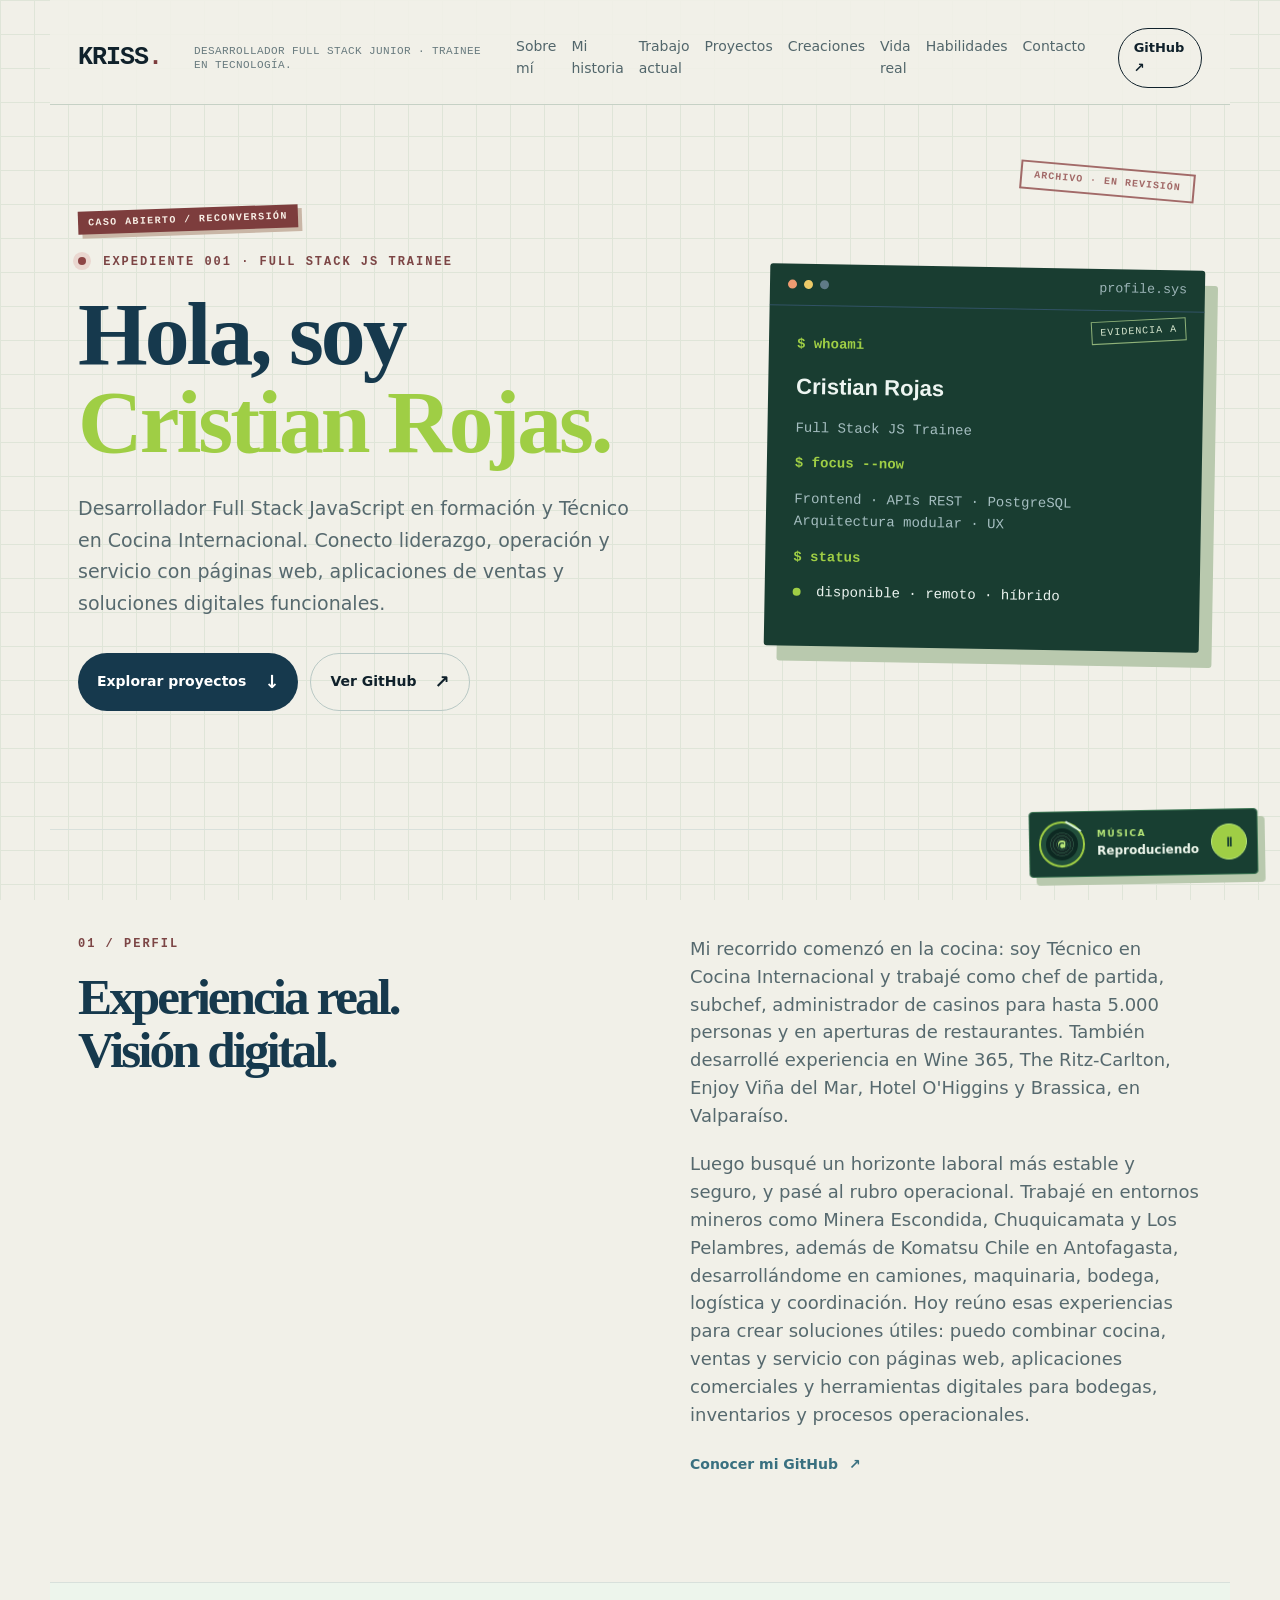
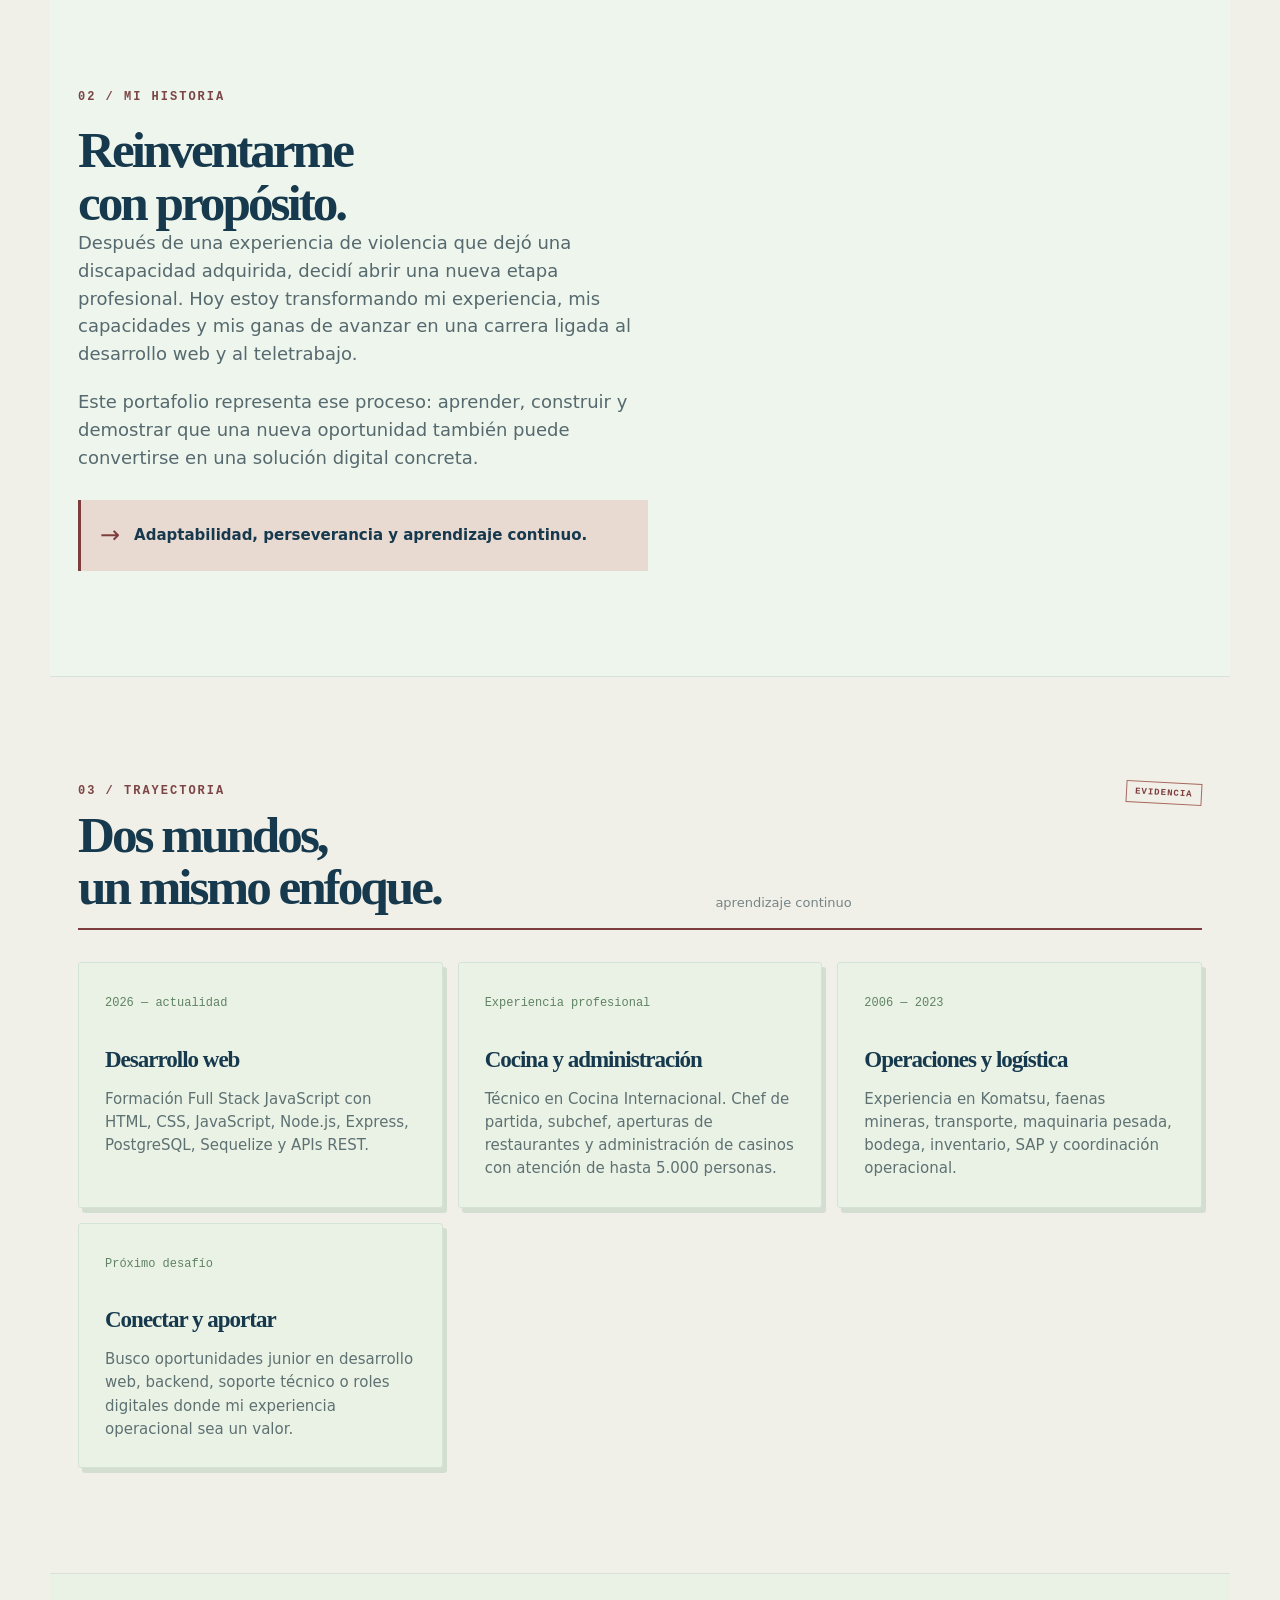
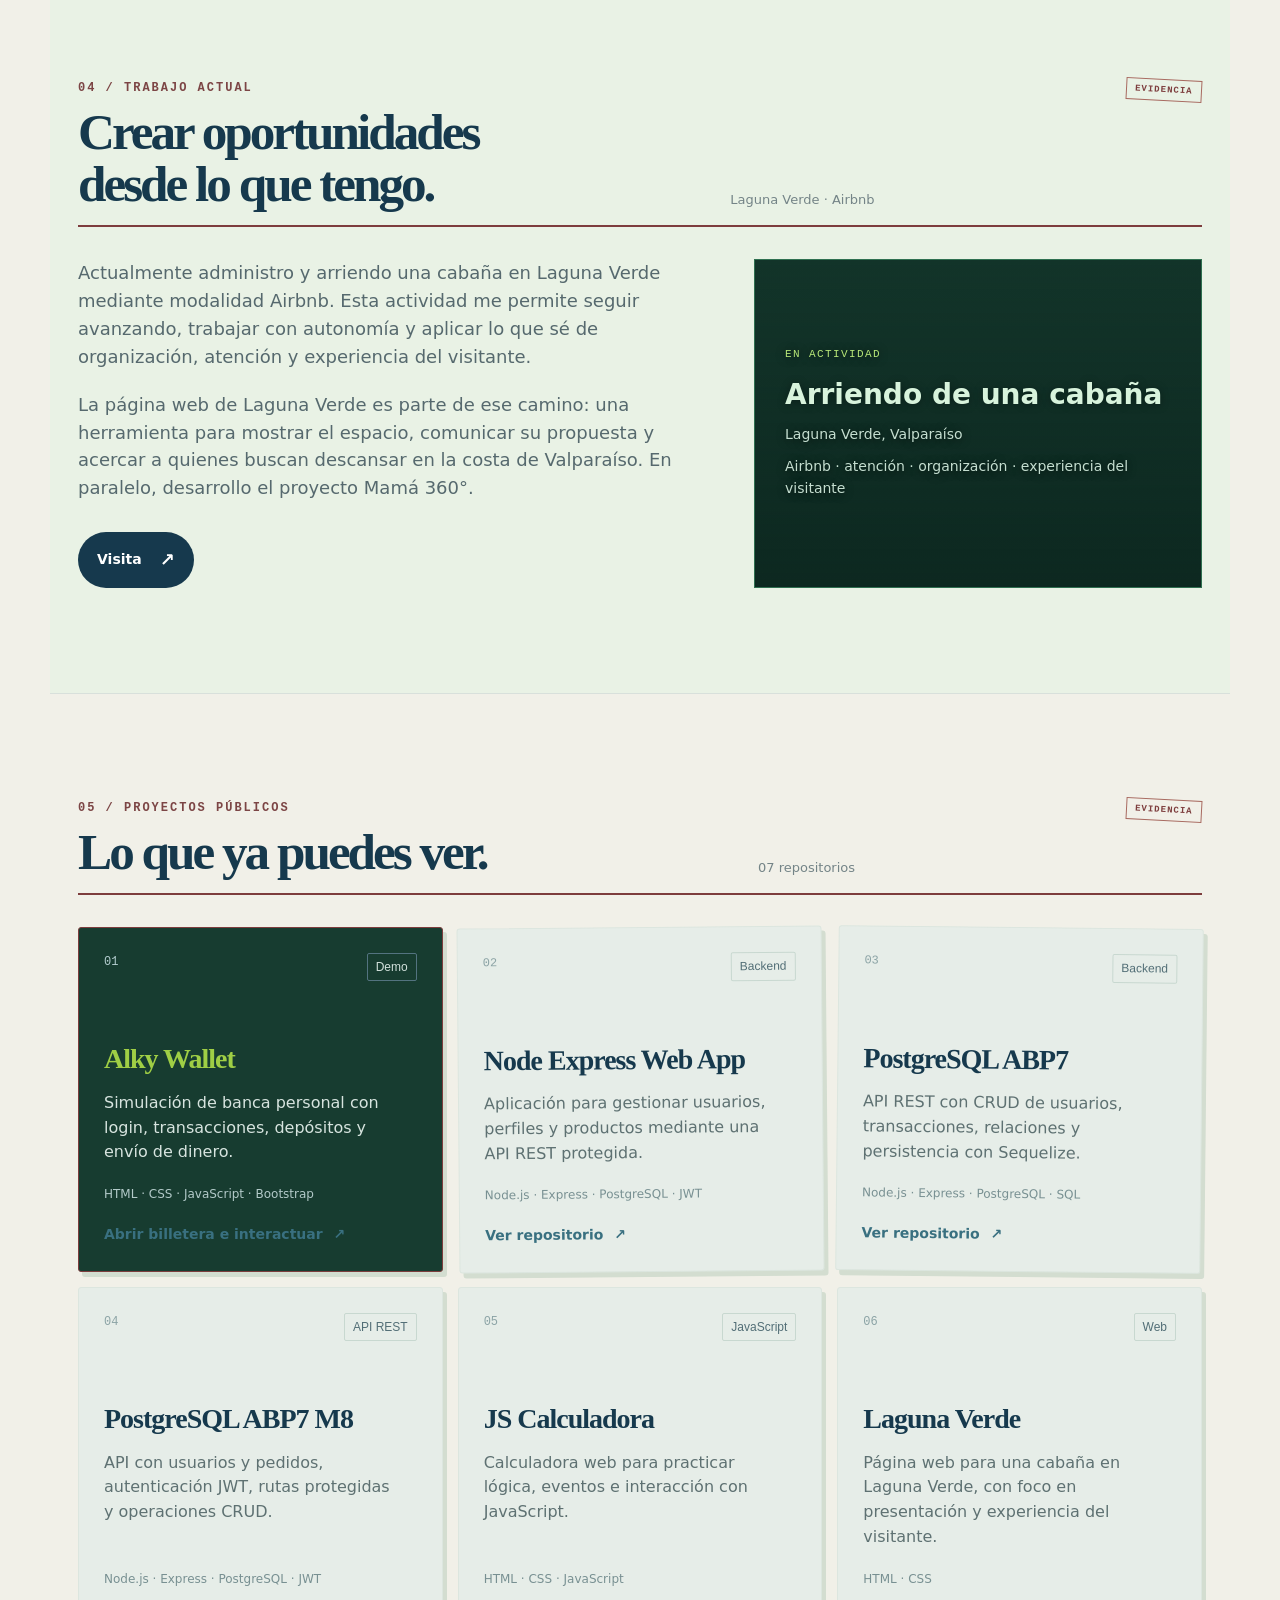
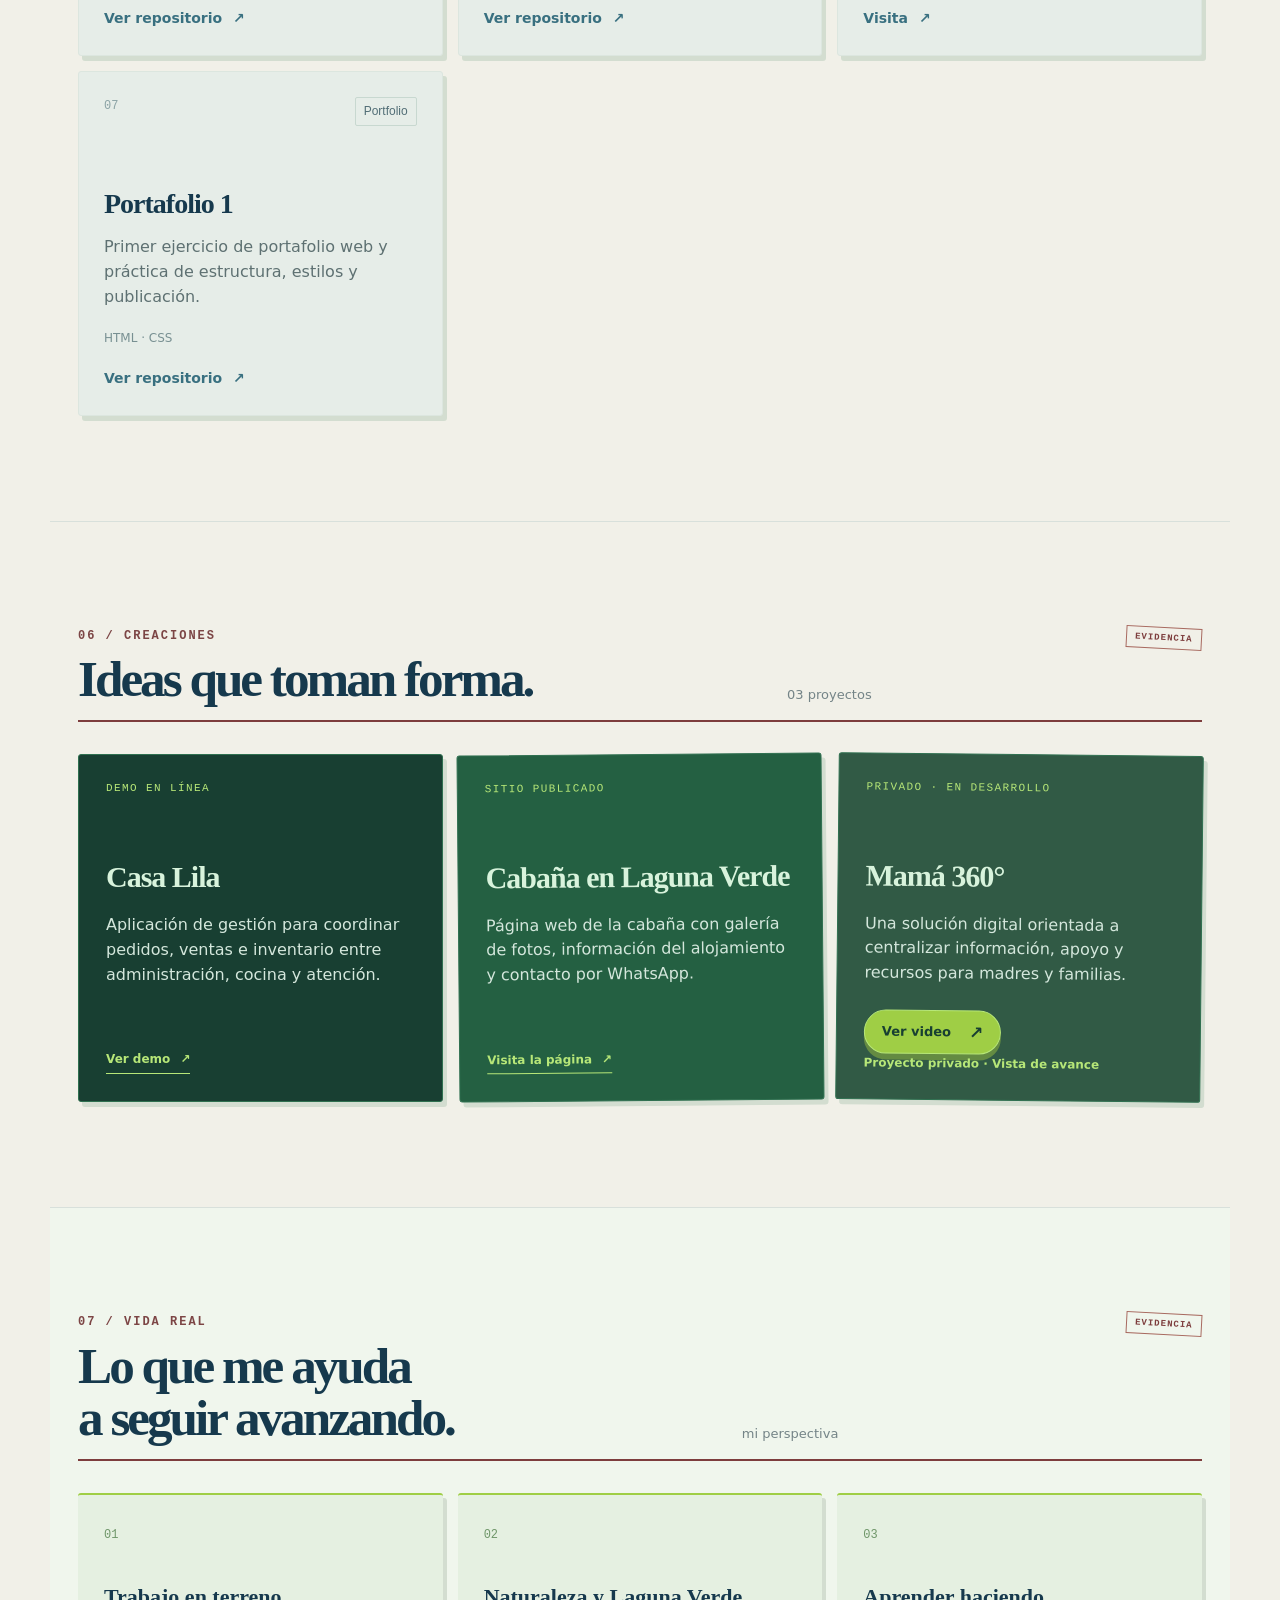
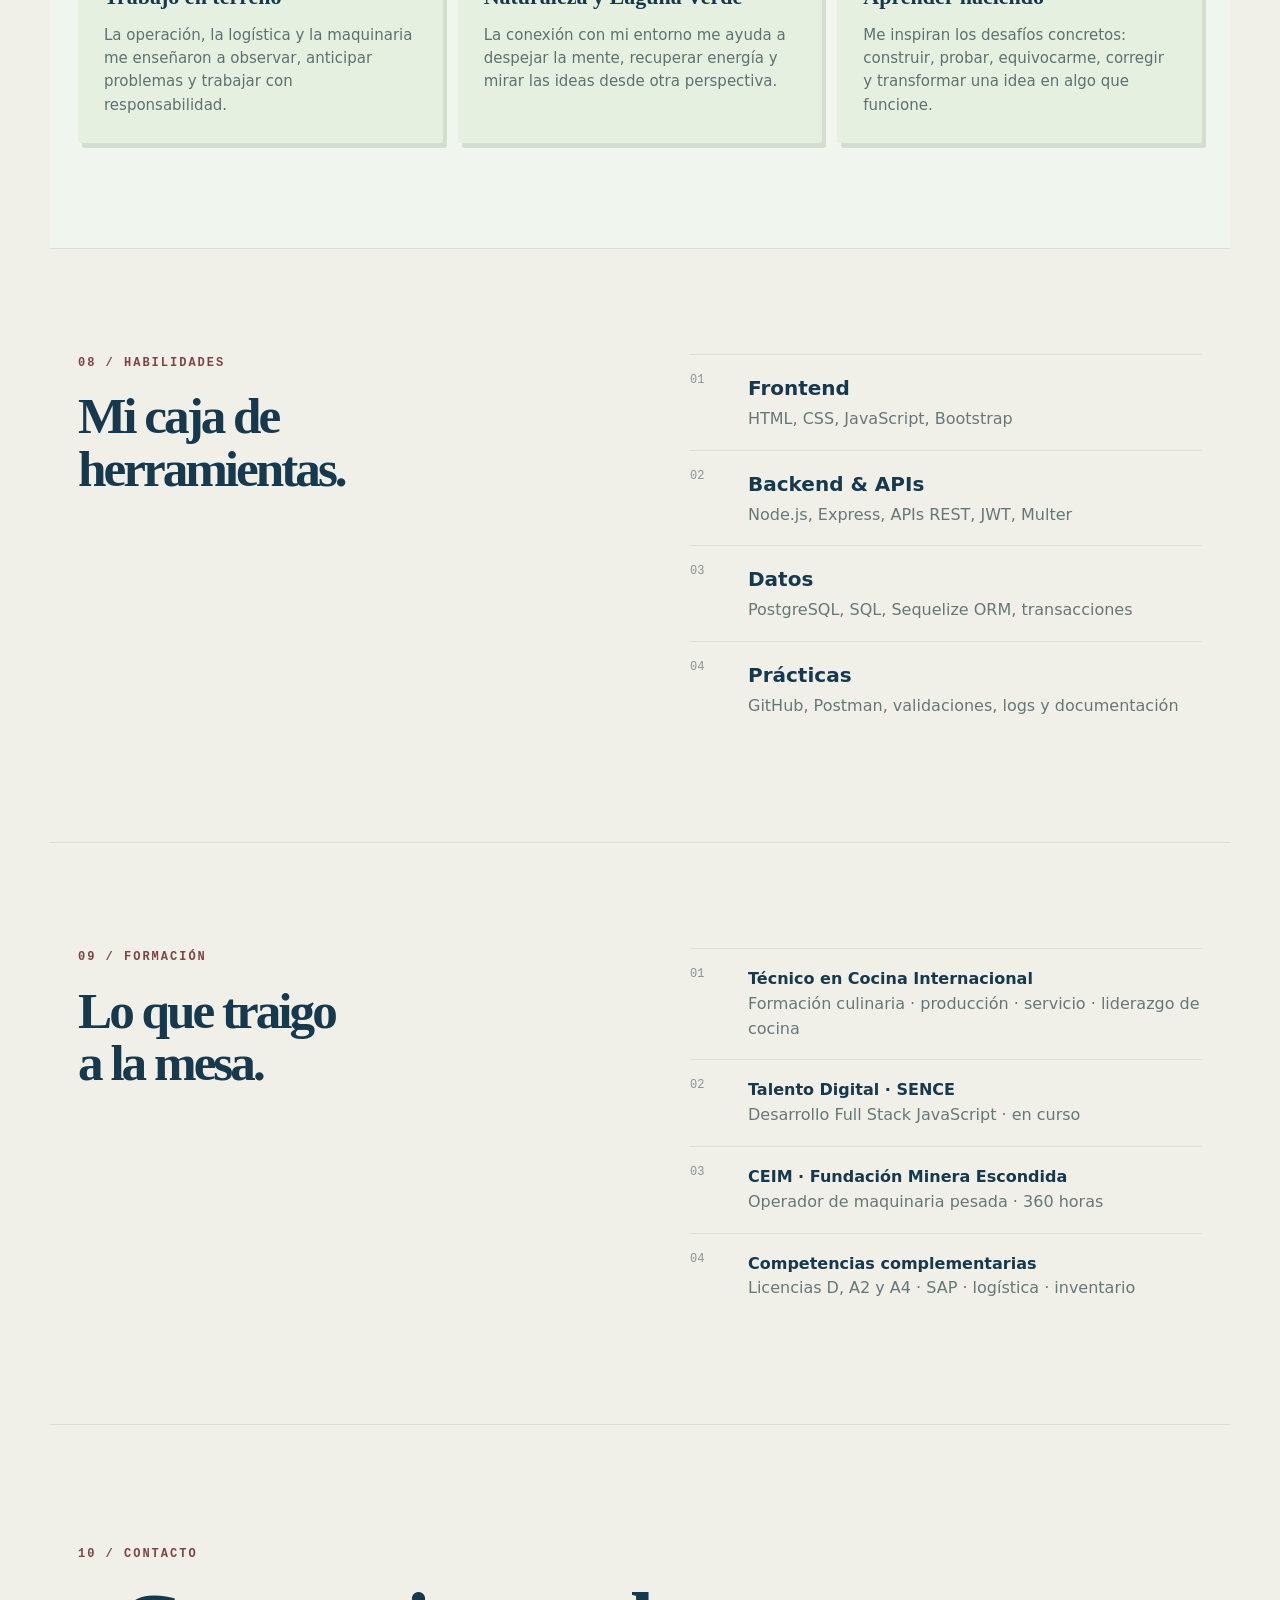
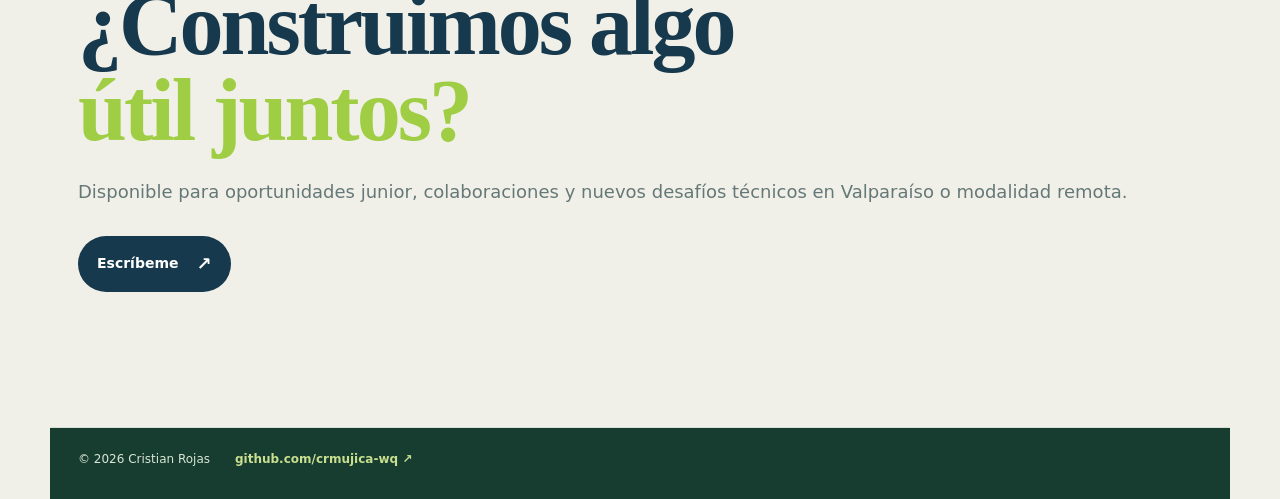
==== index.html @ 07146a05 "Reemplaza Alky Wallet por Casa Lila en creaciones" ====
<!doctype html>
<html lang="es">
<head>
  <meta charset="utf-8">
  <meta name="viewport" content="width=device-width, initial-scale=1">
  <meta name="description" content="Portafolio digital de Cristian Rojas, desarrollador web y backend en formación.">
  <title>Cristian Rojas | Portafolio digital</title>
  <link rel="stylesheet" href="styles.css?v=experience7">
</head>
<body class="investigation-theme">
  <div class="music-player" id="music-player" data-audio-ready="true">
    <div class="turntable" aria-hidden="true"><span class="turntable-record"></span><span class="turntable-label">CR</span><span class="turntable-arm"></span></div>
    <div class="music-player-copy"><span class="music-player-label">MÚSICA</span><strong id="music-status">Tubular Bells · 2 min</strong></div>
    <button class="music-toggle" id="music-toggle" type="button" aria-pressed="false" aria-label="Reproducir música"><span id="music-icon">▶</span></button>
    <audio id="portfolio-audio" preload="auto" autoplay><source src="assets/portfolio-music.mp3" type="audio/mpeg"></audio>
  </div>
  <header class="topbar">
    <a class="brand" href="#inicio">KRISS<span>.</span></a>
    <p class="topbar-intro">Desarrollador Full Stack Junior · Trainee en tecnología.</p>
    <nav aria-label="Navegación principal">
      <a href="#sobre-mi">Sobre mí</a>
      <a href="#historia">Mi historia</a>
      <a href="#trabajo-actual">Trabajo actual</a>
      <a href="#proyectos">Proyectos</a>
      <a href="#productos">Creaciones</a>
      <a href="#beyond-code">Vida real</a>
      <a href="#habilidades">Habilidades</a>
      <a href="#contacto">Contacto</a>
    </nav>
    <a class="nav-cta" href="https://github.com/crmujica-wq" target="_blank" rel="noreferrer">GitHub ↗</a>
  </header>

  <main>
    <section class="hero" id="inicio">
      <div class="hero-copy">
        <p class="eyebrow"><span class="pulse"></span> EXPEDIENTE 001 · FULL STACK JS TRAINEE</p>
        <h1>Hola, soy<br><em>Cristian Rojas.</em></h1>
        <p class="lead">Desarrollador Full Stack JavaScript en formación y Técnico en Cocina Internacional. Conecto liderazgo, operación y servicio con páginas web, aplicaciones de ventas y soluciones digitales funcionales.</p>
        <div class="hero-actions">
          <a class="button primary" href="#proyectos">Explorar proyectos <span>↓</span></a>
          <a class="button ghost" href="https://github.com/crmujica-wq" target="_blank" rel="noreferrer">Ver GitHub <span>↗</span></a>
        </div>
      </div>
      <div class="terminal-card" aria-label="Resumen profesional">
        <div class="terminal-top"><span></span><span></span><span></span><small>profile.sys</small></div>
        <div class="terminal-body">
          <p><b class="green">$ whoami</b></p>
          <p class="terminal-name">Cristian Rojas</p>
          <p class="muted">Full Stack JS Trainee</p>
          <p><b class="green">$ focus --now</b></p>
          <p class="muted">Frontend · APIs REST · PostgreSQL<br>Arquitectura modular · UX</p>
          <p><b class="green">$ status</b></p>
          <p><span class="status-dot"></span> disponible · remoto · híbrido</p>
        </div>
      </div>
    </section>

    <section class="section split" id="sobre-mi">
      <div><p class="section-kicker">01 / PERFIL</p><h2>Experiencia real.<br>Visión digital.</h2></div>
      <div class="section-text"><p>Mi recorrido comenzó en la cocina: soy Técnico en Cocina Internacional y trabajé como chef de partida, subchef, administrador de casinos para hasta 5.000 personas y en aperturas de restaurantes. También desarrollé experiencia en Wine 365, The Ritz-Carlton, Enjoy Viña del Mar, Hotel O'Higgins y Brassica, en Valparaíso.</p><p>Luego busqué un horizonte laboral más estable y seguro, y pasé al rubro operacional. Trabajé en entornos mineros como Minera Escondida, Chuquicamata y Los Pelambres, además de Komatsu Chile en Antofagasta, desarrollándome en camiones, maquinaria, bodega, logística y coordinación. Hoy reúno esas experiencias para crear soluciones útiles: puedo combinar cocina, ventas y servicio con páginas web, aplicaciones comerciales y herramientas digitales para bodegas, inventarios y procesos operacionales.</p><a class="text-link" href="https://github.com/crmujica-wq" target="_blank" rel="noreferrer">Conocer mi GitHub <span>↗</span></a></div>
    </section>

    <section class="section story-section" id="historia">
      <div><p class="section-kicker">02 / MI HISTORIA</p><h2>Reinventarme<br>con propósito.</h2></div>
      <div class="section-text story-copy"><p>Después de una experiencia de violencia que dejó una discapacidad adquirida, decidí abrir una nueva etapa profesional. Hoy estoy transformando mi experiencia, mis capacidades y mis ganas de avanzar en una carrera ligada al desarrollo web y al teletrabajo.</p><p>Este portafolio representa ese proceso: aprender, construir y demostrar que una nueva oportunidad también puede convertirse en una solución digital concreta.</p><div class="story-note"><span>→</span><strong>Adaptabilidad, perseverancia y aprendizaje continuo.</strong></div></div>
    </section>

    <section class="section journey-section" id="trayectoria">
      <div class="section-heading"><div><p class="section-kicker">03 / TRAYECTORIA</p><h2>Dos mundos,<br>un mismo enfoque.</h2></div><span class="count">aprendizaje continuo</span></div>
      <div class="journey-grid">
        <article class="journey-card"><span class="journey-year">2026 — actualidad</span><h3>Desarrollo web</h3><p>Formación Full Stack JavaScript con HTML, CSS, JavaScript, Node.js, Express, PostgreSQL, Sequelize y APIs REST.</p></article>
        <article class="journey-card"><span class="journey-year">Experiencia profesional</span><h3>Cocina y administración</h3><p>Técnico en Cocina Internacional. Chef de partida, subchef, aperturas de restaurantes y administración de casinos con atención de hasta 5.000 personas.</p></article>
        <article class="journey-card"><span class="journey-year">2006 — 2023</span><h3>Operaciones y logística</h3><p>Experiencia en Komatsu, faenas mineras, transporte, maquinaria pesada, bodega, inventario, SAP y coordinación operacional.</p></article>
        <article class="journey-card"><span class="journey-year">Próximo desafío</span><h3>Conectar y aportar</h3><p>Busco oportunidades junior en desarrollo web, backend, soporte técnico o roles digitales donde mi experiencia operacional sea un valor.</p></article>
      </div>
    </section>

    <section class="section current-work-section" id="trabajo-actual">
      <div class="section-heading"><div><p class="section-kicker">04 / TRABAJO ACTUAL</p><h2>Crear oportunidades<br>desde lo que tengo.</h2></div><span class="count">Laguna Verde · Airbnb</span></div>
      <div class="current-work-grid">
        <div class="current-work-copy"><p>Actualmente administro y arriendo una cabaña en Laguna Verde mediante modalidad Airbnb. Esta actividad me permite seguir avanzando, trabajar con autonomía y aplicar lo que sé de organización, atención y experiencia del visitante.</p><p>La página web de Laguna Verde es parte de ese camino: una herramienta para mostrar el espacio, comunicar su propuesta y acercar a quienes buscan descansar en la costa de Valparaíso. En paralelo, desarrollo el proyecto Mamá 360°.</p><a class="button primary" href="https://crmujica-wq.github.io/Laguna_Verde/" target="_blank" rel="noreferrer">Visita <span>↗</span></a></div>
        <div class="current-work-facts"><span class="current-label">EN ACTIVIDAD</span><strong>Arriendo de una cabaña</strong><span>Laguna Verde, Valparaíso</span><span>Airbnb · atención · organización · experiencia del visitante</span></div>
      </div>
    </section>

    <section class="section" id="proyectos">
      <div class="section-heading"><div><p class="section-kicker">05 / PROYECTOS PÚBLICOS</p><h2>Lo que ya puedes ver.</h2></div><span class="count">07 repositorios</span></div>
      <div class="projects-grid public-grid">
        <article class="project-card featured"><div class="project-meta"><span>01</span><span class="tag">Demo</span></div><h3>Alky Wallet</h3><p>Simulación de banca personal con login, transacciones, depósitos y envío de dinero.</p><div class="tech">HTML · CSS · JavaScript · Bootstrap</div><a href="https://crmujica-wq.github.io/alky_wallet-git/" target="_blank" rel="noreferrer">Abrir billetera e interactuar <span>↗</span></a></article>
        <article class="project-card"><div class="project-meta"><span>02</span><span class="tag">Backend</span></div><h3>Node Express Web App</h3><p>Aplicación para gestionar usuarios, perfiles y productos mediante una API REST protegida.</p><div class="tech">Node.js · Express · PostgreSQL · JWT</div><a href="https://github.com/crmujica-wq/node-express-web-app" target="_blank" rel="noreferrer">Ver repositorio <span>↗</span></a></article>
        <article class="project-card"><div class="project-meta"><span>03</span><span class="tag">Backend</span></div><h3>PostgreSQL ABP7</h3><p>API REST con CRUD de usuarios, transacciones, relaciones y persistencia con Sequelize.</p><div class="tech">Node.js · Express · PostgreSQL · SQL</div><a href="https://github.com/crmujica-wq/postgresql-ABP7" target="_blank" rel="noreferrer">Ver repositorio <span>↗</span></a></article>
        <article class="project-card"><div class="project-meta"><span>04</span><span class="tag">API REST</span></div><h3>PostgreSQL ABP7 M8</h3><p>API con usuarios y pedidos, autenticación JWT, rutas protegidas y operaciones CRUD.</p><div class="tech">Node.js · Express · PostgreSQL · JWT</div><a href="https://github.com/crmujica-wq/postgresql-ABP7-modulo8" target="_blank" rel="noreferrer">Ver repositorio <span>↗</span></a></article>
        <article class="project-card"><div class="project-meta"><span>05</span><span class="tag">JavaScript</span></div><h3>JS Calculadora</h3><p>Calculadora web para practicar lógica, eventos e interacción con JavaScript.</p><div class="tech">HTML · CSS · JavaScript</div><a href="https://github.com/crmujica-wq/JS-CALCULADORA" target="_blank" rel="noreferrer">Ver repositorio <span>↗</span></a></article>
        <article class="project-card"><div class="project-meta"><span>06</span><span class="tag">Web</span></div><h3>Laguna Verde</h3><p>Página web para una cabaña en Laguna Verde, con foco en presentación y experiencia del visitante.</p><div class="tech">HTML · CSS</div><a href="https://crmujica-wq.github.io/Laguna_Verde/" target="_blank" rel="noreferrer">Visita <span>↗</span></a></article>
        <article class="project-card"><div class="project-meta"><span>07</span><span class="tag">Portfolio</span></div><h3>Portafolio 1</h3><p>Primer ejercicio de portafolio web y práctica de estructura, estilos y publicación.</p><div class="tech">HTML · CSS</div><a href="https://github.com/crmujica-wq/portafolio_1" target="_blank" rel="noreferrer">Ver repositorio <span>↗</span></a></article>
      </div>
    </section>

    <section class="section products-section" id="productos">
      <div class="section-heading"><div><p class="section-kicker">06 / CREACIONES</p><h2>Ideas que toman forma.</h2></div><span class="count">03 proyectos</span></div>
      <div class="products-grid">
        <article class="product-card"><span class="product-status">DEMO EN LÍNEA</span><h3>Casa Lila</h3><p>Aplicación de gestión para coordinar pedidos, ventas e inventario entre administración, cocina y atención.</p><a class="product-label product-visit" href="https://casa-lila-gestion-restaurante.pages.dev/" target="_blank" rel="noreferrer">Ver demo <span>↗</span></a></article>
        <article class="product-card"><span class="product-status">SITIO PUBLICADO</span><h3>Cabaña en Laguna Verde</h3><p>Página web de la cabaña con galería de fotos, información del alojamiento y contacto por WhatsApp.</p><a class="product-label product-visit" href="https://crmujica-wq.github.io/Laguna_Verde/" target="_blank" rel="noreferrer">Visita la página <span>↗</span></a></article>
        <article class="product-card private"><span class="product-status">PRIVADO · EN DESARROLLO</span><h3>Mamá 360°</h3><p>Una solución digital orientada a centralizar información, apoyo y recursos para madres y familias.</p><button class="video-trigger" type="button" data-video="mama360-demo.mp4" aria-haspopup="dialog">Ver video <span>↗</span></button><span class="product-label">Proyecto privado · Vista de avance</span></article>
      </div>
    </section>

    <div class="video-modal" id="video-modal" role="dialog" aria-modal="true" aria-hidden="true" aria-labelledby="video-modal-title">
      <div class="video-modal-top"><div><p class="section-kicker">MAMÁ 360°</p><h2 id="video-modal-title">Vista de avance</h2></div><button class="video-close" type="button" aria-label="Cerrar video">×</button></div>
      <video id="modal-video" controls preload="metadata"><source src="assets/mama360-demo.mp4" type="video/mp4">Tu navegador no puede reproducir este video.</video>
    </div>

    <section class="section beyond-section" id="beyond-code">
      <div class="section-heading"><div><p class="section-kicker">07 / VIDA REAL</p><h2>Lo que me ayuda<br>a seguir avanzando.</h2></div><span class="count">mi perspectiva</span></div>
      <div class="beyond-grid"><article><span class="beyond-index">01</span><h3>Trabajo en terreno</h3><p>La operación, la logística y la maquinaria me enseñaron a observar, anticipar problemas y trabajar con responsabilidad.</p></article><article><span class="beyond-index">02</span><h3>Naturaleza y Laguna Verde</h3><p>La conexión con mi entorno me ayuda a despejar la mente, recuperar energía y mirar las ideas desde otra perspectiva.</p></article><article><span class="beyond-index">03</span><h3>Aprender haciendo</h3><p>Me inspiran los desafíos concretos: construir, probar, equivocarme, corregir y transformar una idea en algo que funcione.</p></article></div>
    </section>

    <section class="section skills-section" id="habilidades">
      <div><p class="section-kicker">08 / HABILIDADES</p><h2>Mi caja de<br>herramientas.</h2></div>
      <div class="skills-list"><div><span>01</span><h3>Frontend</h3><p>HTML, CSS, JavaScript, Bootstrap</p></div><div><span>02</span><h3>Backend &amp; APIs</h3><p>Node.js, Express, APIs REST, JWT, Multer</p></div><div><span>03</span><h3>Datos</h3><p>PostgreSQL, SQL, Sequelize ORM, transacciones</p></div><div><span>04</span><h3>Prácticas</h3><p>GitHub, Postman, validaciones, logs y documentación</p></div></div>
    </section>

    <section class="section credentials-section">
      <div><p class="section-kicker">09 / FORMACIÓN</p><h2>Lo que traigo<br>a la mesa.</h2></div>
      <div class="credentials-list"><div><span>01</span><p><strong>Técnico en Cocina Internacional</strong><br>Formación culinaria · producción · servicio · liderazgo de cocina</p></div><div><span>02</span><p><strong>Talento Digital · SENCE</strong><br>Desarrollo Full Stack JavaScript · en curso</p></div><div><span>03</span><p><strong>CEIM · Fundación Minera Escondida</strong><br>Operador de maquinaria pesada · 360 horas</p></div><div><span>04</span><p><strong>Competencias complementarias</strong><br>Licencias D, A2 y A4 · SAP · logística · inventario</p></div></div>
    </section>

    <section class="closing" id="contacto"><p class="section-kicker">10 / CONTACTO</p><h2>¿Construimos algo<br><em>útil juntos?</em></h2><p>Disponible para oportunidades junior, colaboraciones y nuevos desafíos técnicos en Valparaíso o modalidad remota.</p><a class="button primary" href="mailto:crmujica@gmail.com">Escríbeme <span>↗</span></a></section>
  </main>
  <footer><span>© <span id="year"></span> Cristian Rojas</span><a href="https://github.com/crmujica-wq" target="_blank" rel="noreferrer">github.com/crmujica-wq ↗</a></footer>
  <script src="script.js?v=experience7"></script>
</body>
</html>
---- styles.css ----
:root{--ink:#10212b;--paper:#f4f6f2;--blue:#16394d;--green:#9fce45;--muted:#687a7e;--line:#d8e0db;--white:#fff}*{box-sizing:border-box}html{scroll-behavior:smooth}body{margin:0;background:var(--paper);color:var(--ink);font-family:Inter,ui-sans-serif,system-ui,-apple-system,BlinkMacSystemFont,"Segoe UI",sans-serif;font-size:16px;line-height:1.55}a{color:inherit;text-decoration:none}.topbar{max-width:1180px;margin:auto;padding:28px 28px 16px;display:flex;align-items:center;gap:32px}.brand{font-weight:900;font-size:25px;letter-spacing:-2px;margin-right:auto}.brand span,em{color:var(--green);font-style:normal}.topbar nav{display:flex;gap:24px;color:#52666b;font-size:14px}.topbar nav a:hover,.text-link:hover{color:var(--blue)}.nav-cta{border:1px solid var(--ink);border-radius:99px;padding:9px 15px;font-size:13px;font-weight:700}.hero{max-width:1180px;margin:0 auto;padding:100px 28px 118px;display:grid;grid-template-columns:1.15fr .85fr;align-items:center;gap:100px}.eyebrow,.section-kicker{font-size:12px;letter-spacing:2px;font-weight:800;color:#6b7d80;margin:0 0 18px}.pulse{display:inline-block;width:8px;height:8px;border-radius:50%;background:var(--green);margin-right:8px;box-shadow:0 0 0 5px #e3edce}.hero h1{font-size:clamp(55px,7vw,94px);line-height:.98;letter-spacing:-5px;margin:0 0 28px;color:var(--blue)}.lead{max-width:570px;color:#56696e;font-size:19px;line-height:1.65}.hero-actions{display:flex;gap:12px;margin-top:34px}.button{display:inline-flex;align-items:center;gap:18px;border-radius:99px;padding:14px 19px;font-weight:800;font-size:14px}.button span{font-size:18px}.primary{background:var(--blue);color:#fff}.primary:hover{background:#27566d}.ghost{border:1px solid #b9c9c5}.ghost:hover{border-color:var(--blue)}.terminal-card{background:var(--blue);color:#edf5f1;border-radius:12px;box-shadow:20px 25px 0 #dfe9df;transform:rotate(1.3deg);overflow:hidden}.terminal-top{height:42px;border-bottom:1px solid #315265;display:flex;align-items:center;padding:0 18px;gap:7px}.terminal-top span{width:9px;height:9px;background:#5f7b87;border-radius:50%}.terminal-top span:first-child{background:#ef9b71}.terminal-top span:nth-child(2){background:#edca68}.terminal-top small{margin-left:auto;color:#9db5b8;font-family:monospace}.terminal-body{padding:28px;font-family:ui-monospace,SFMono-Regular,Menlo,monospace;font-size:14px;min-height:320px}.terminal-body p{margin:0 0 14px}.green{color:var(--green)}.terminal-name{font-size:22px;font-family:Inter,sans-serif;font-weight:800}.muted{color:#a5bec0}.status-dot{display:inline-block;width:8px;height:8px;border-radius:50%;background:var(--green);margin-right:7px}.section{max-width:1180px;margin:auto;padding:105px 28px;border-top:1px solid var(--line)}.split{display:grid;grid-template-columns:1fr 1fr;gap:100px}.section h2{font-size:clamp(36px,4vw,57px);line-height:1.02;letter-spacing:-3px;color:var(--blue);margin:0}.section-text{max-width:510px;color:#56696e;font-size:18px}.section-text p{margin-top:0;margin-bottom:20px}.text-link,.project-card a{color:#397080;font-weight:800;font-size:14px}.text-link span,.project-card a span{margin-left:6px}.section-heading{display:flex;align-items:end;justify-content:space-between;margin-bottom:32px}.count{color:#748487;font-size:13px}.projects-grid{display:grid;grid-template-columns:repeat(3,1fr);gap:15px}.project-card{min-height:340px;padding:25px;background:#e6ede8;border:1px solid #dce6df;display:flex;flex-direction:column}.project-card.featured{background:var(--blue);color:white}.project-card.private{background:#eef0ea}.project-meta{display:flex;justify-content:space-between;color:#8ba3a5;font-size:12px;font-family:monospace}.featured .project-meta{color:#b5ced0}.tag{color:#526e76;border:1px solid #c8d8d0;border-radius:99px;padding:4px 8px;font-family:Inter,sans-serif}.featured .tag{color:#d2e1dc;border-color:#537380}.private-tag{color:#a16d52;border-color:#e4cdbf}.project-card h3{font-size:28px;letter-spacing:-1px;margin:56px 0 10px;color:var(--blue)}.featured h3{color:var(--green)}.project-card p{color:#5e7172;max-width:290px;margin:0 0 20px}.featured p{color:#d7e4df}.tech{font-size:12px;color:#789092;margin-top:auto;margin-bottom:20px}.featured .tech{color:#b3cac9}.private-link{font-size:14px;font-weight:800;color:#a16d52;margin-top:auto}.skills-section{display:grid;grid-template-columns:1fr 1fr;gap:100px}.skills-list>div{display:grid;grid-template-columns:40px 1fr;column-gap:18px;border-top:1px solid var(--line);padding:18px 0}.skills-list span{font:12px monospace;color:#869494}.skills-list h3{margin:0;color:var(--blue);font-size:20px}.skills-list p{grid-column:2;margin:3px 0 0;color:#657878}.closing{max-width:1180px;margin:0 auto;padding:120px 28px 135px;border-top:1px solid var(--line)}.closing h2{font-size:clamp(48px,7vw,88px);line-height:.98;letter-spacing:-5px;color:var(--blue);margin:0 0 24px}.closing p:not(.section-kicker){color:#657878;font-size:18px;margin-bottom:30px}footer{max-width:1180px;margin:auto;border-top:1px solid var(--line);padding:22px 28px 30px;display:flex;gap:25px;align-items:center;color:#748487;font-size:12px}footer span:nth-child(2){margin:auto}footer a{font-weight:800;color:#496e78}@media(max-width:800px){.topbar{padding:20px}.topbar nav{display:none}.hero,.split,.skills-section{grid-template-columns:1fr;gap:55px}.hero{padding:70px 20px 90px}.hero h1{letter-spacing:-3px}.section{padding:75px 20px}.projects-grid{grid-template-columns:1fr}.project-card{min-height:285px}.project-card h3{margin-top:38px}.closing{padding:85px 20px 100px}.closing h2{letter-spacing:-3px}footer{padding:22px 20px;display:block}footer span{display:block;margin:6px 0!important}footer a{display:block;margin-top:14px}}
.story-section{background:#edf5ec}.story-copy{max-width:570px}.story-note{display:flex;align-items:center;gap:14px;margin-top:28px;padding:17px 19px;border-left:3px solid var(--green);background:#e1eedf;color:var(--blue);font-size:15px}.story-note span{font-size:24px;color:#5f9b54}.journey-grid{display:grid;grid-template-columns:repeat(3,1fr);gap:15px}.journey-card{padding:26px;background:#eaf2e6;border:1px solid #d5e3d6;min-height:215px}.journey-year{font:12px ui-monospace,SFMono-Regular,Menlo,monospace;color:#5f8363}.journey-card h3{font-size:23px;color:var(--blue);margin:28px 0 10px;letter-spacing:-1px}.journey-card p{color:#5e7172;margin:0;font-size:15px}.credentials-section{display:grid;grid-template-columns:1fr 1fr;gap:100px}.credentials-list>div{display:grid;grid-template-columns:40px 1fr;gap:18px;border-top:1px solid var(--line);padding:18px 0}.credentials-list span{font:12px monospace;color:#869494}.credentials-list p{margin:0;color:#657878}.credentials-list strong{color:var(--blue)}@media(max-width:800px){.journey-grid,.credentials-section{grid-template-columns:1fr}.journey-card{min-height:0}}
.products-grid{display:grid;grid-template-columns:repeat(3,1fr);gap:15px}.product-card{min-height:280px;padding:27px;background:#183f32;color:#edf5f1;display:flex;flex-direction:column;border:1px solid #2f7050}.product-card:nth-child(2){background:#246042}.product-card.private{background:#315a45}.product-status{font:11px ui-monospace,SFMono-Regular,Menlo,monospace;letter-spacing:1.4px;color:#b7e778}.product-card h3{font-size:30px;letter-spacing:-1px;margin:60px 0 12px;color:#d8f3dc}.product-card p{color:#d4e7dc;max-width:300px;margin:0}.product-label{margin-top:auto;color:#b7e778;font-size:12px;font-weight:800}.product-visit{display:inline-flex;align-items:center;gap:10px;width:max-content;border-bottom:1px solid #b7e778;padding-bottom:4px}.product-visit:hover{color:#fff}.beyond-section{background:#f0f6ed}.beyond-grid{display:grid;grid-template-columns:repeat(3,1fr);gap:15px}.beyond-grid article{padding:26px;border-top:2px solid var(--green);background:#e5f0e1;min-height:220px}.beyond-index{font:12px monospace;color:#6f9669}.beyond-grid h3{font-size:22px;color:var(--blue);margin:34px 0 10px}.beyond-grid p{color:#5e7172;margin:0;font-size:15px}@media(max-width:800px){.products-grid,.beyond-grid{grid-template-columns:1fr}.product-card,.beyond-grid article{min-height:0}}
.topbar nav{gap:15px}
.topbar-intro{margin:0 auto 0 0;color:#687a7e;font-size:13px;line-height:1.3;max-width:290px}
.video-modal{flex-direction:column}
.product-card.private .product-label{margin-top:auto}.video-trigger{display:inline-flex;align-items:center;justify-content:space-between;gap:18px;margin-top:24px;width:max-content;border:1px solid #b7e778;border-radius:999px;padding:11px 17px;background:#9fce45;color:#183f32;font:800 13px Inter,ui-sans-serif,system-ui,sans-serif;cursor:pointer;box-shadow:0 6px 0 #648b42}.video-trigger span{font-size:17px}.video-trigger:hover{background:#b7e778;transform:translateY(-1px);box-shadow:0 7px 0 #648b42}.video-trigger:active{transform:translateY(3px);box-shadow:0 3px 0 #648b42}.video-modal{display:none;position:fixed;z-index:20;inset:0;align-items:center;justify-content:center;width:100%;height:100%;padding:24px;background:#07140fcc;color:#edf5f1}.video-modal.is-open{display:flex}.video-modal-top{display:flex;justify-content:space-between;align-items:start;gap:25px;margin-bottom:22px}.video-modal>div:first-child,.video-modal>video{width:min(760px,100%)}.video-modal>div:first-child{padding:28px 28px 0;background:#183f32;border-radius:16px 16px 0 0}.video-modal video{display:block;max-height:70vh;object-fit:contain;background:#0c1713;border-radius:0 0 16px 16px;padding:0 28px 28px;background-color:#183f32}.video-modal .section-kicker{color:#b7e778;margin-bottom:8px}.video-modal h2{margin:0;color:#d8f3dc;font-size:32px;letter-spacing:-1px}.video-close{border:1px solid #6d9472;border-radius:50%;width:36px;height:36px;background:transparent;color:#edf5f1;font-size:25px;line-height:1;cursor:pointer}.video-close:hover{background:#2f7050}.modal-open{overflow:hidden}
.current-work-section{background:#e9f2e5}.current-work-grid{display:grid;grid-template-columns:1.15fr .85fr;gap:70px;align-items:stretch}.current-work-copy{max-width:600px;color:#56696e;font-size:18px}.current-work-copy p{margin:0 0 20px}.current-work-copy .button{margin-top:10px}.current-work-facts{background-color:#183f32;background-image:linear-gradient(0deg,rgba(10,35,28,.82),rgba(10,35,28,.4)),url('https://a0.muscache.com/im/pictures/hosting/Hosting-1601846464596667026/original/34c7441e-fa30-402b-ae71-21b15dd30edb.jpeg?im_w=1200');background-position:center 48%;background-size:cover;color:#edf5f1;padding:30px;display:flex;flex-direction:column;justify-content:center;gap:10px;min-height:250px;border:1px solid #2f7050}.current-work-facts strong{font-size:28px;line-height:1.1;color:#d8f3dc;margin:10px 0 4px;text-shadow:0 1px 8px rgba(0,0,0,.35)}.current-work-facts>span:not(.current-label){color:#c5ded0;font-size:14px;text-shadow:0 1px 8px rgba(0,0,0,.65)}.current-label{font:11px ui-monospace,SFMono-Regular,Menlo,monospace;letter-spacing:1.4px;color:#b7e778;text-shadow:0 1px 8px rgba(0,0,0,.7)}@media(max-width:800px){.current-work-grid{grid-template-columns:1fr;gap:35px}.current-work-facts{min-height:0}}
.music-player{position:fixed;z-index:15;right:22px;bottom:24px;display:flex;align-items:center;gap:12px;padding:9px 10px 9px 9px;background:#183f32;color:#eef7ec;border:1px solid #3d7554;border-radius:999px;box-shadow:0 12px 28px #10212b2b;transition:transform .2s ease,box-shadow .2s ease}.music-player:hover{transform:translateY(-2px);box-shadow:0 16px 32px #10212b38}.turntable{position:relative;width:46px;height:46px;flex:0 0 46px;border-radius:50%;background:#0d2922;border:2px solid #9fce45;box-shadow:inset 0 0 0 5px #214f3b}.turntable-record{position:absolute;inset:9px;border-radius:50%;background:repeating-radial-gradient(circle,#152b26 0 2px,#284d3d 2px 3px);animation:spin 2.8s linear infinite paused}.turntable-label{position:absolute;inset:17px;border-radius:50%;display:grid;place-items:center;background:#b7e778;color:#183f32;font-size:9px;font-weight:900}.turntable-arm{position:absolute;right:2px;top:7px;width:18px;height:2px;background:#d8f3dc;transform:rotate(32deg);transform-origin:right center}.music-player.is-playing .turntable-record{animation-play-state:running}.music-player-copy{display:flex;flex-direction:column;line-height:1.05;min-width:102px}.music-player-label{font-size:9px;letter-spacing:1.6px;color:#b7e778;font-weight:800}.music-player-copy strong{font-size:12px;margin-top:5px}.music-toggle{display:grid;place-items:center;width:36px;height:36px;border:1px solid #b7e778;border-radius:50%;background:#9fce45;color:#183f32;font-size:13px;font-weight:900;cursor:pointer}.music-toggle:hover{background:#d8f3dc}.music-toggle:focus-visible{outline:3px solid #d8f3dc;outline-offset:3px}@keyframes spin{to{transform:rotate(360deg)}}
@media(max-width:560px){.music-player{right:12px;bottom:14px}.music-player-copy{min-width:82px}.music-player-copy strong{font-size:11px}}
.investigation-theme{background-color:#f1f0e8;background-image:linear-gradient(#dfe5d8 1px,transparent 1px),linear-gradient(90deg,#dfe5d8 1px,transparent 1px);background-size:34px 34px;background-attachment:fixed}.investigation-theme .topbar{position:relative;border-bottom:1px solid #c6d1c5;background:#f1f0e8e8}.investigation-theme .brand{font-family:ui-monospace,SFMono-Regular,Menlo,monospace;letter-spacing:-1px}.investigation-theme .brand span{color:#7d3d3d}.investigation-theme .topbar-intro{font-family:ui-monospace,SFMono-Regular,Menlo,monospace;font-size:11px;text-transform:uppercase;letter-spacing:.4px}.investigation-theme .eyebrow,.investigation-theme .section-kicker{color:#7c4545;font-family:ui-monospace,SFMono-Regular,Menlo,monospace}.investigation-theme .pulse{background:#8d4545;box-shadow:0 0 0 5px #ead7d0}.investigation-theme .hero h1,.investigation-theme .section h2,.investigation-theme .closing h2{font-family:Georgia,serif;font-weight:800;letter-spacing:-3px}.investigation-theme .hero{position:relative}.investigation-theme .hero::after{content:'ARCHIVO · EN REVISIÓN';position:absolute;right:35px;top:62px;color:#8d4545;border:2px solid #8d4545;padding:7px 12px;font:800 10px ui-monospace,SFMono-Regular,Menlo,monospace;letter-spacing:1px;transform:rotate(5deg);opacity:.78}.investigation-theme .terminal-card{position:relative;border-radius:3px;background:#193d31;box-shadow:13px 15px 0 #b9c9ae;transform:rotate(1deg)}.investigation-theme .terminal-card::before{content:'EVIDENCIA A';position:absolute;right:18px;top:50px;color:#d7e7cf;border:1px solid #8fb279;padding:5px 8px;font:10px ui-monospace,SFMono-Regular,Menlo,monospace;letter-spacing:1px;transform:rotate(-4deg)}.investigation-theme .project-card,.investigation-theme .product-card,.investigation-theme .journey-card,.investigation-theme .beyond-grid article{border-radius:3px;box-shadow:4px 5px 0 #d3ddd0}.investigation-theme .project-card:nth-child(2),.investigation-theme .product-card:nth-child(2){transform:rotate(-.5deg)}.investigation-theme .project-card:nth-child(3),.investigation-theme .product-card:nth-child(3){transform:rotate(.6deg)}.investigation-theme .project-card h3,.investigation-theme .product-card h3,.investigation-theme .journey-card h3,.investigation-theme .beyond-grid h3{font-family:Georgia,serif}.investigation-theme .tag,.investigation-theme .private-tag{border-radius:2px}.investigation-theme .video-modal{background:#10251fe8}.investigation-theme .music-player{border-radius:4px;box-shadow:7px 8px 0 #b9c9ae;transform:rotate(-1deg)}.investigation-theme .music-player:hover{transform:rotate(-1deg) translateY(-2px)}
@media(max-width:800px){.investigation-theme .hero::after{right:22px;top:25px;font-size:9px}.investigation-theme .hero{padding-top:105px}}
.investigation-theme .hero-copy::before{content:'CASO ABIERTO  /  RECONVERSIÓN';display:inline-block;margin:0 0 22px;padding:6px 10px;background:#7d3d3d;color:#f8eee5;font:800 10px ui-monospace,SFMono-Regular,Menlo,monospace;letter-spacing:1.4px;transform:rotate(-2deg);box-shadow:4px 4px 0 #c9b6a6}.investigation-theme .section-heading{border-bottom:2px solid #7d3d3d;padding-bottom:15px}.investigation-theme .section-heading .section-kicker{margin-bottom:8px}.investigation-theme .section-heading::after{content:'EVIDENCIA';align-self:start;color:#7d3d3d;border:1px solid #a86a60;padding:5px 8px;font:800 9px ui-monospace,SFMono-Regular,Menlo,monospace;letter-spacing:1px;transform:rotate(3deg)}.investigation-theme .story-note{border-left-color:#7d3d3d;background:#e8d9d1}.investigation-theme .story-note span{color:#7d3d3d}.investigation-theme .project-card.featured{background:#173c30;border-color:#7d3d3d}.investigation-theme .private-tag,.investigation-theme .private-link{color:#7d3d3d}.investigation-theme footer{background:#173c30;color:#d9e7d5}.investigation-theme footer a{color:#c7df8f}
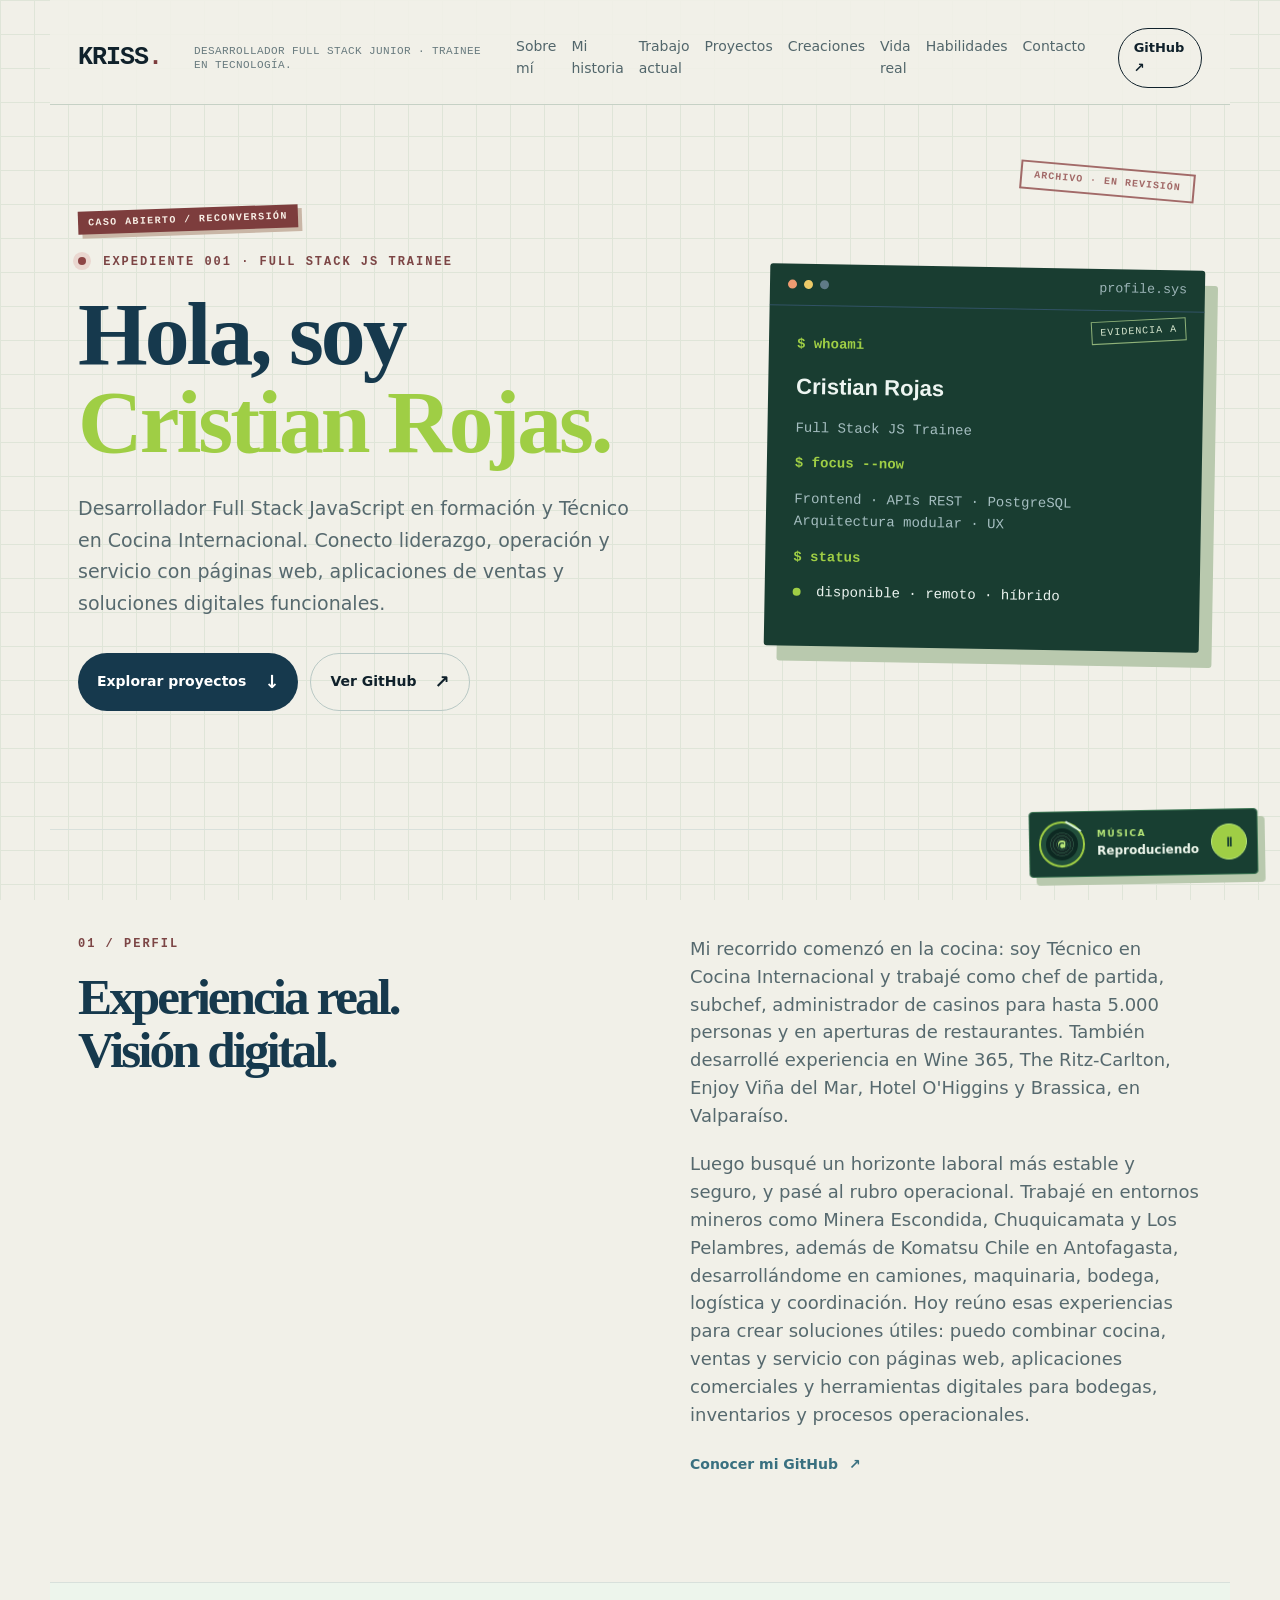
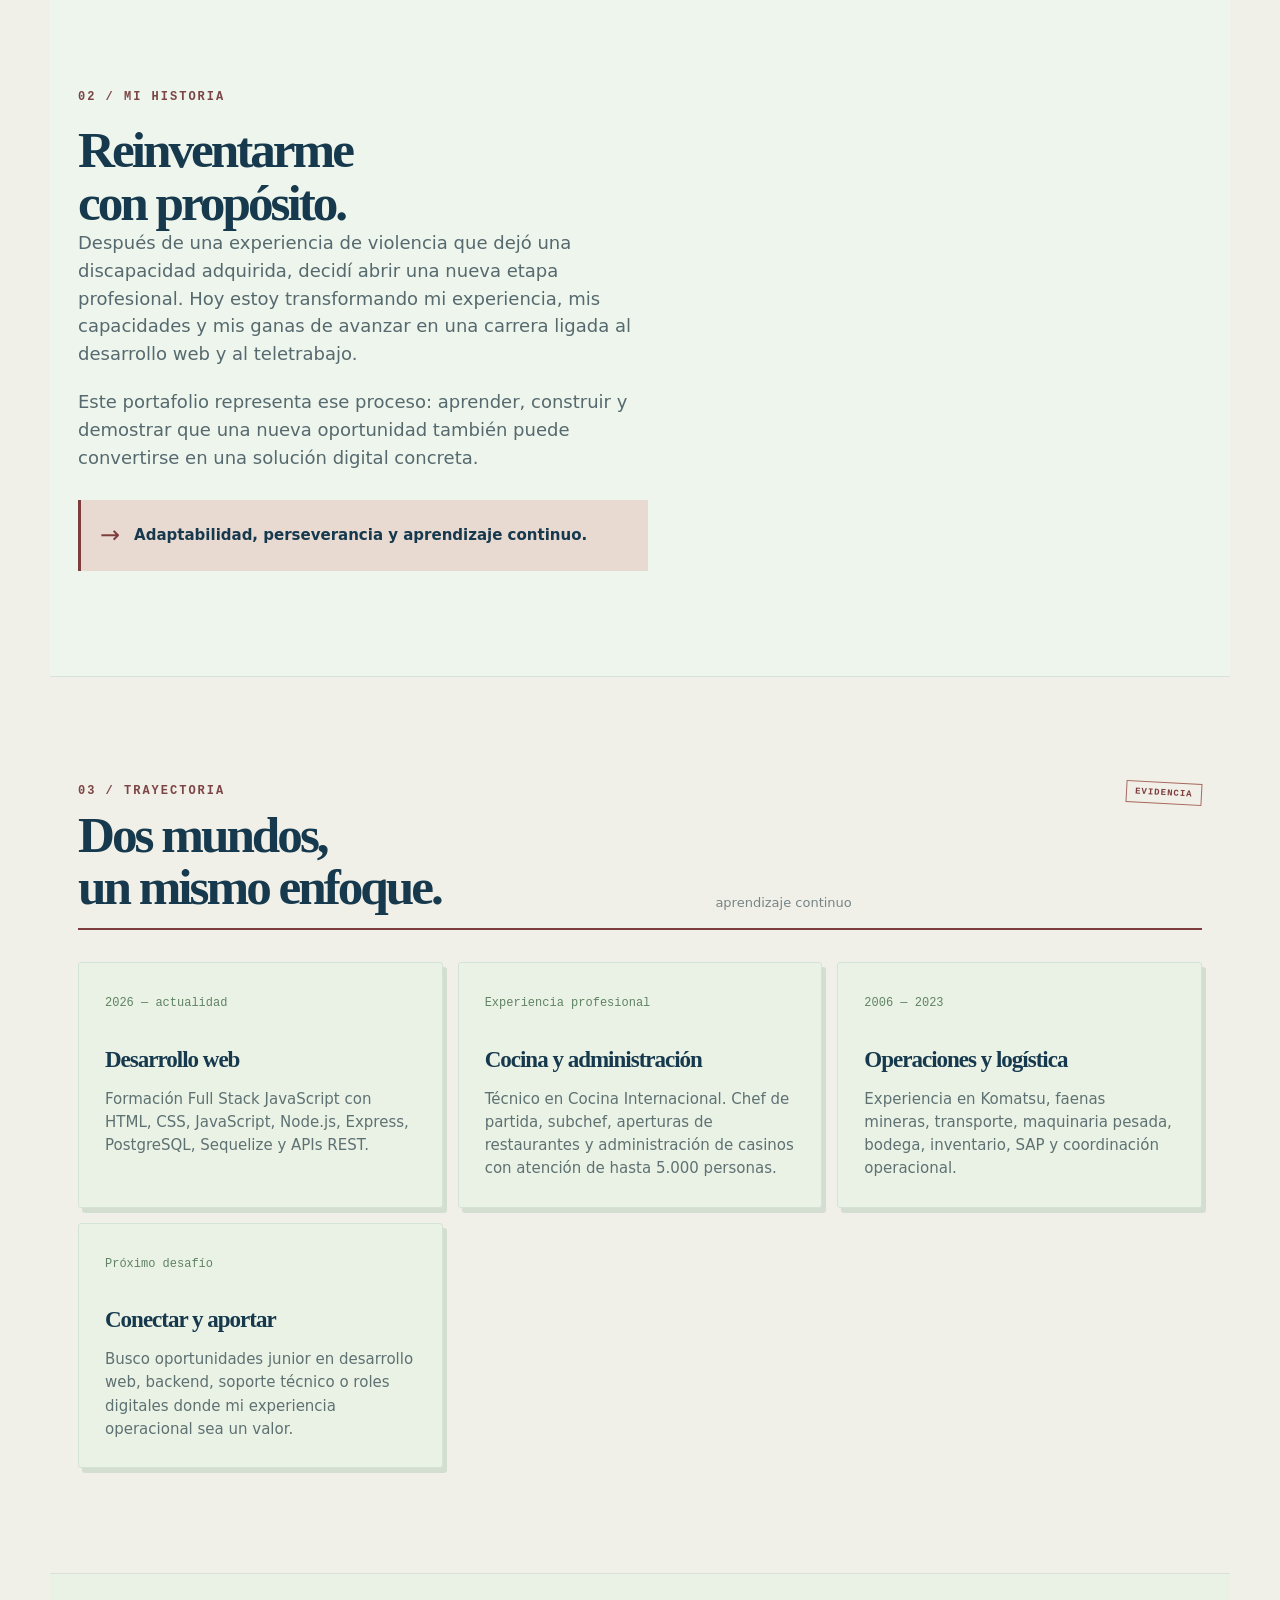
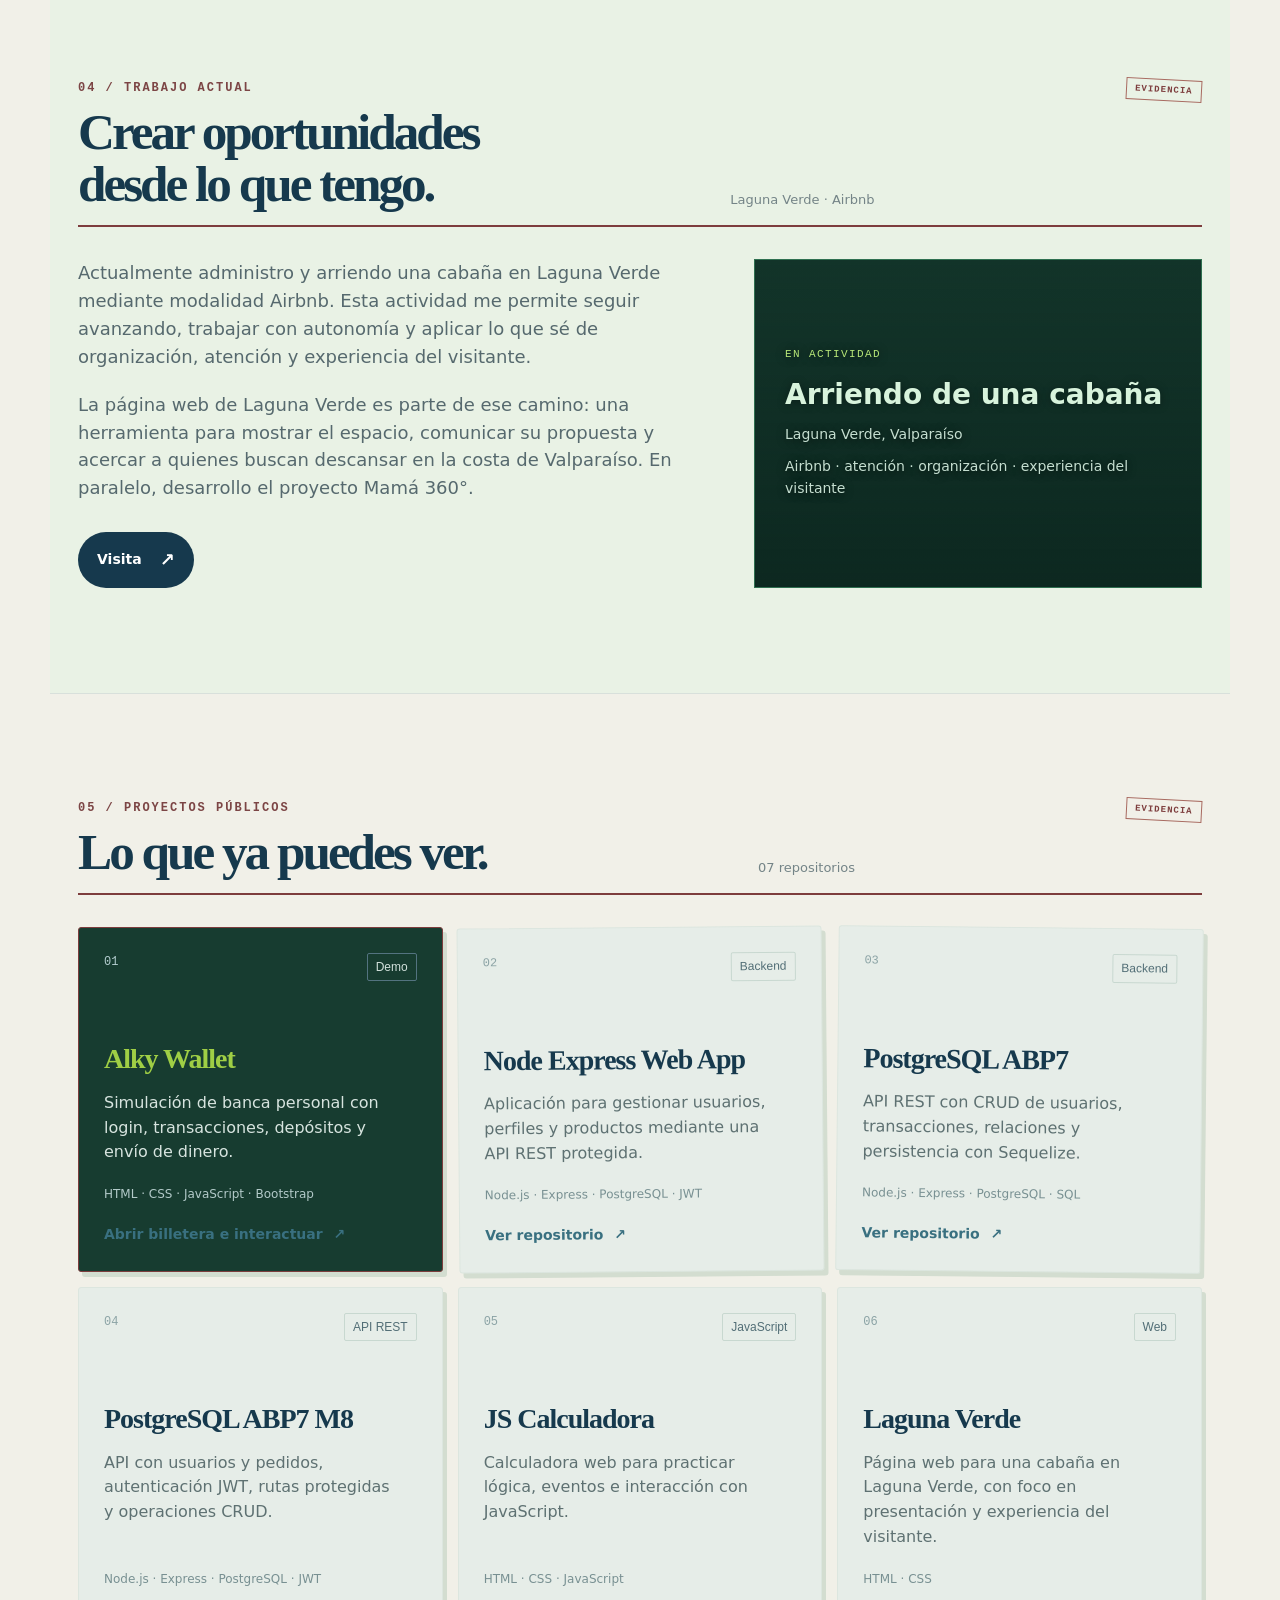
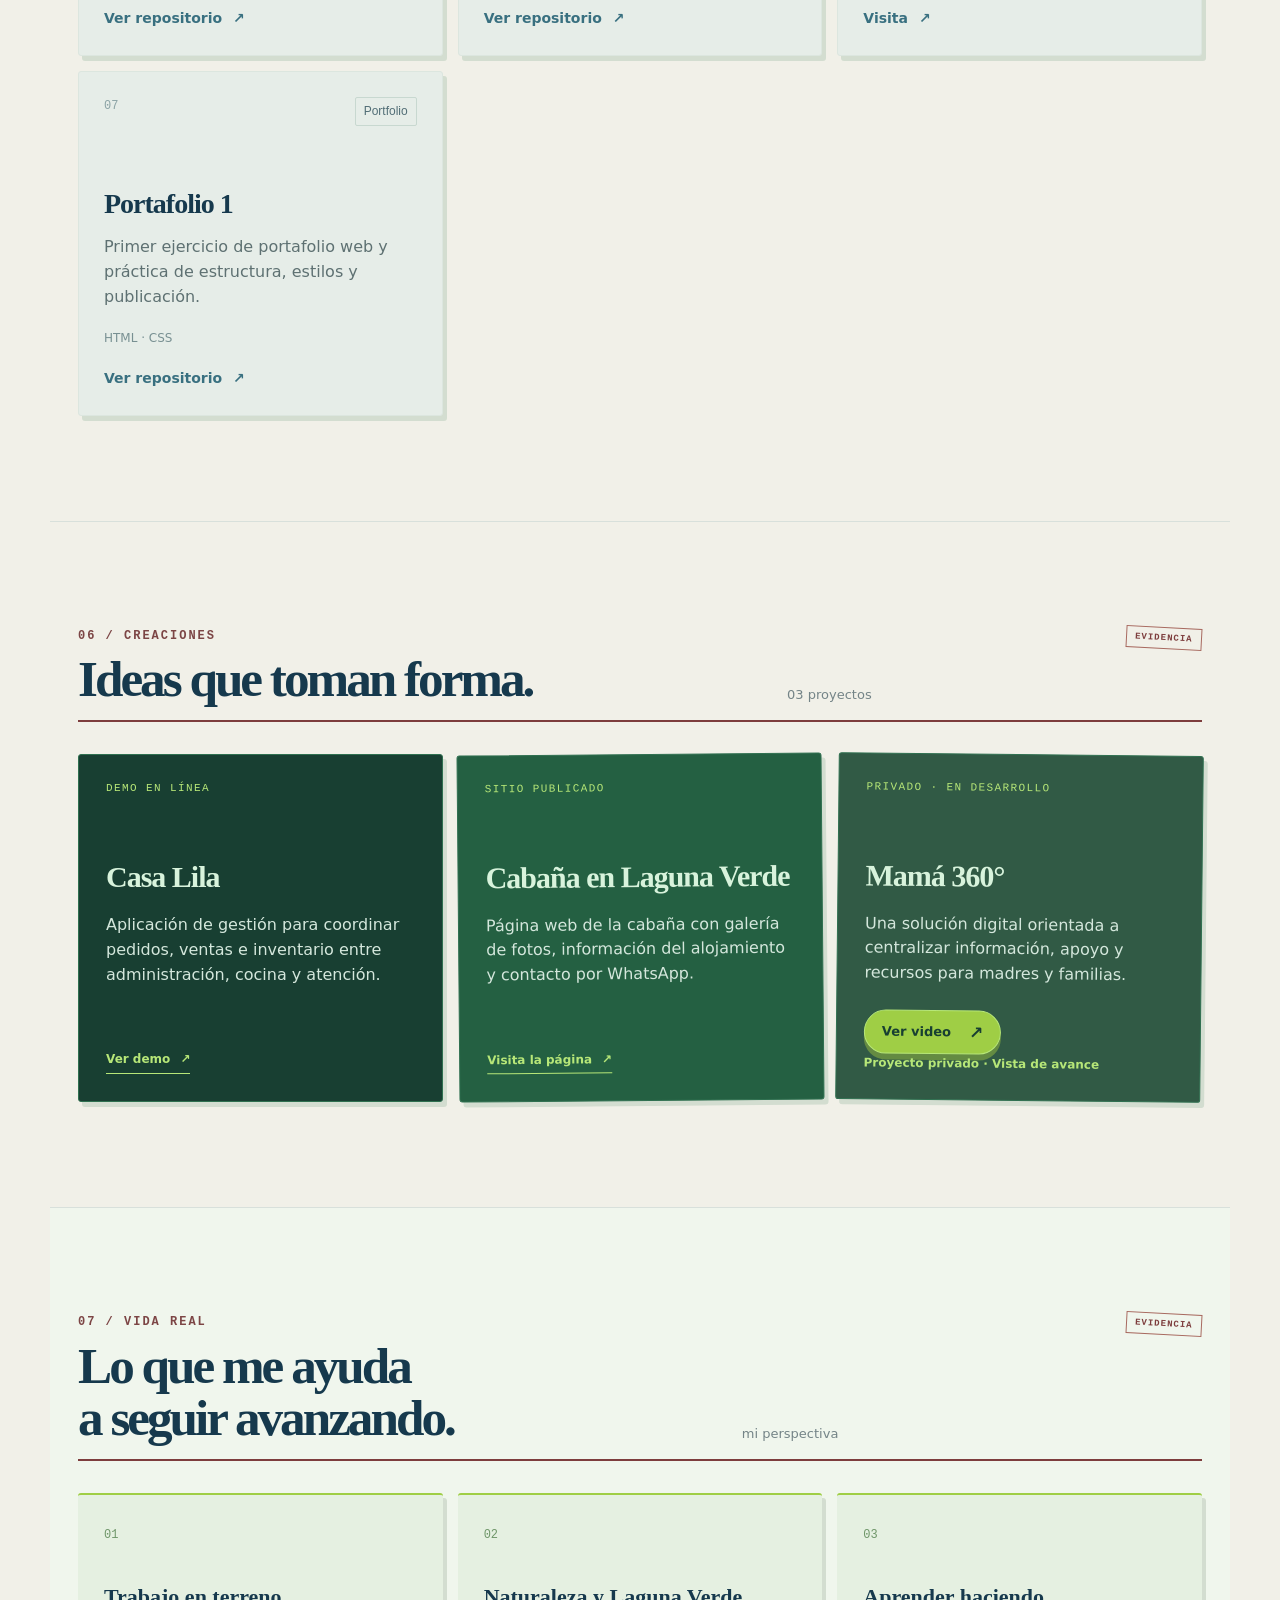
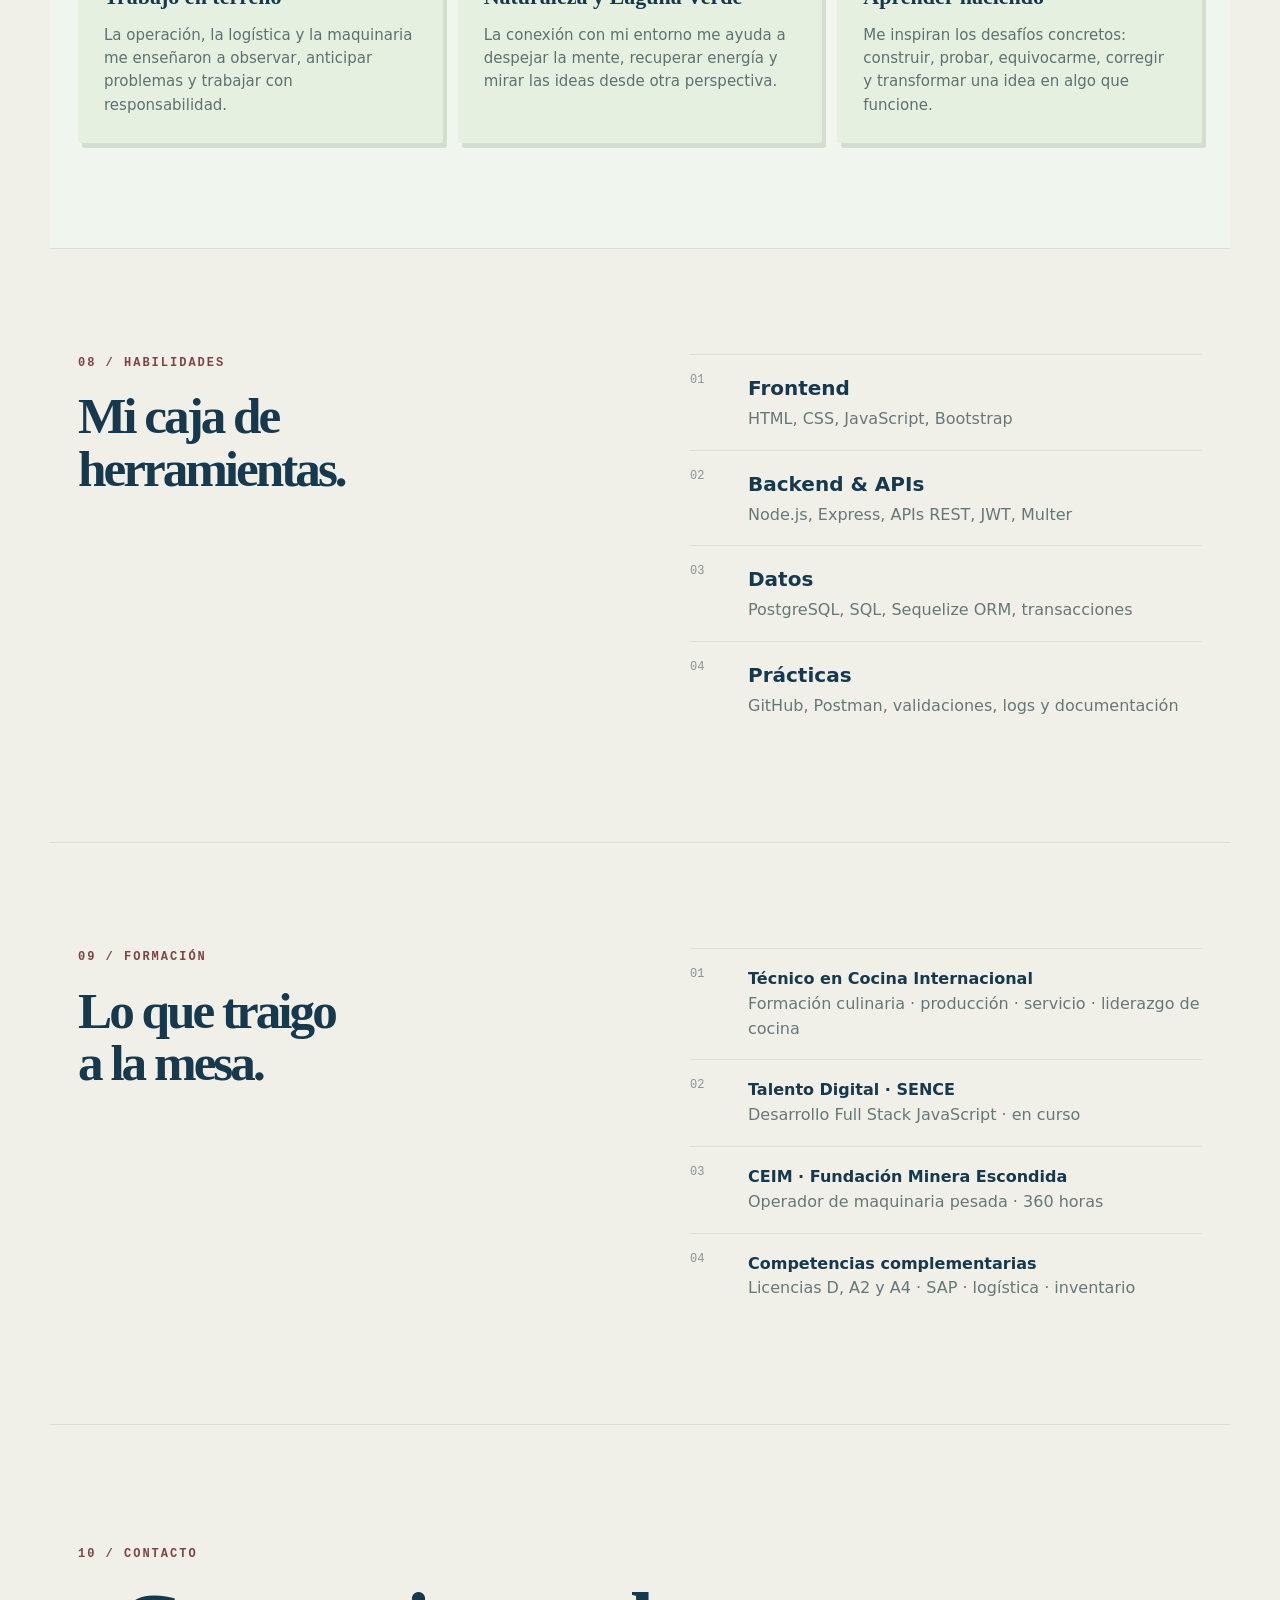
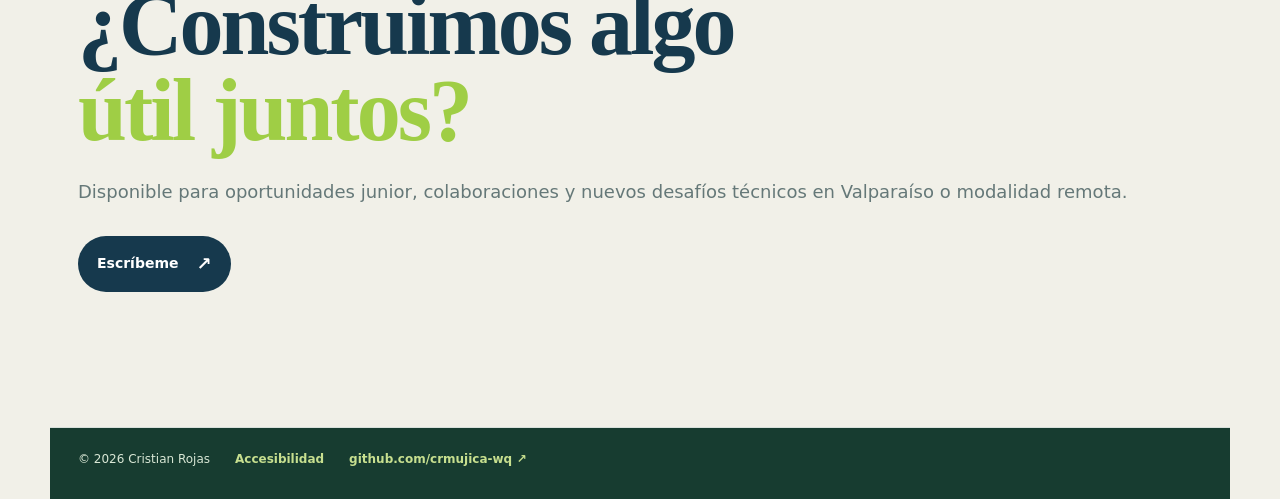
==== commit d5f3932e: "Enlaza la declaración de accesibilidad desde el portafolio" ====
--- a/index.html
+++ b/index.html
@@ -78,7 +78,7 @@
     <section class="section current-work-section" id="trabajo-actual">
       <div class="section-heading"><div><p class="section-kicker">04 / TRABAJO ACTUAL</p><h2>Crear oportunidades<br>desde lo que tengo.</h2></div><span class="count">Laguna Verde · Airbnb</span></div>
       <div class="current-work-grid">
-        <div class="current-work-copy"><p>Actualmente administro y arriendo una cabaña en Laguna Verde mediante modalidad Airbnb. Esta actividad me permite seguir avanzando, trabajar con autonomía y aplicar lo que sé de organización, atención y experiencia del visitante.</p><p>La página web de Laguna Verde es parte de ese camino: una herramienta para mostrar el espacio, comunicar su propuesta y acercar a quienes buscan descansar en la costa de Valparaíso. En paralelo, desarrollo el proyecto Mamá 360°.</p><a class="button primary" href="https://crmujica-wq.github.io/Laguna_Verde/" target="_blank" rel="noreferrer">Visita <span>↗</span></a></div>
+        <div class="current-work-copy"><p>Actualmente administro y arriendo una cabaña en Laguna Verde mediante modalidad Airbnb. Esta actividad me permite seguir avanzando, trabajar con autonomía y aplicar lo que sé de organización, atención y experiencia del visitante.</p><p>La página web de Laguna Verde es parte de ese camino: una herramienta para mostrar el espacio, comunicar su propuesta y acercar a quienes buscan descansar en la costa de Valparaíso. En paralelo, desarrollo el proyecto Mamá 360°.</p><a class="button primary" href="https://cabana-laguna-verde.pages.dev/" target="_blank" rel="noreferrer">Visita <span>↗</span></a></div>
         <div class="current-work-facts"><span class="current-label">EN ACTIVIDAD</span><strong>Arriendo de una cabaña</strong><span>Laguna Verde, Valparaíso</span><span>Airbnb · atención · organización · experiencia del visitante</span></div>
       </div>
     </section>
@@ -91,7 +91,7 @@
         <article class="project-card"><div class="project-meta"><span>03</span><span class="tag">Backend</span></div><h3>PostgreSQL ABP7</h3><p>API REST con CRUD de usuarios, transacciones, relaciones y persistencia con Sequelize.</p><div class="tech">Node.js · Express · PostgreSQL · SQL</div><a href="https://github.com/crmujica-wq/postgresql-ABP7" target="_blank" rel="noreferrer">Ver repositorio <span>↗</span></a></article>
         <article class="project-card"><div class="project-meta"><span>04</span><span class="tag">API REST</span></div><h3>PostgreSQL ABP7 M8</h3><p>API con usuarios y pedidos, autenticación JWT, rutas protegidas y operaciones CRUD.</p><div class="tech">Node.js · Express · PostgreSQL · JWT</div><a href="https://github.com/crmujica-wq/postgresql-ABP7-modulo8" target="_blank" rel="noreferrer">Ver repositorio <span>↗</span></a></article>
         <article class="project-card"><div class="project-meta"><span>05</span><span class="tag">JavaScript</span></div><h3>JS Calculadora</h3><p>Calculadora web para practicar lógica, eventos e interacción con JavaScript.</p><div class="tech">HTML · CSS · JavaScript</div><a href="https://github.com/crmujica-wq/JS-CALCULADORA" target="_blank" rel="noreferrer">Ver repositorio <span>↗</span></a></article>
-        <article class="project-card"><div class="project-meta"><span>06</span><span class="tag">Web</span></div><h3>Laguna Verde</h3><p>Página web para una cabaña en Laguna Verde, con foco en presentación y experiencia del visitante.</p><div class="tech">HTML · CSS</div><a href="https://crmujica-wq.github.io/Laguna_Verde/" target="_blank" rel="noreferrer">Visita <span>↗</span></a></article>
+        <article class="project-card"><div class="project-meta"><span>06</span><span class="tag">Web</span></div><h3>Laguna Verde</h3><p>Página web para una cabaña en Laguna Verde, con foco en presentación y experiencia del visitante.</p><div class="tech">HTML · CSS</div><a href="https://cabana-laguna-verde.pages.dev/" target="_blank" rel="noreferrer">Visita <span>↗</span></a></article>
         <article class="project-card"><div class="project-meta"><span>07</span><span class="tag">Portfolio</span></div><h3>Portafolio 1</h3><p>Primer ejercicio de portafolio web y práctica de estructura, estilos y publicación.</p><div class="tech">HTML · CSS</div><a href="https://github.com/crmujica-wq/portafolio_1" target="_blank" rel="noreferrer">Ver repositorio <span>↗</span></a></article>
       </div>
     </section>
@@ -100,7 +100,7 @@
       <div class="section-heading"><div><p class="section-kicker">06 / CREACIONES</p><h2>Ideas que toman forma.</h2></div><span class="count">03 proyectos</span></div>
       <div class="products-grid">
         <article class="product-card"><span class="product-status">DEMO EN LÍNEA</span><h3>Casa Lila</h3><p>Aplicación de gestión para coordinar pedidos, ventas e inventario entre administración, cocina y atención.</p><a class="product-label product-visit" href="https://casa-lila-gestion-restaurante.pages.dev/" target="_blank" rel="noreferrer">Ver demo <span>↗</span></a></article>
-        <article class="product-card"><span class="product-status">SITIO PUBLICADO</span><h3>Cabaña en Laguna Verde</h3><p>Página web de la cabaña con galería de fotos, información del alojamiento y contacto por WhatsApp.</p><a class="product-label product-visit" href="https://crmujica-wq.github.io/Laguna_Verde/" target="_blank" rel="noreferrer">Visita la página <span>↗</span></a></article>
+        <article class="product-card"><span class="product-status">SITIO PUBLICADO</span><h3>Cabaña en Laguna Verde</h3><p>Página web de la cabaña con galería de fotos, información del alojamiento y contacto por WhatsApp.</p><a class="product-label product-visit" href="https://cabana-laguna-verde.pages.dev/" target="_blank" rel="noreferrer">Visita la página <span>↗</span></a></article>
         <article class="product-card private"><span class="product-status">PRIVADO · EN DESARROLLO</span><h3>Mamá 360°</h3><p>Una solución digital orientada a centralizar información, apoyo y recursos para madres y familias.</p><button class="video-trigger" type="button" data-video="mama360-demo.mp4" aria-haspopup="dialog">Ver video <span>↗</span></button><span class="product-label">Proyecto privado · Vista de avance</span></article>
       </div>
     </section>
@@ -127,7 +127,7 @@
 
     <section class="closing" id="contacto"><p class="section-kicker">10 / CONTACTO</p><h2>¿Construimos algo<br><em>útil juntos?</em></h2><p>Disponible para oportunidades junior, colaboraciones y nuevos desafíos técnicos en Valparaíso o modalidad remota.</p><a class="button primary" href="mailto:crmujica@gmail.com">Escríbeme <span>↗</span></a></section>
   </main>
-  <footer><span>© <span id="year"></span> Cristian Rojas</span><a href="https://github.com/crmujica-wq" target="_blank" rel="noreferrer">github.com/crmujica-wq ↗</a></footer>
+  <footer><span>© <span id="year"></span> Cristian Rojas</span><a href="accesibilidad.html">Accesibilidad</a><a href="https://github.com/crmujica-wq" target="_blank" rel="noreferrer">github.com/crmujica-wq ↗</a></footer>
   <script src="script.js?v=experience7"></script>
 </body>
 </html>
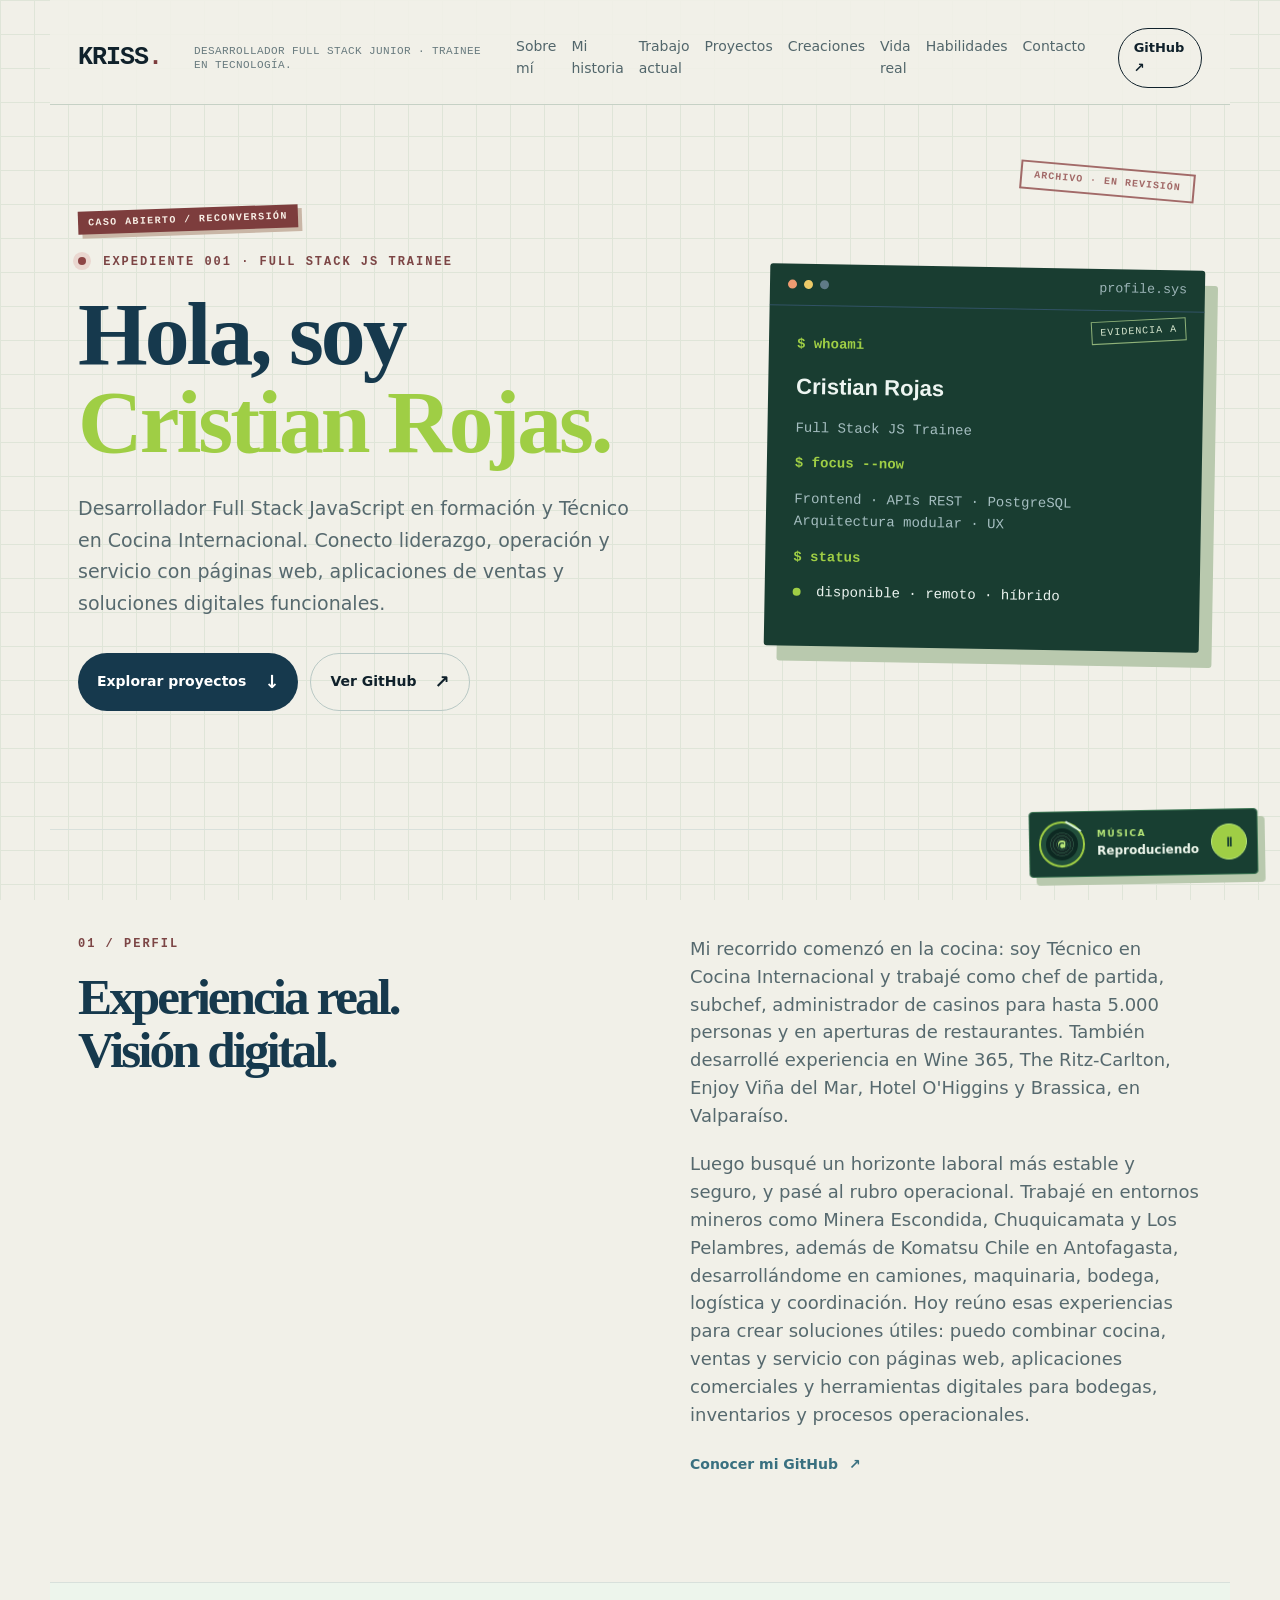
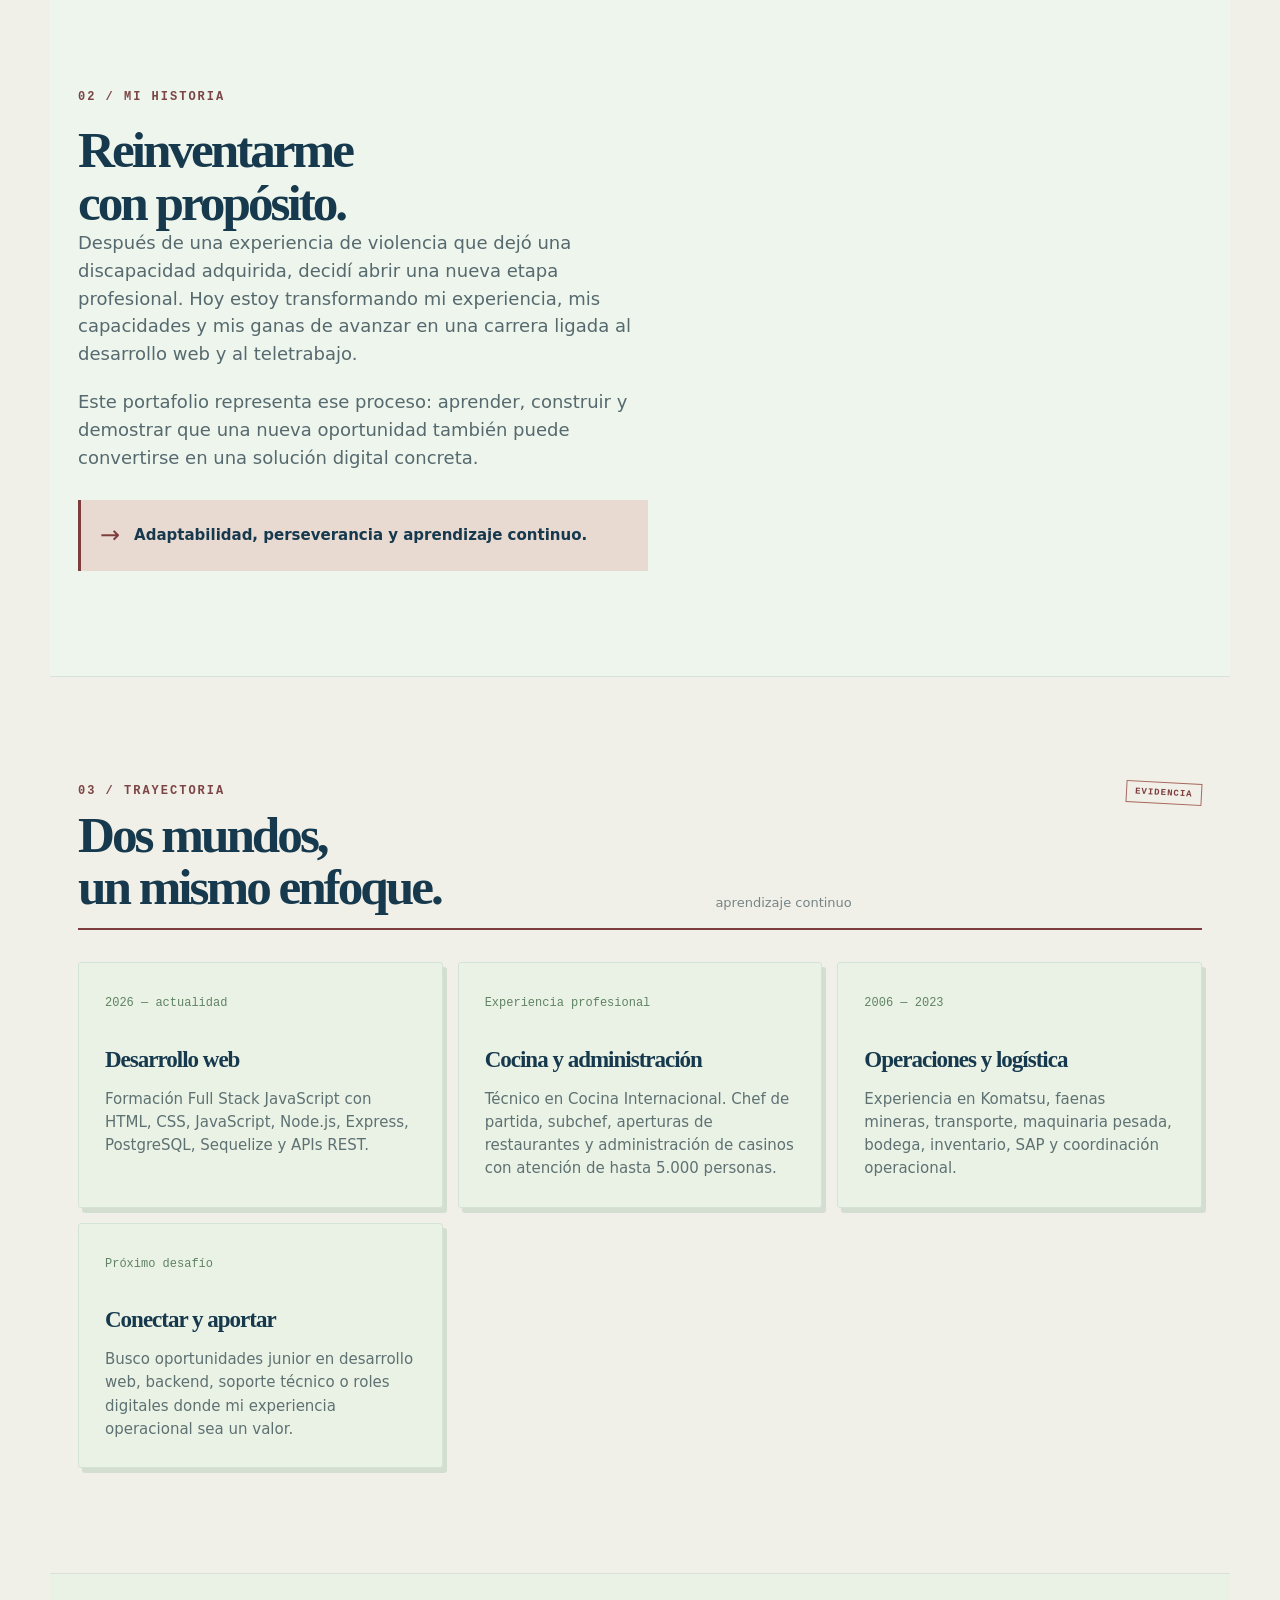
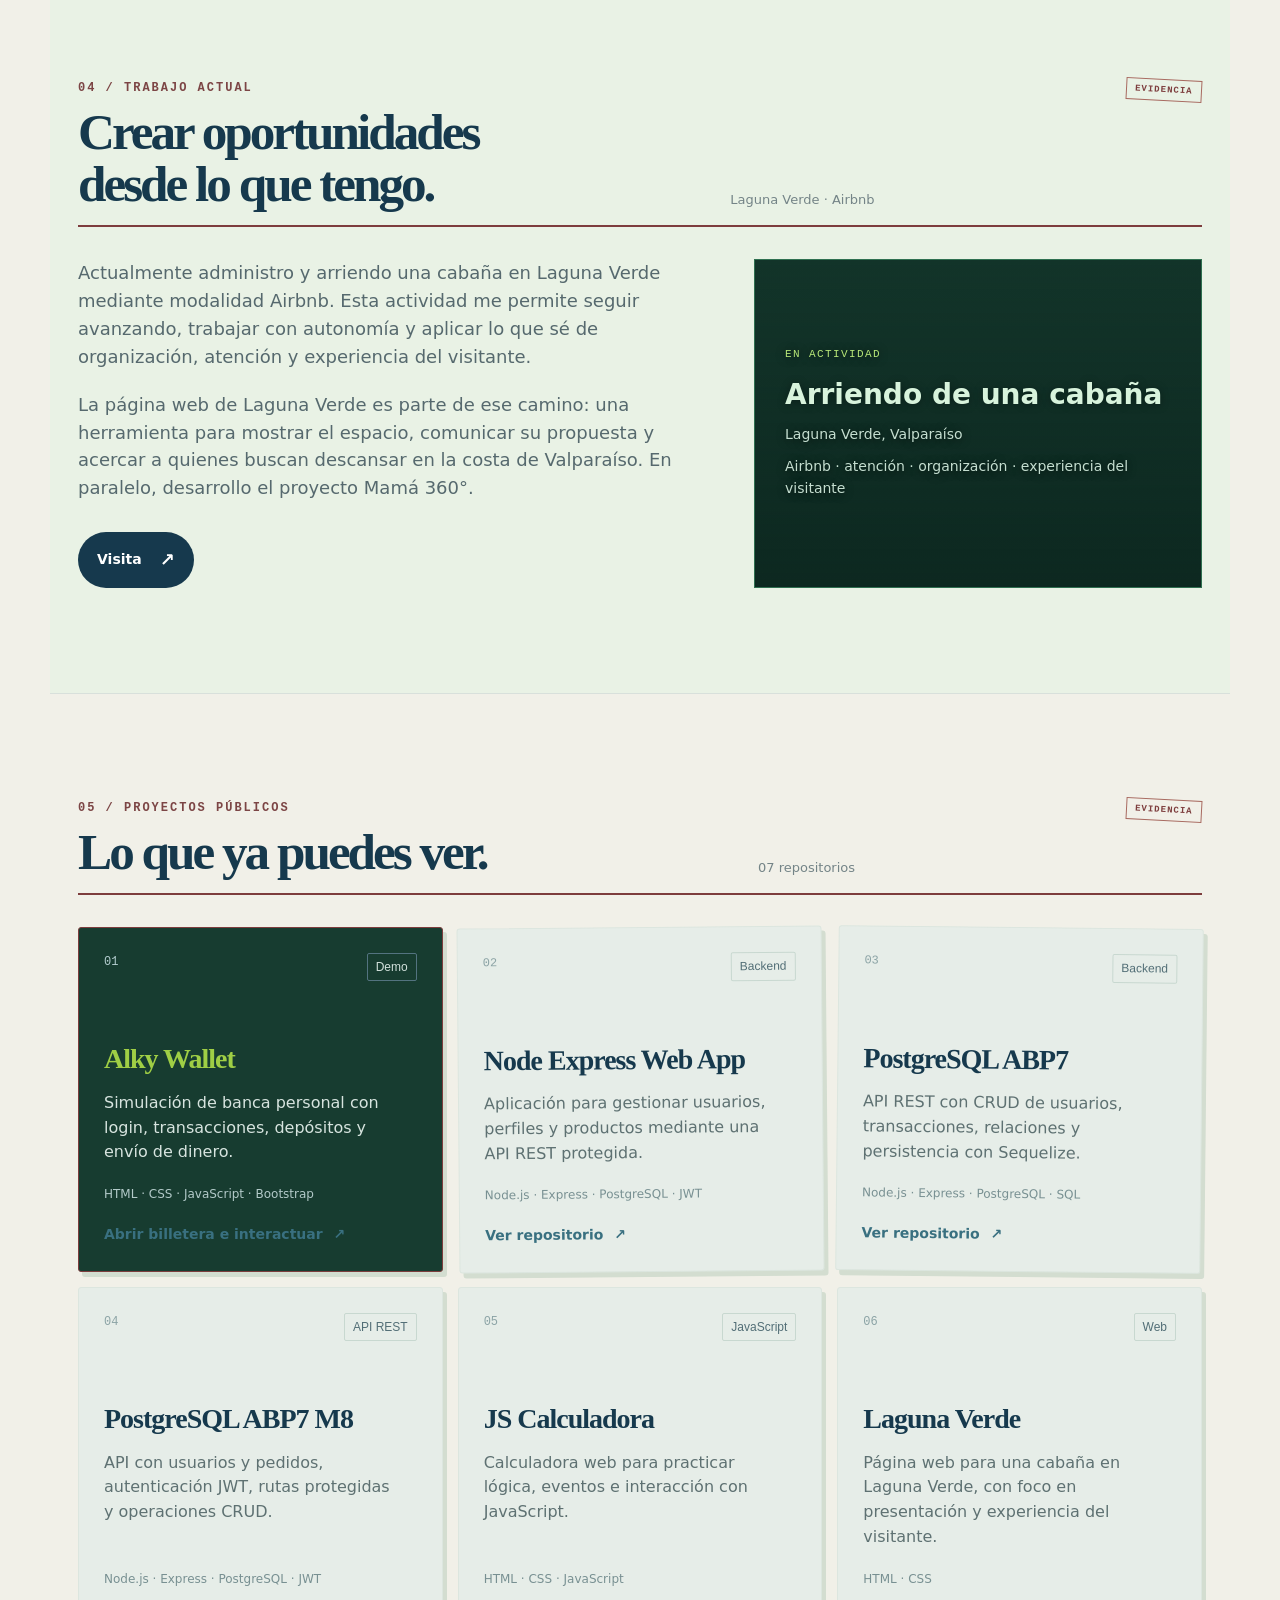
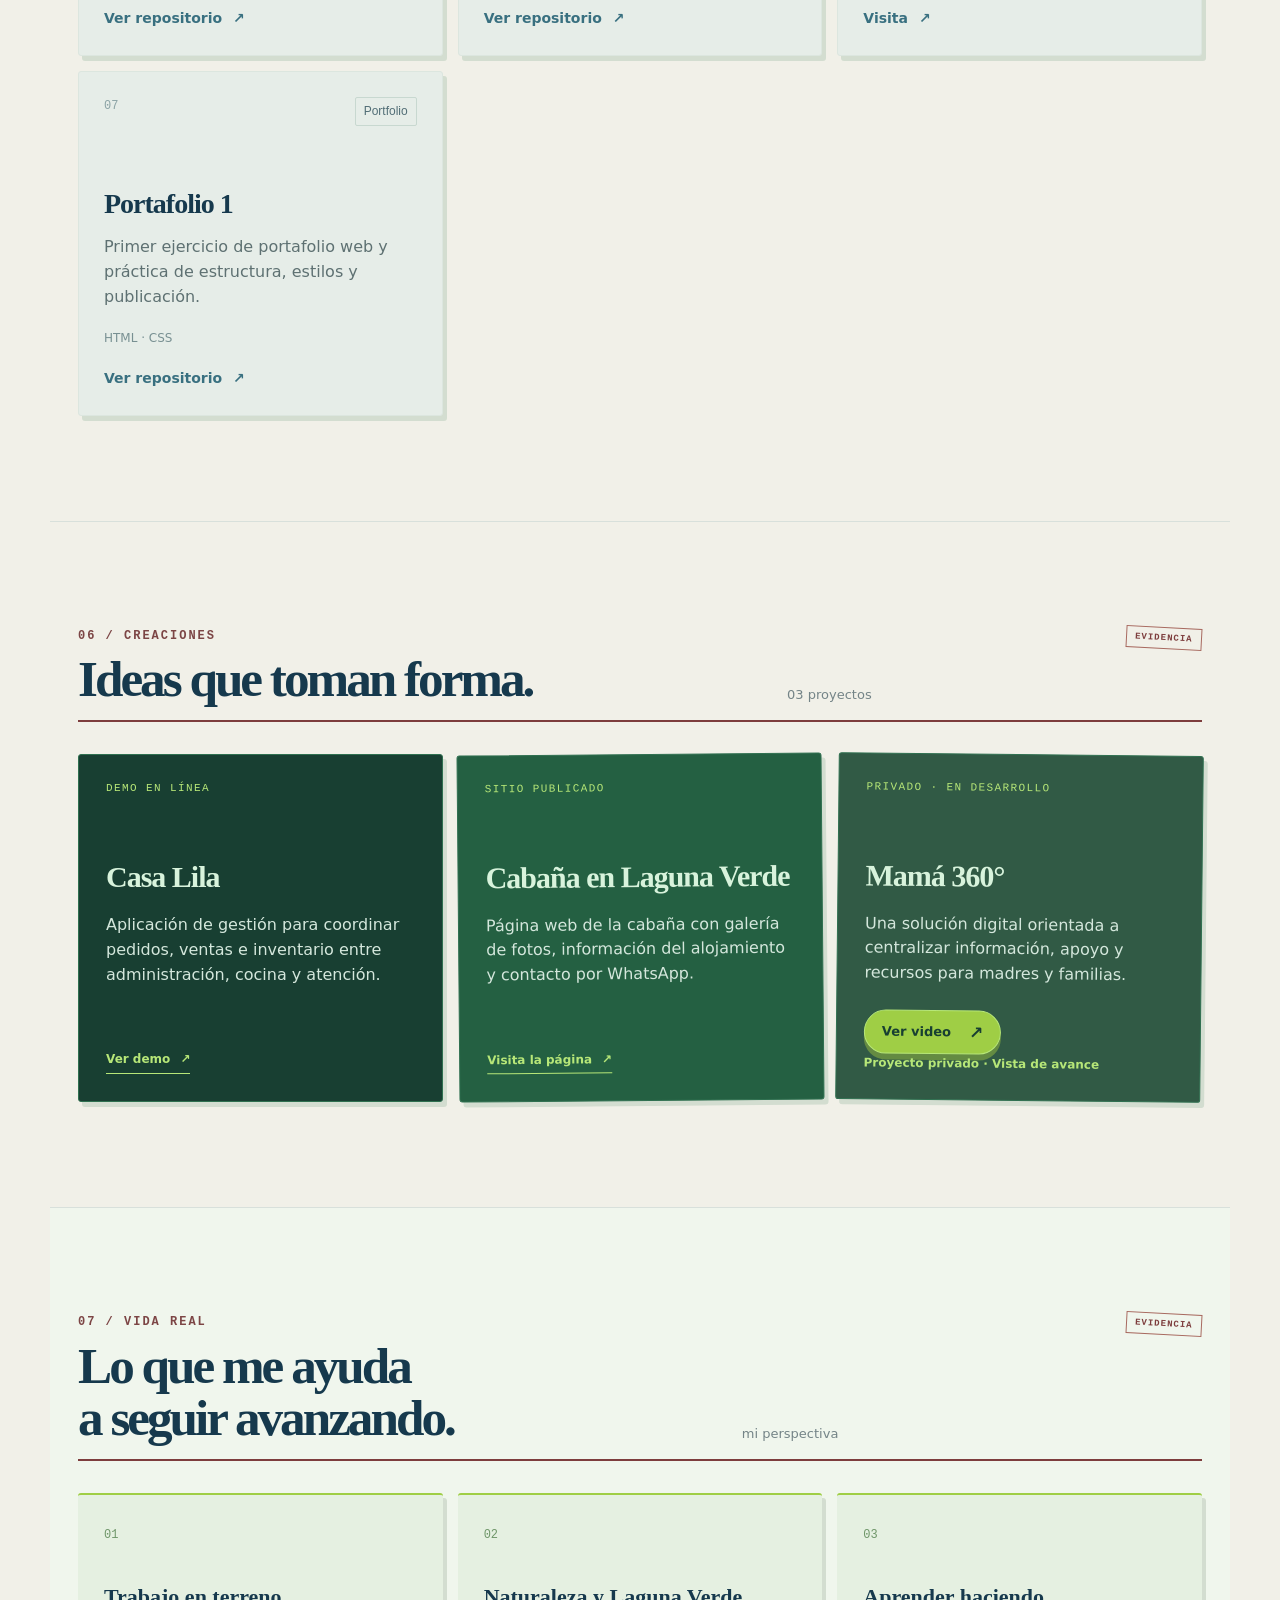
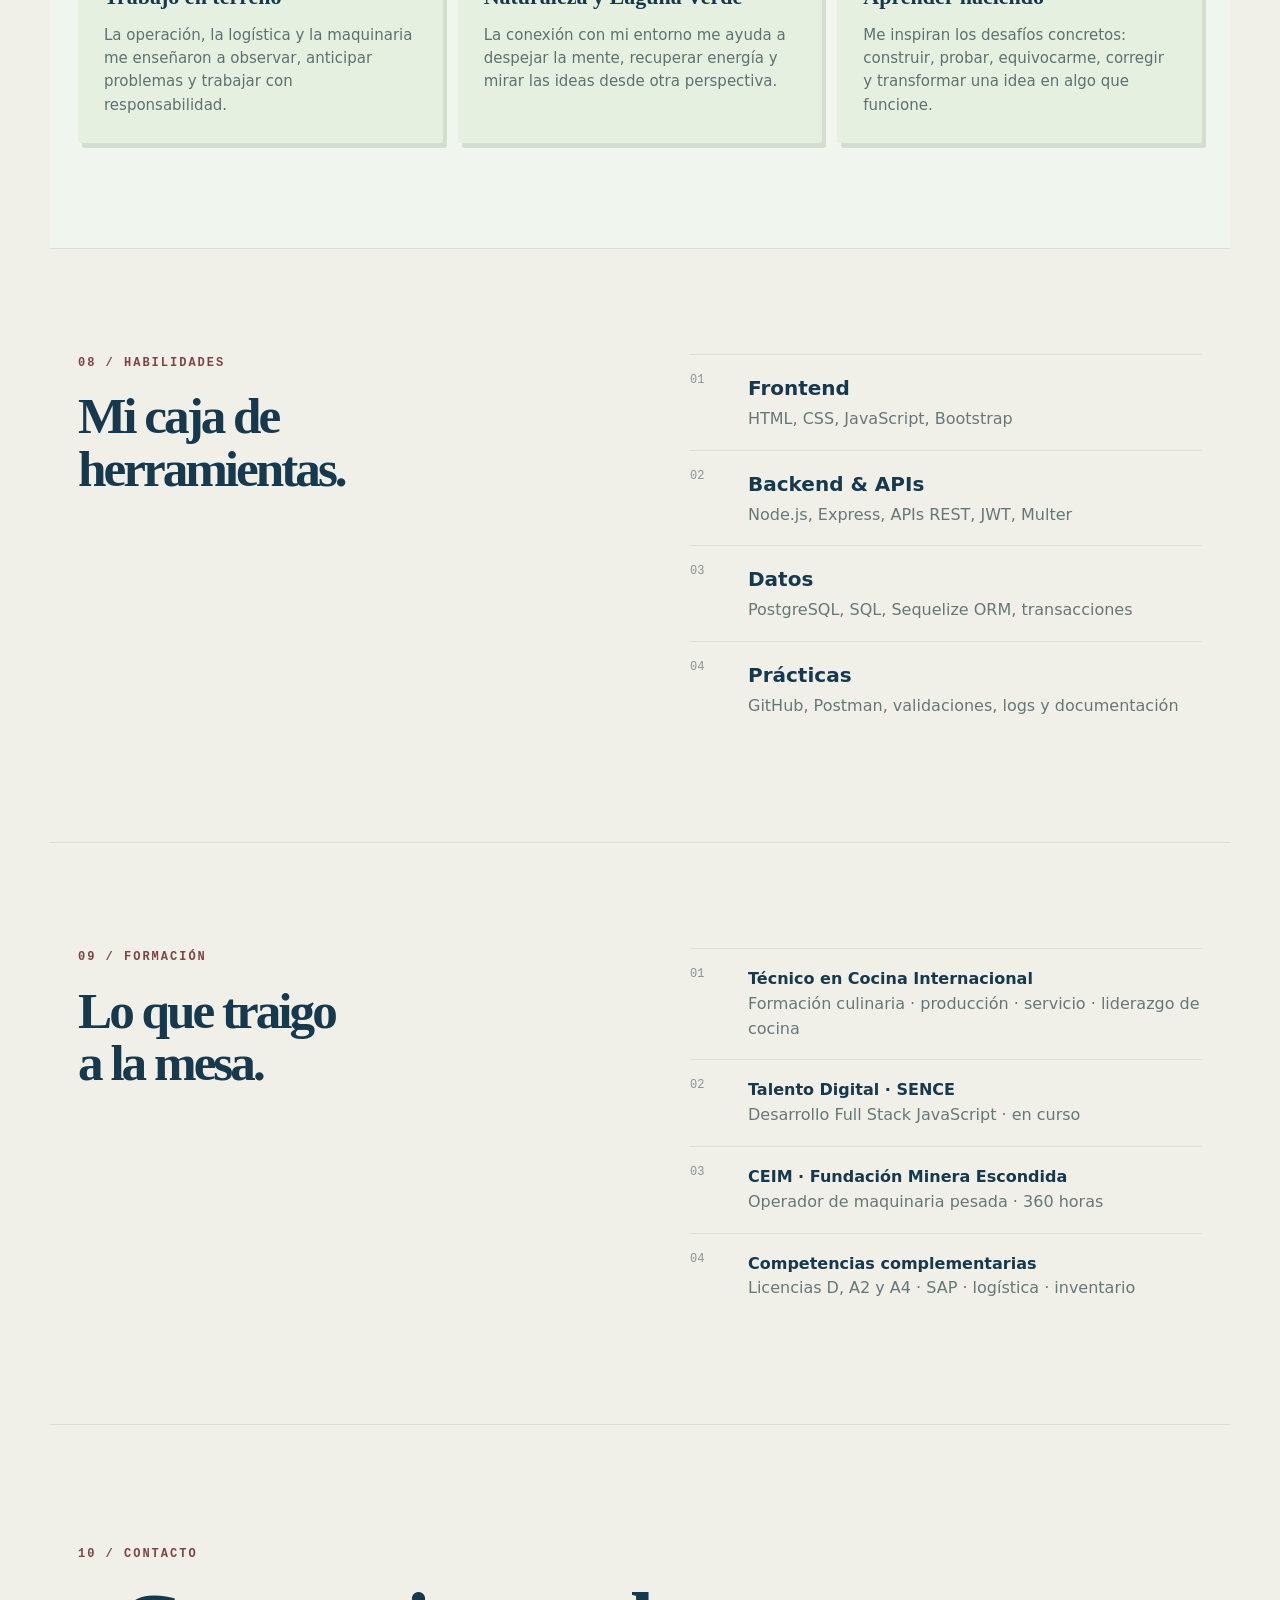
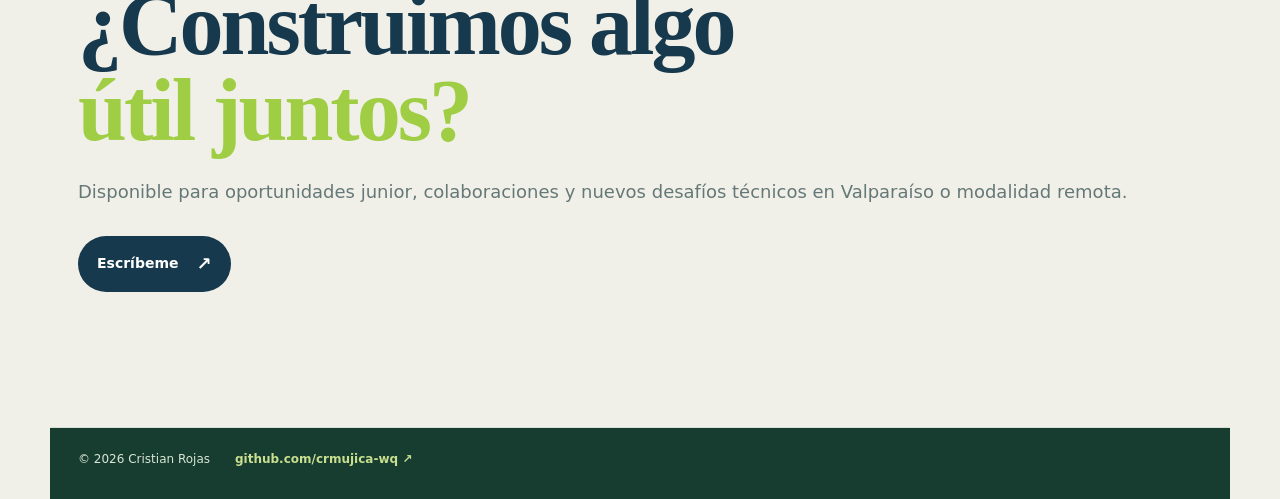
==== commit 3a7b2c70: "Revierte enlace de declaración de accesibilidad" ====
--- a/index.html
+++ b/index.html
@@ -127,7 +127,7 @@
 
     <section class="closing" id="contacto"><p class="section-kicker">10 / CONTACTO</p><h2>¿Construimos algo<br><em>útil juntos?</em></h2><p>Disponible para oportunidades junior, colaboraciones y nuevos desafíos técnicos en Valparaíso o modalidad remota.</p><a class="button primary" href="mailto:crmujica@gmail.com">Escríbeme <span>↗</span></a></section>
   </main>
-  <footer><span>© <span id="year"></span> Cristian Rojas</span><a href="accesibilidad.html">Accesibilidad</a><a href="https://github.com/crmujica-wq" target="_blank" rel="noreferrer">github.com/crmujica-wq ↗</a></footer>
+  <footer><span>© <span id="year"></span> Cristian Rojas</span><a href="https://github.com/crmujica-wq" target="_blank" rel="noreferrer">github.com/crmujica-wq ↗</a></footer>
   <script src="script.js?v=experience7"></script>
 </body>
 </html>
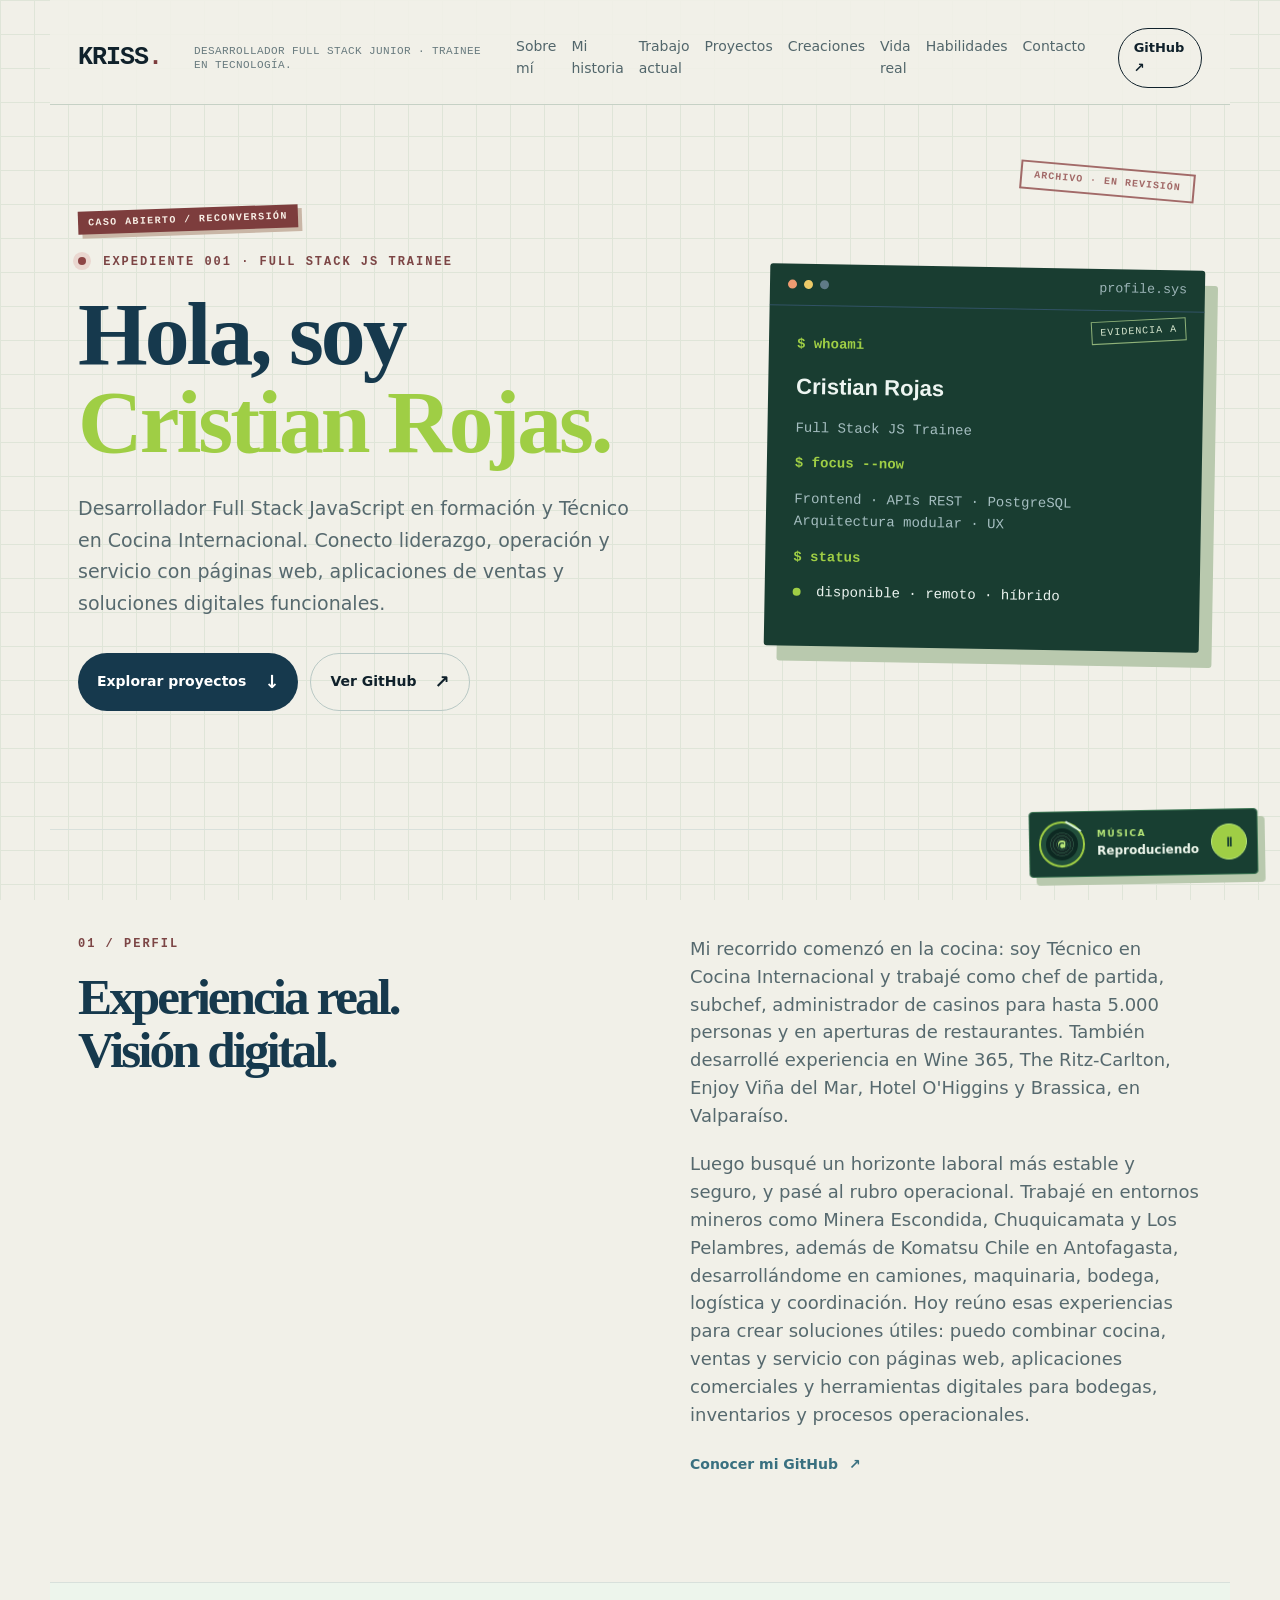
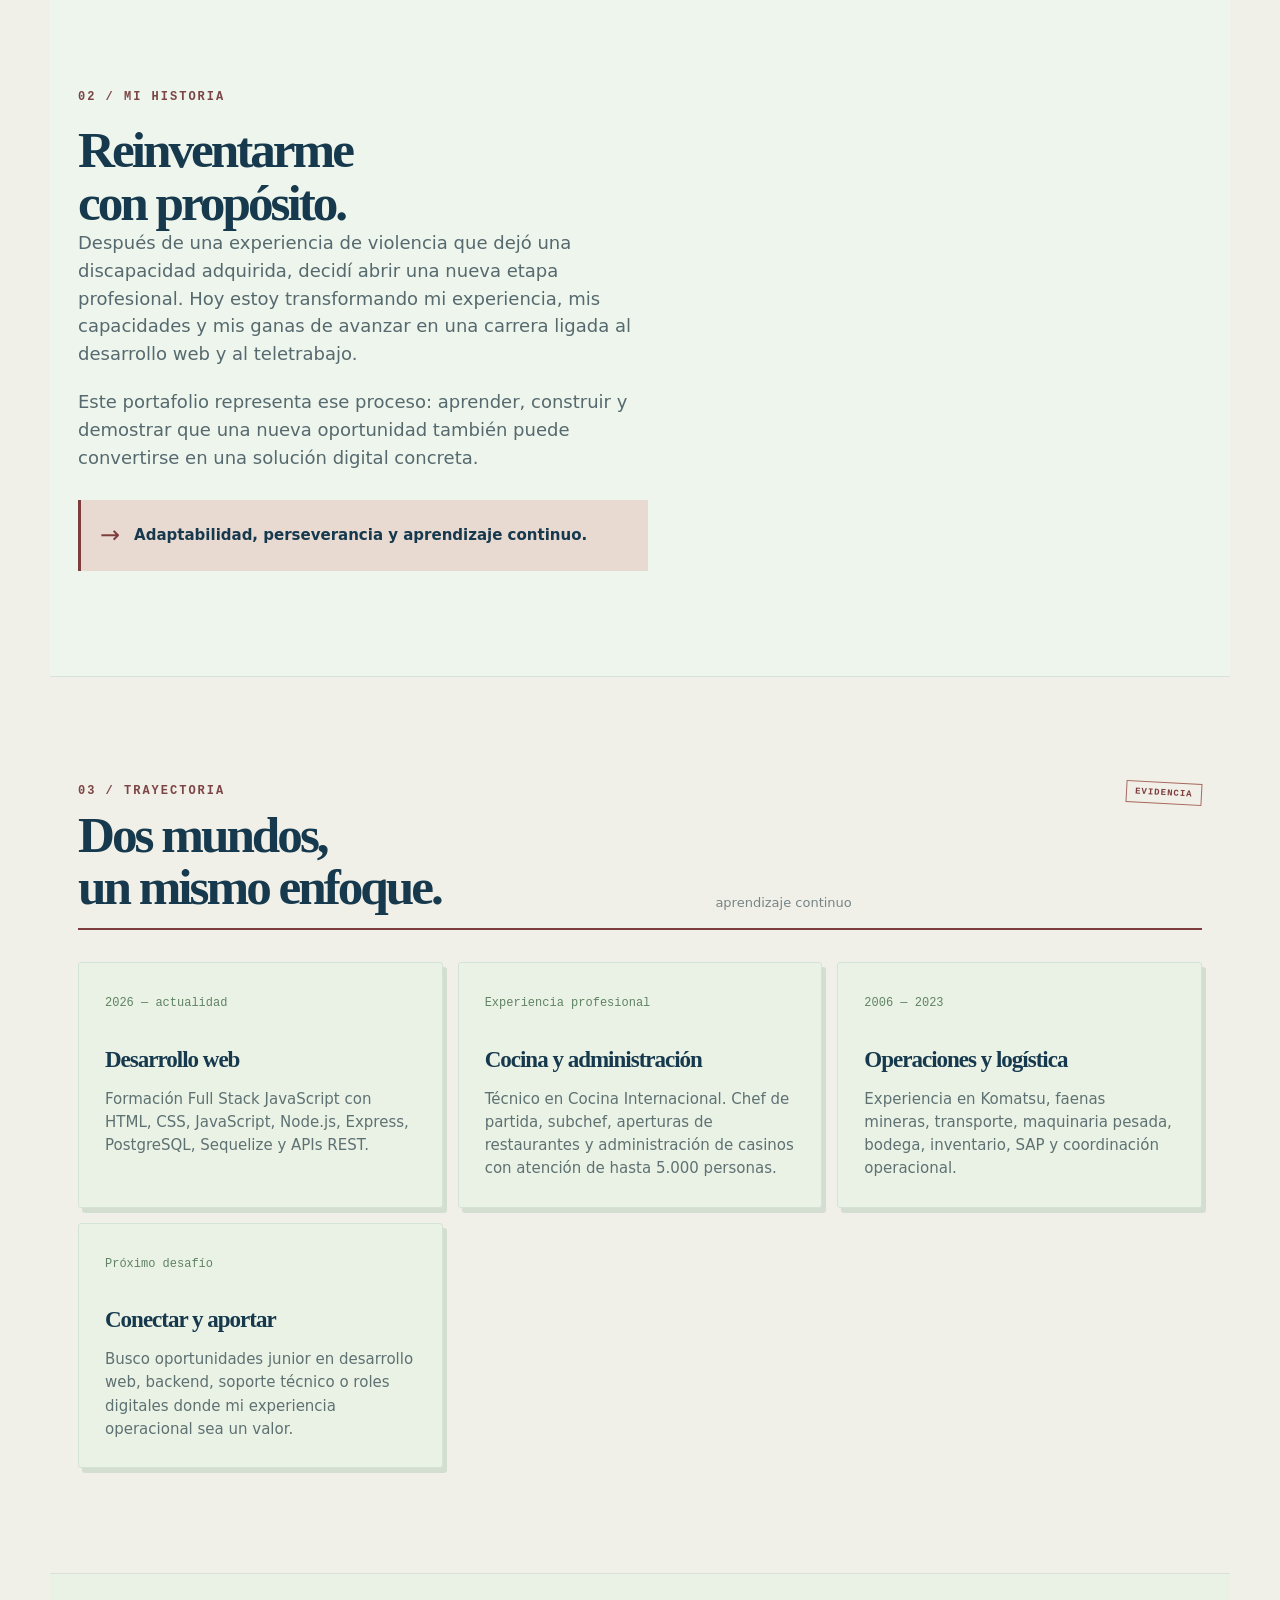
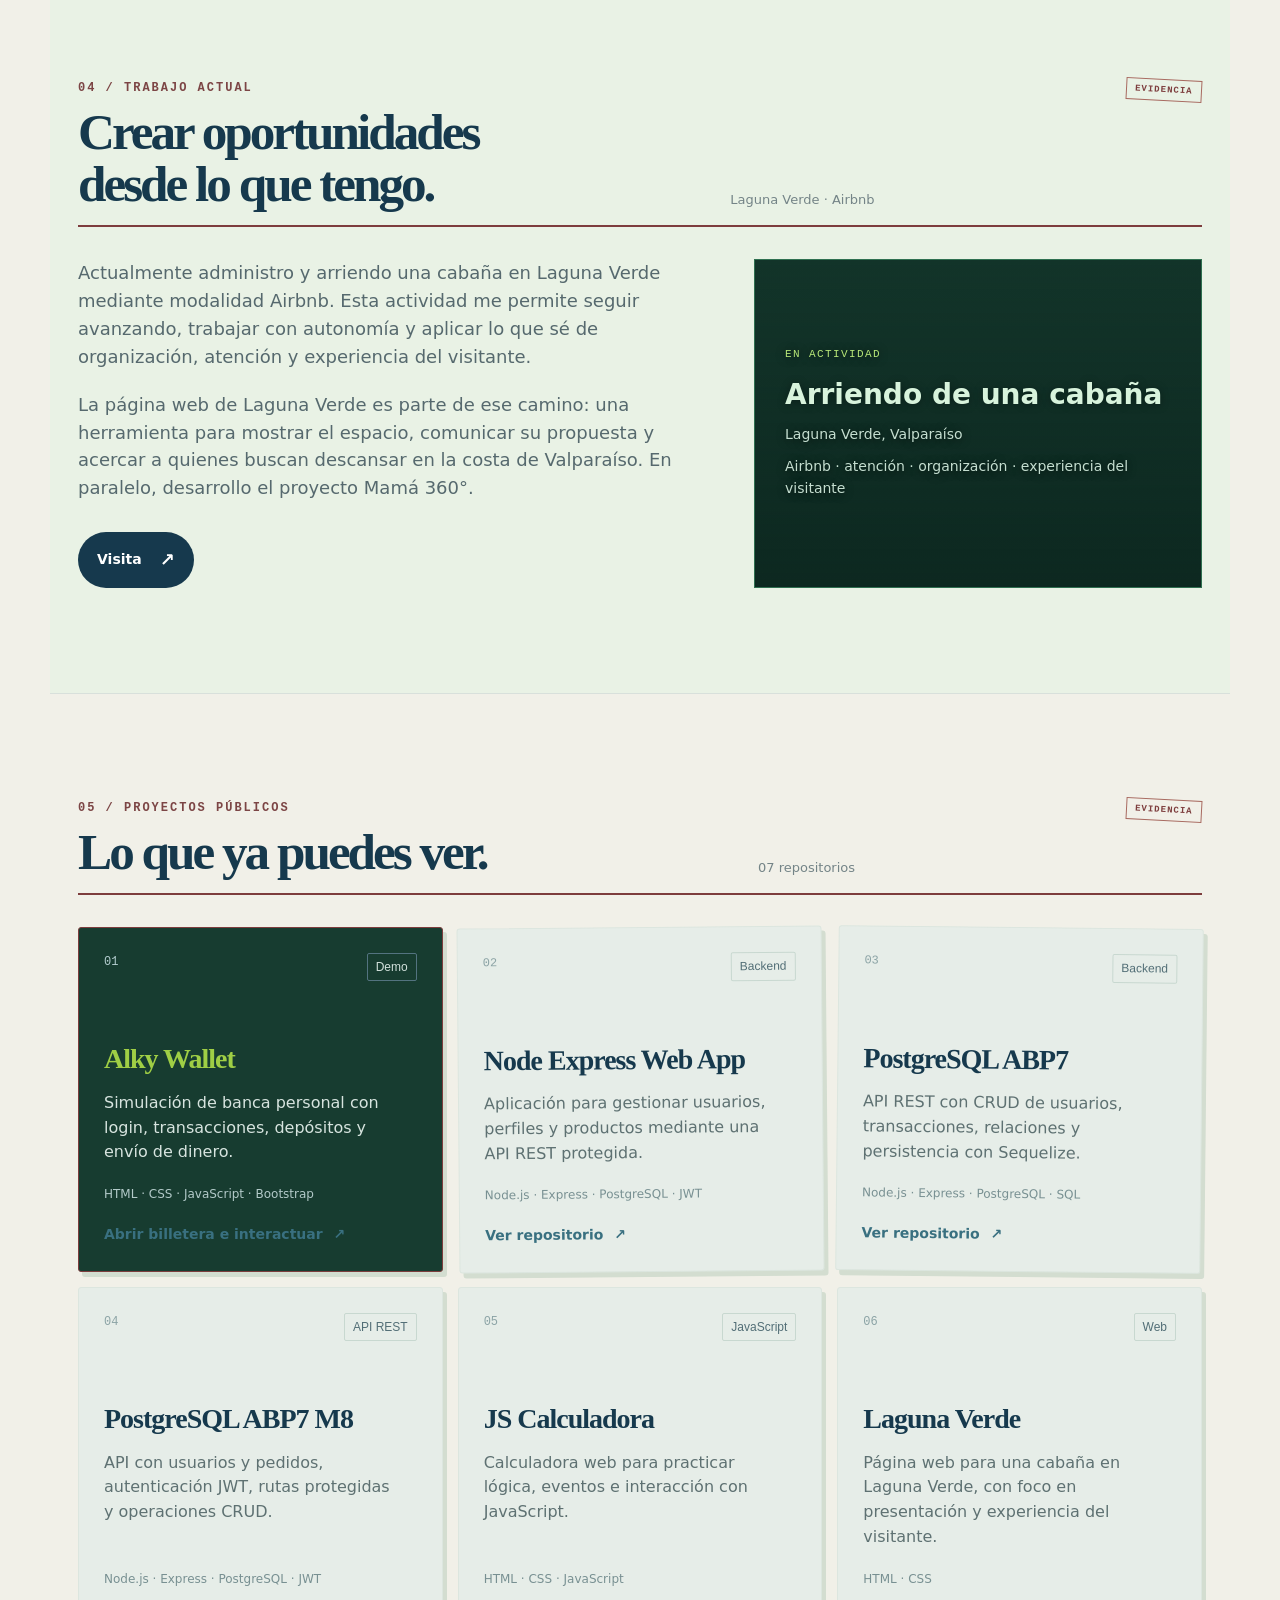
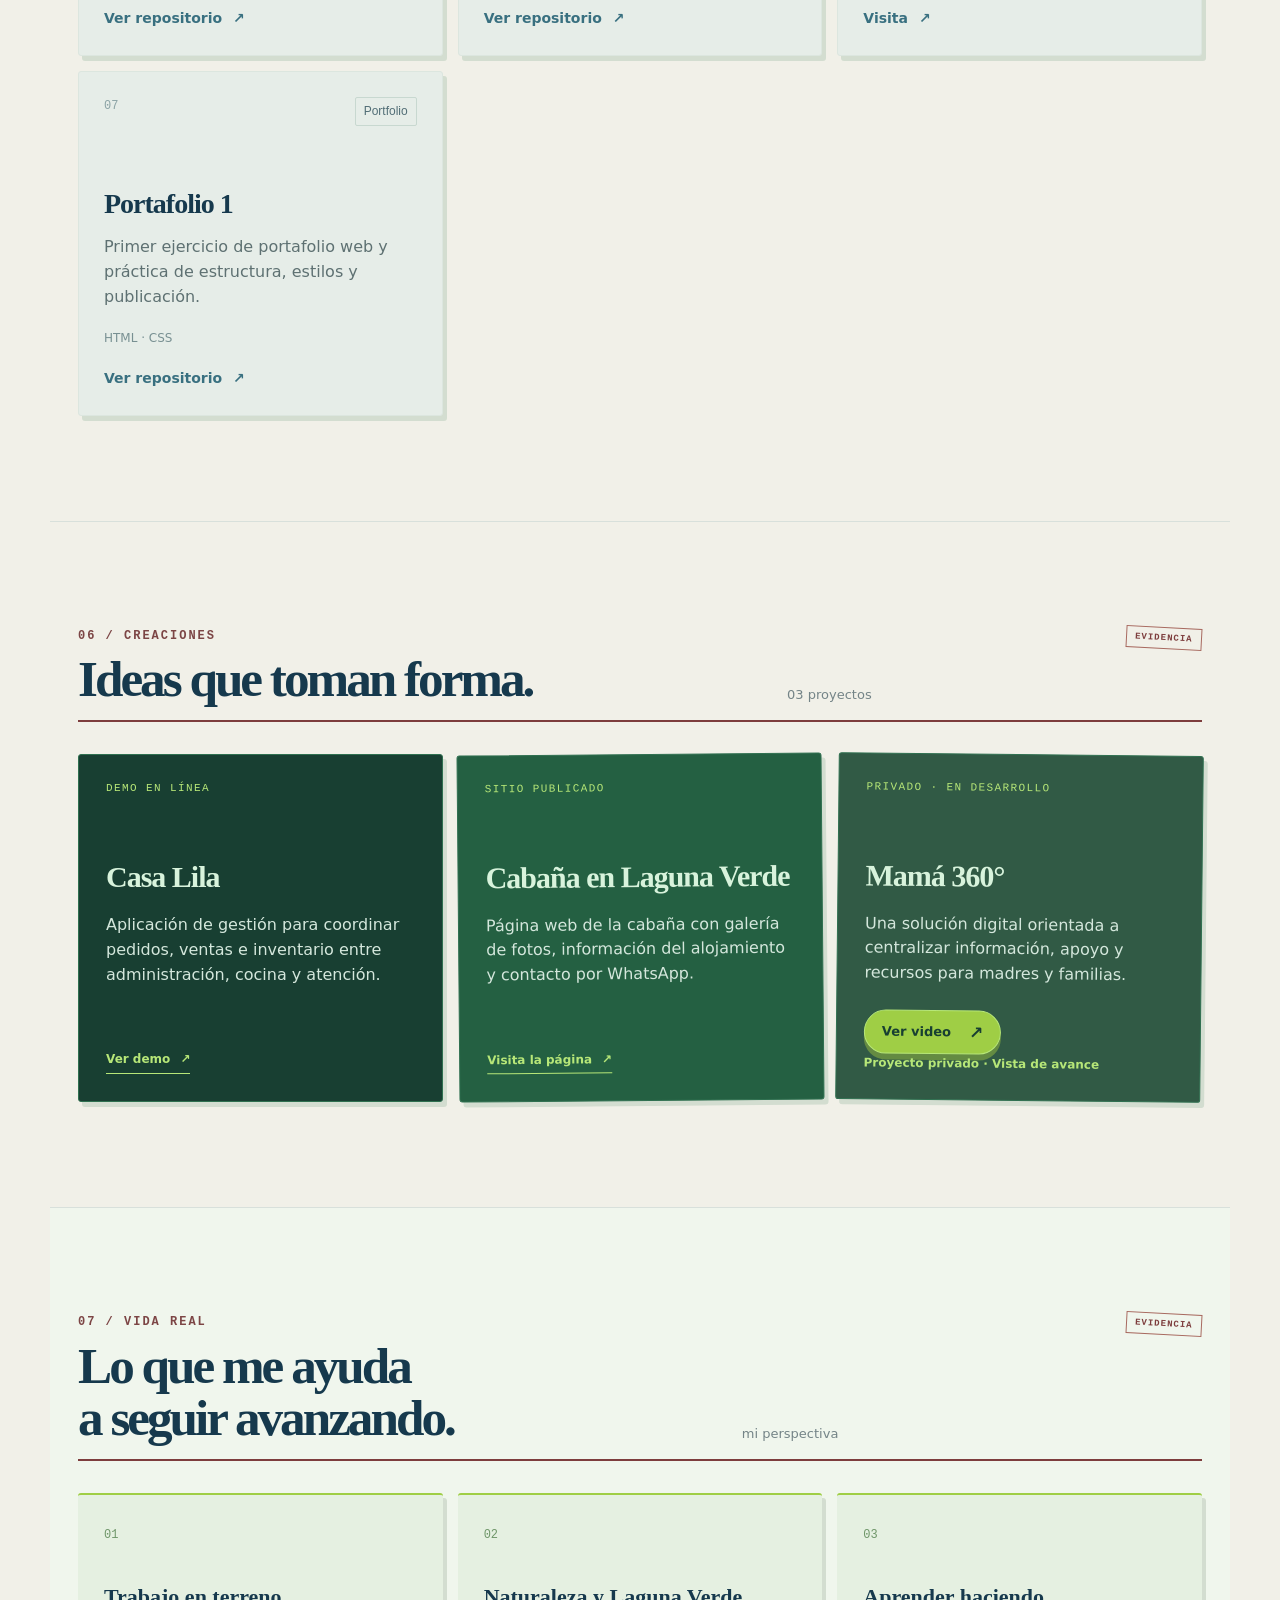
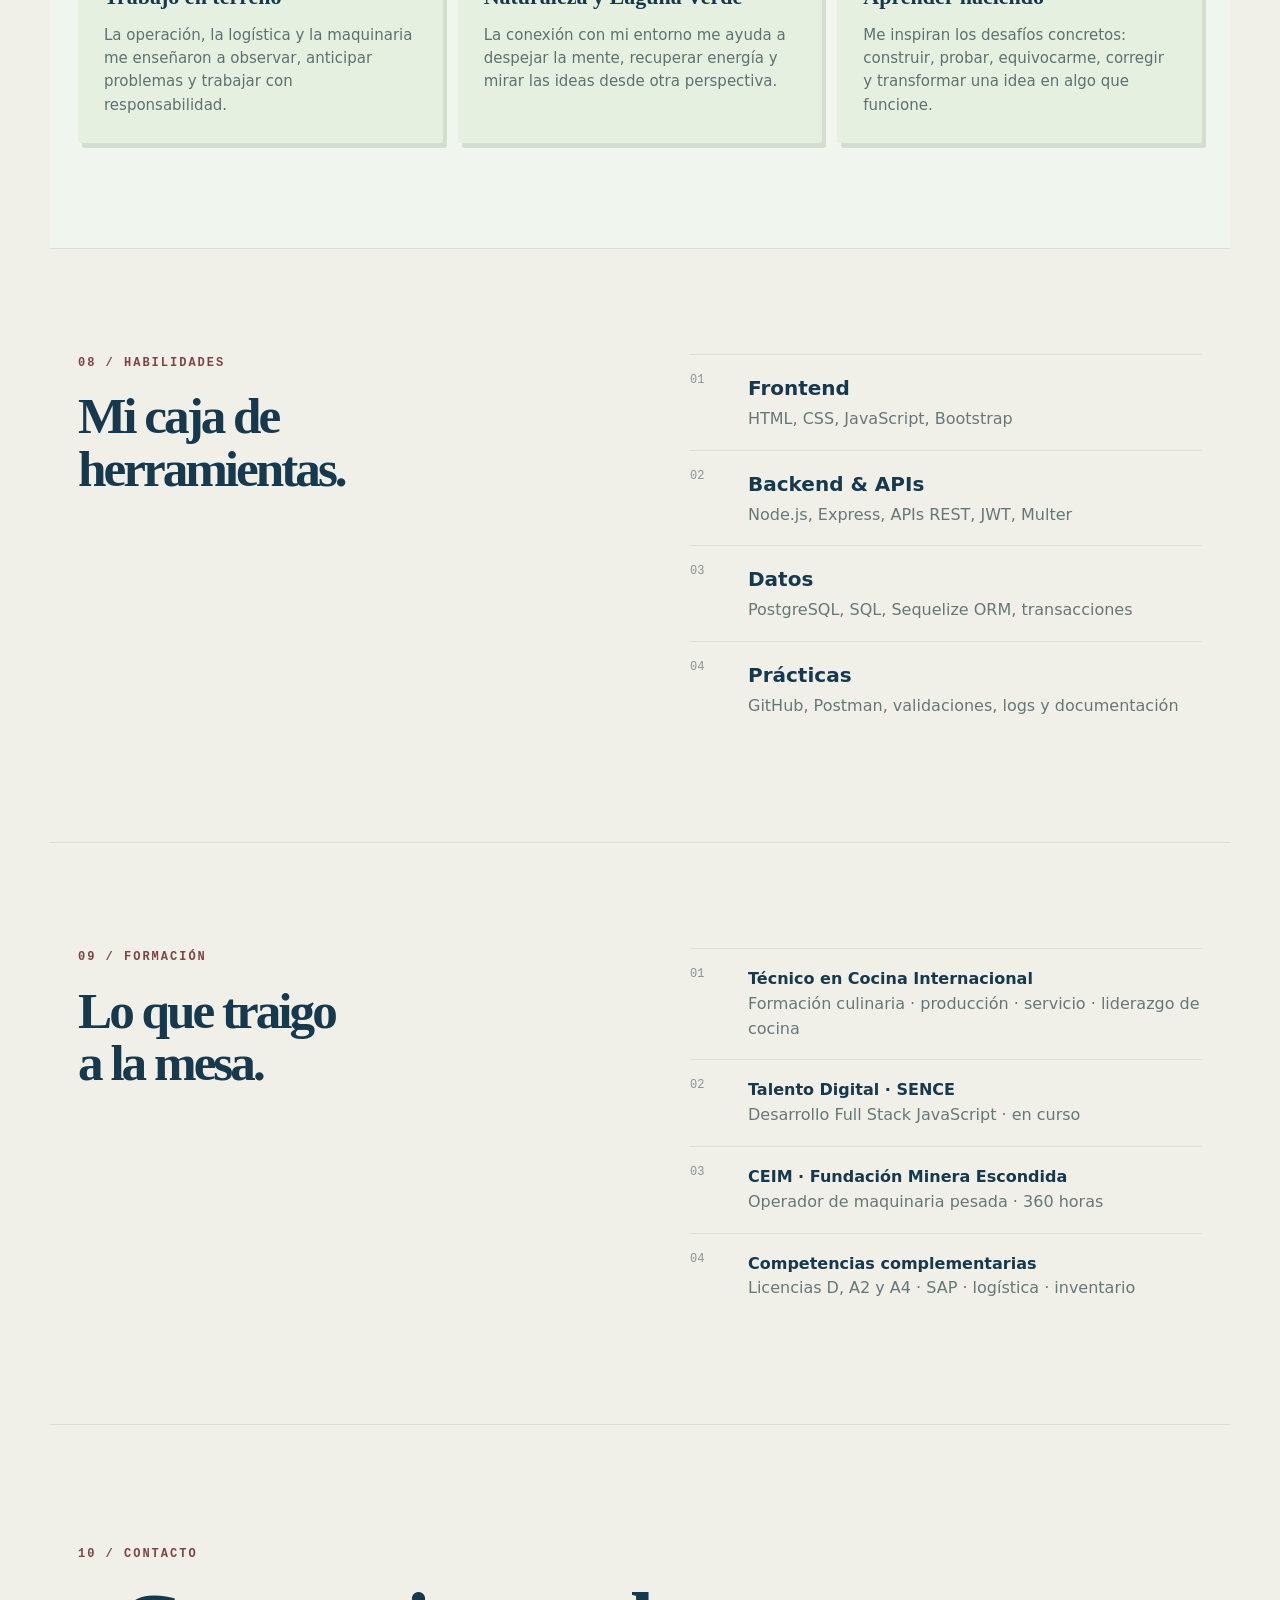
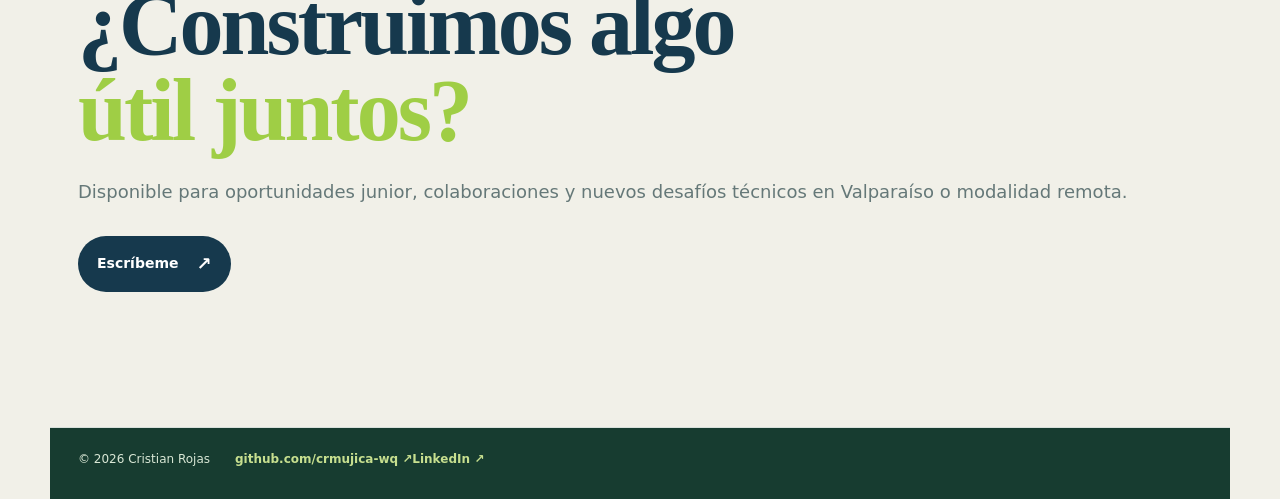
==== commit b9826c34: "Añadir perfil de LinkedIn al pie del portafolio" ====
--- a/index.html
+++ b/index.html
@@ -127,7 +127,7 @@
 
     <section class="closing" id="contacto"><p class="section-kicker">10 / CONTACTO</p><h2>¿Construimos algo<br><em>útil juntos?</em></h2><p>Disponible para oportunidades junior, colaboraciones y nuevos desafíos técnicos en Valparaíso o modalidad remota.</p><a class="button primary" href="mailto:crmujica@gmail.com">Escríbeme <span>↗</span></a></section>
   </main>
-  <footer><span>© <span id="year"></span> Cristian Rojas</span><a href="https://github.com/crmujica-wq" target="_blank" rel="noreferrer">github.com/crmujica-wq ↗</a></footer>
+  <footer><span>© <span id="year"></span> Cristian Rojas</span><nav class="footer-links" aria-label="Perfiles profesionales"><a href="https://github.com/crmujica-wq" target="_blank" rel="noreferrer">github.com/crmujica-wq ↗</a><a href="https://www.linkedin.com/in/cristian-rojas-mujica-350632127/" target="_blank" rel="noreferrer" aria-label="Perfil de Cristian Rojas en LinkedIn">LinkedIn ↗</a></nav></footer>
   <script src="script.js?v=experience7"></script>
 </body>
 </html>
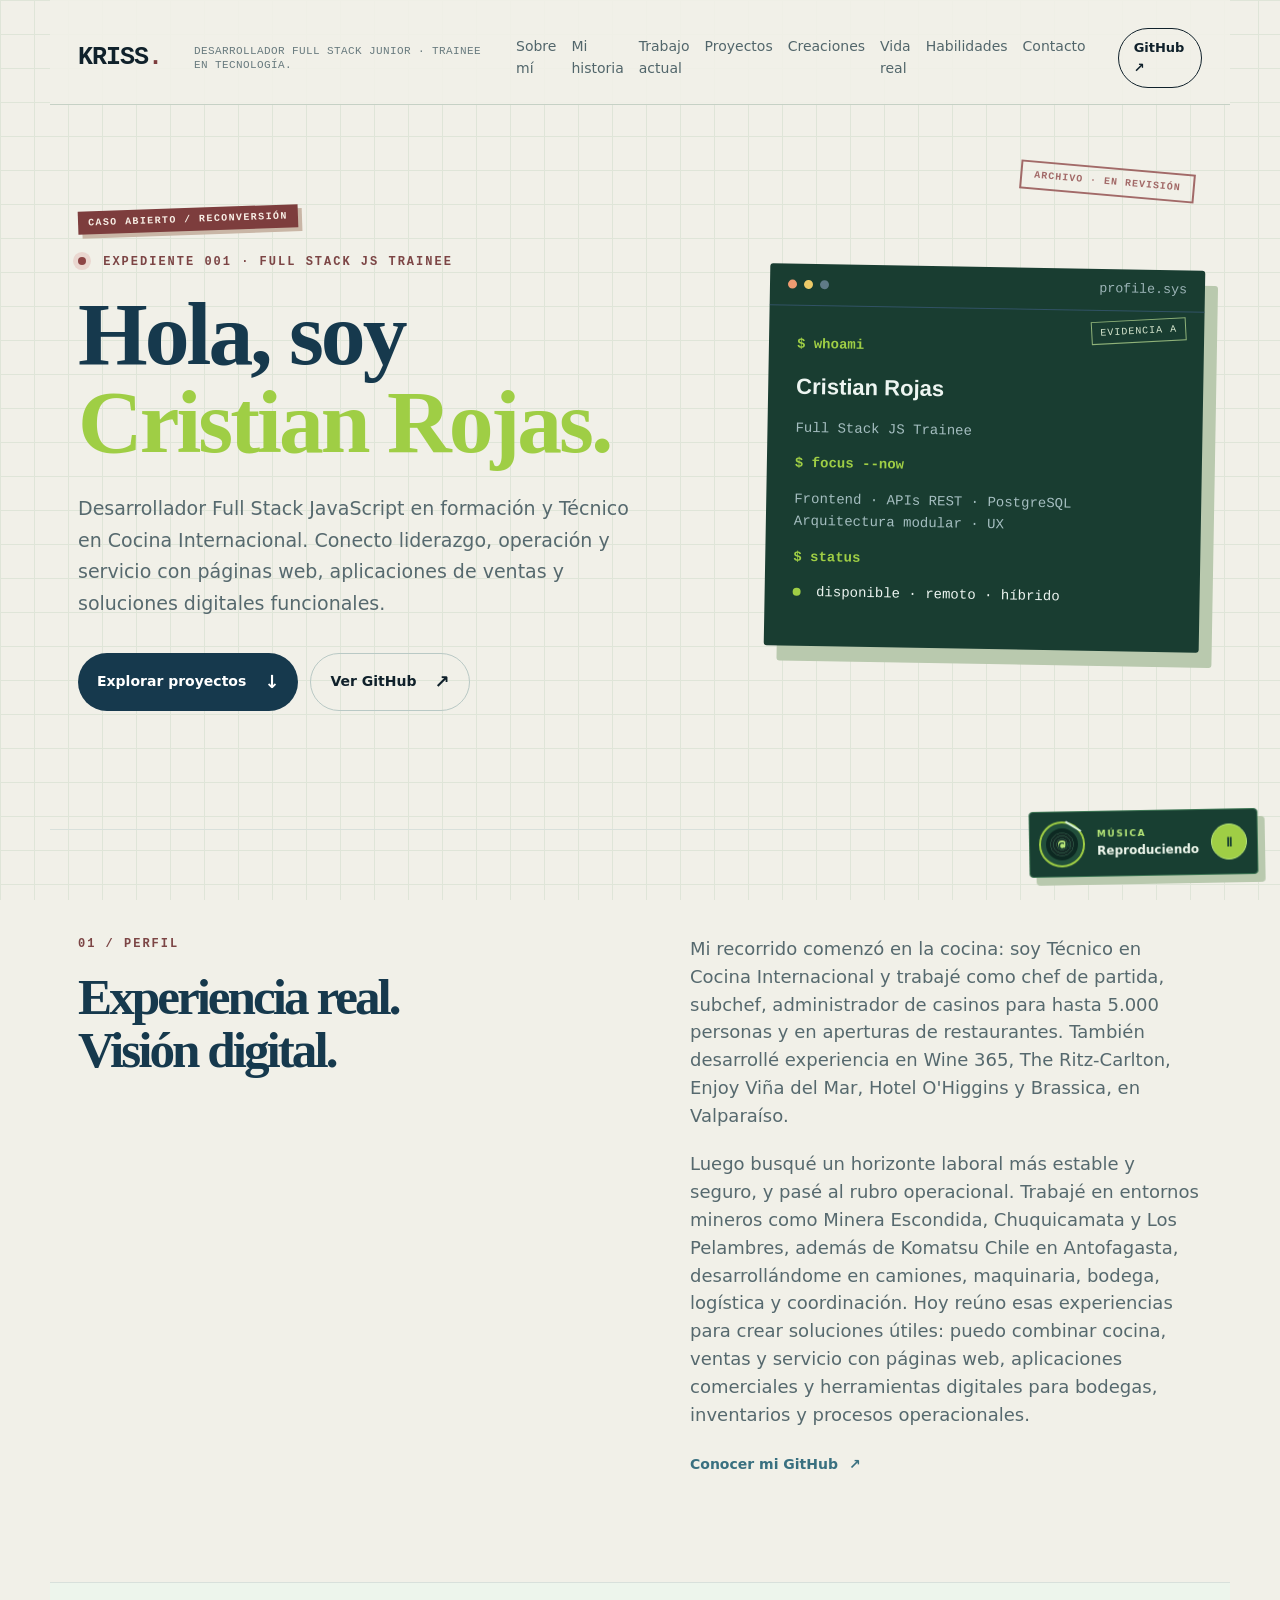
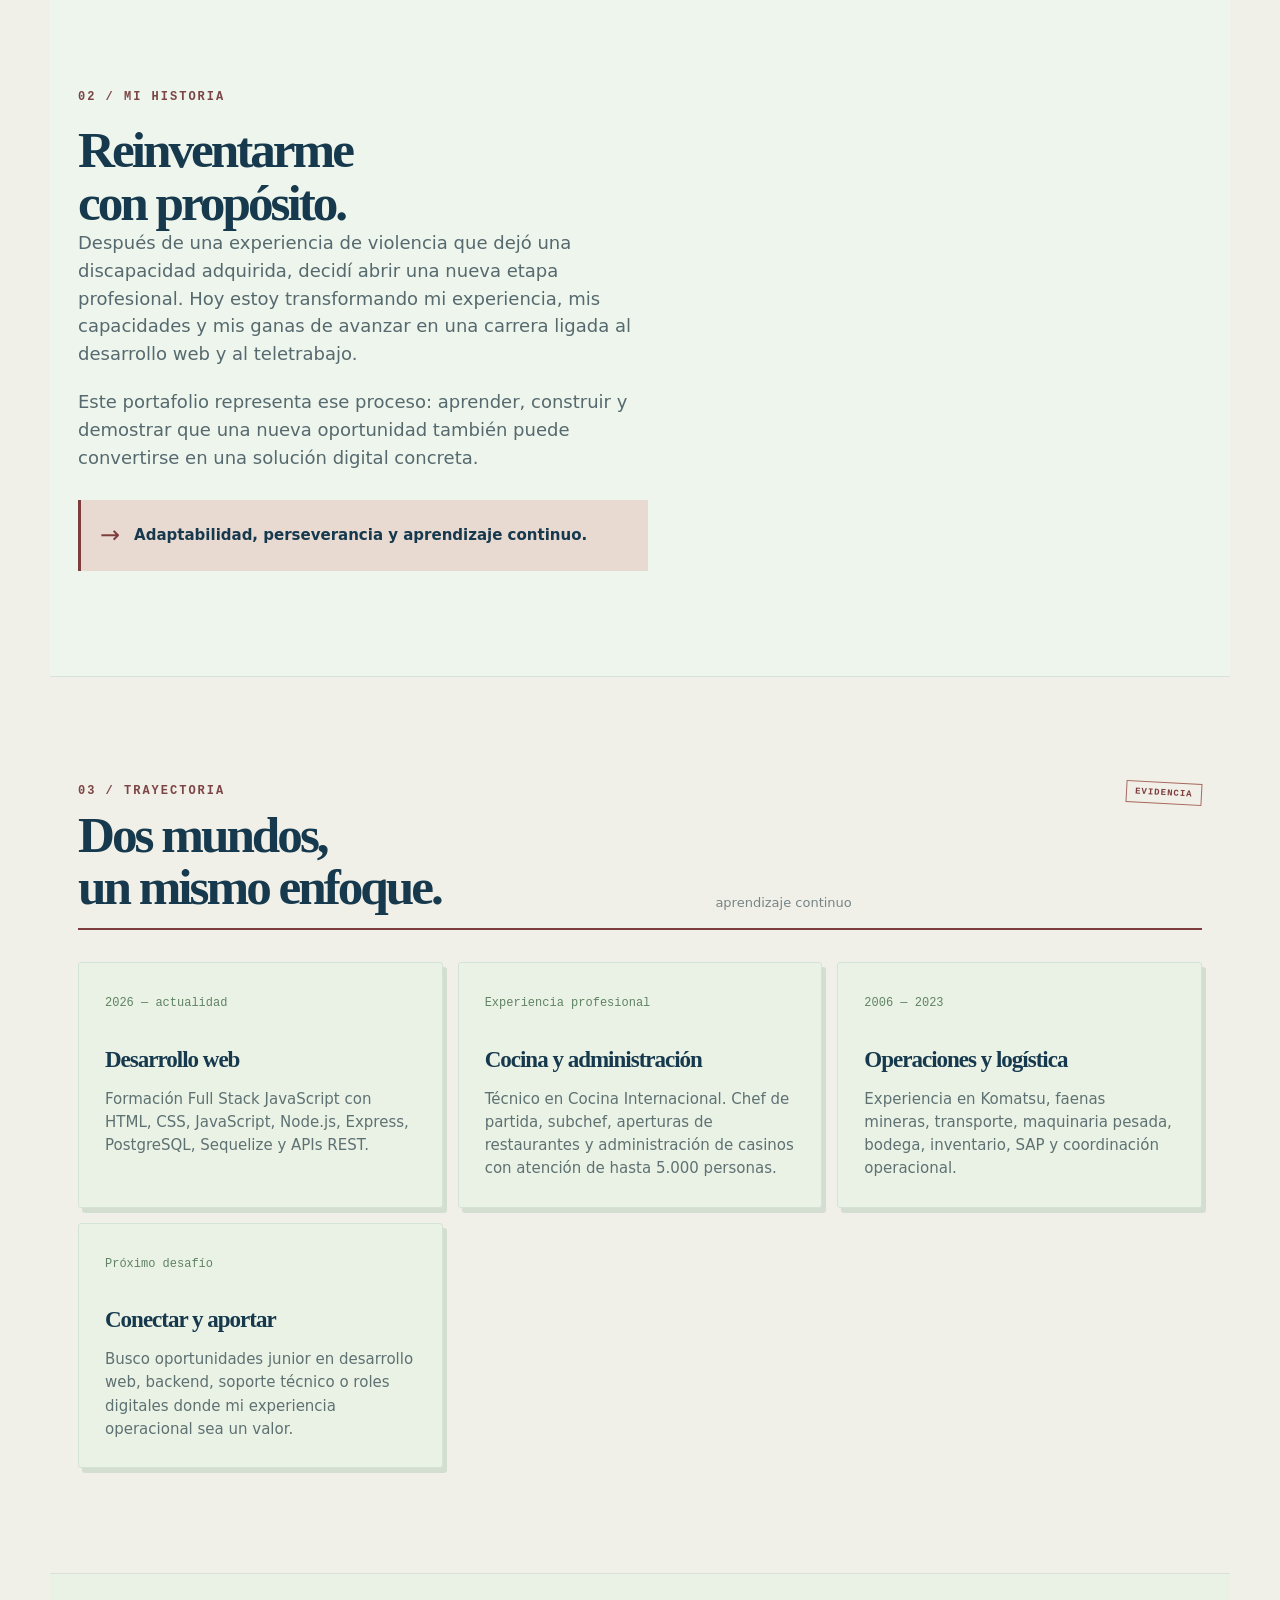
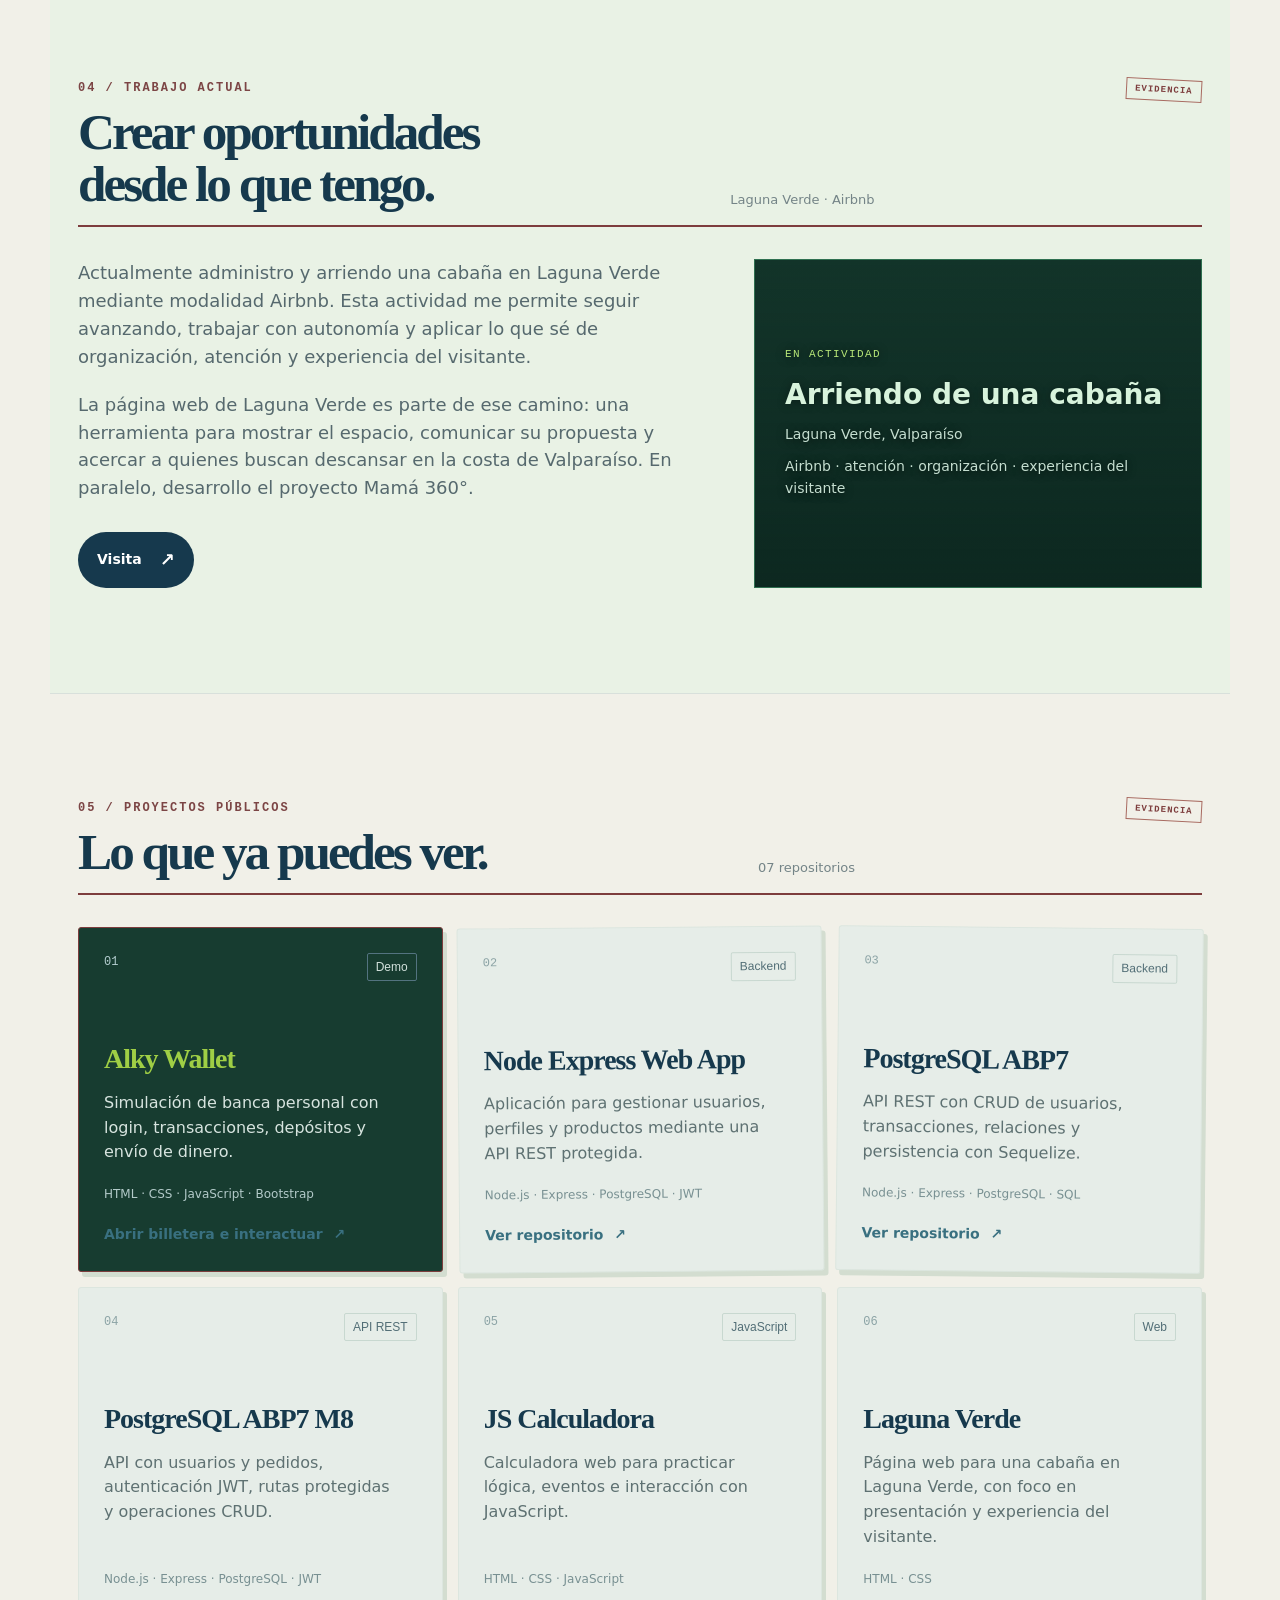
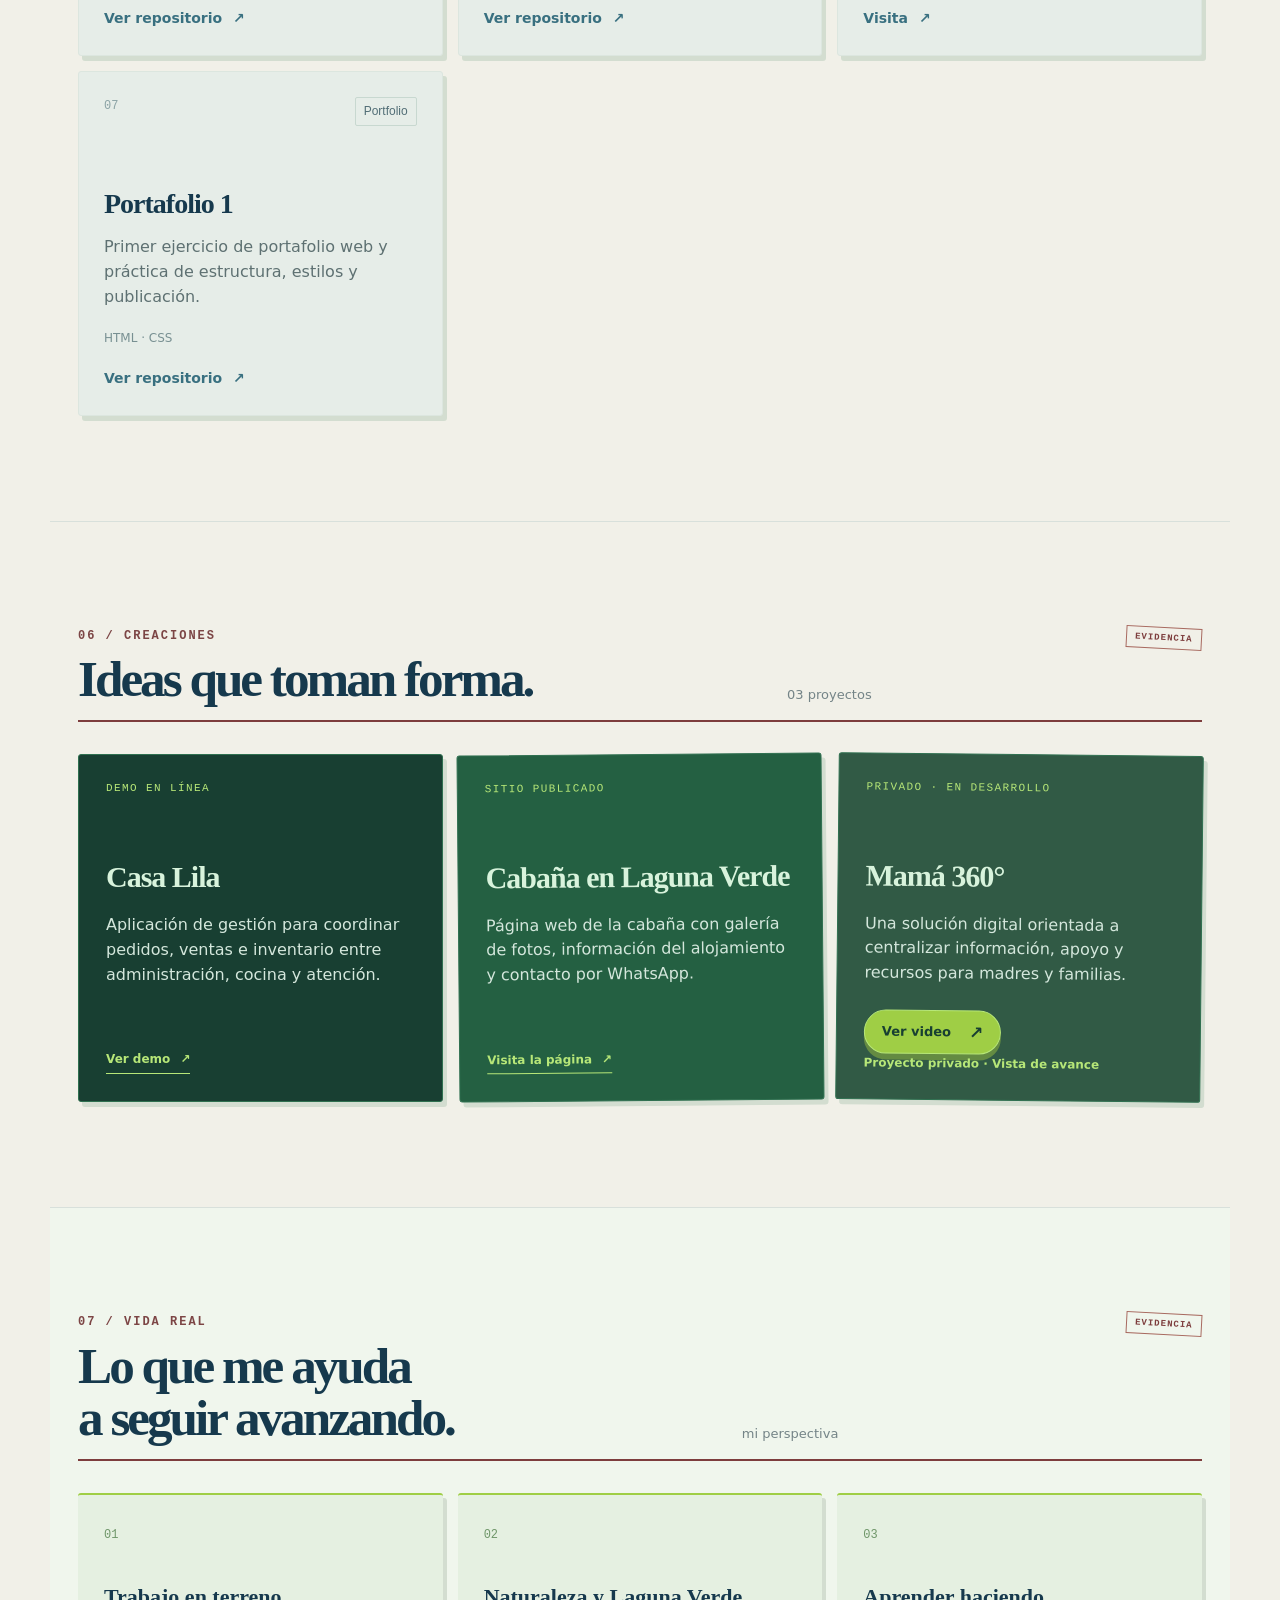
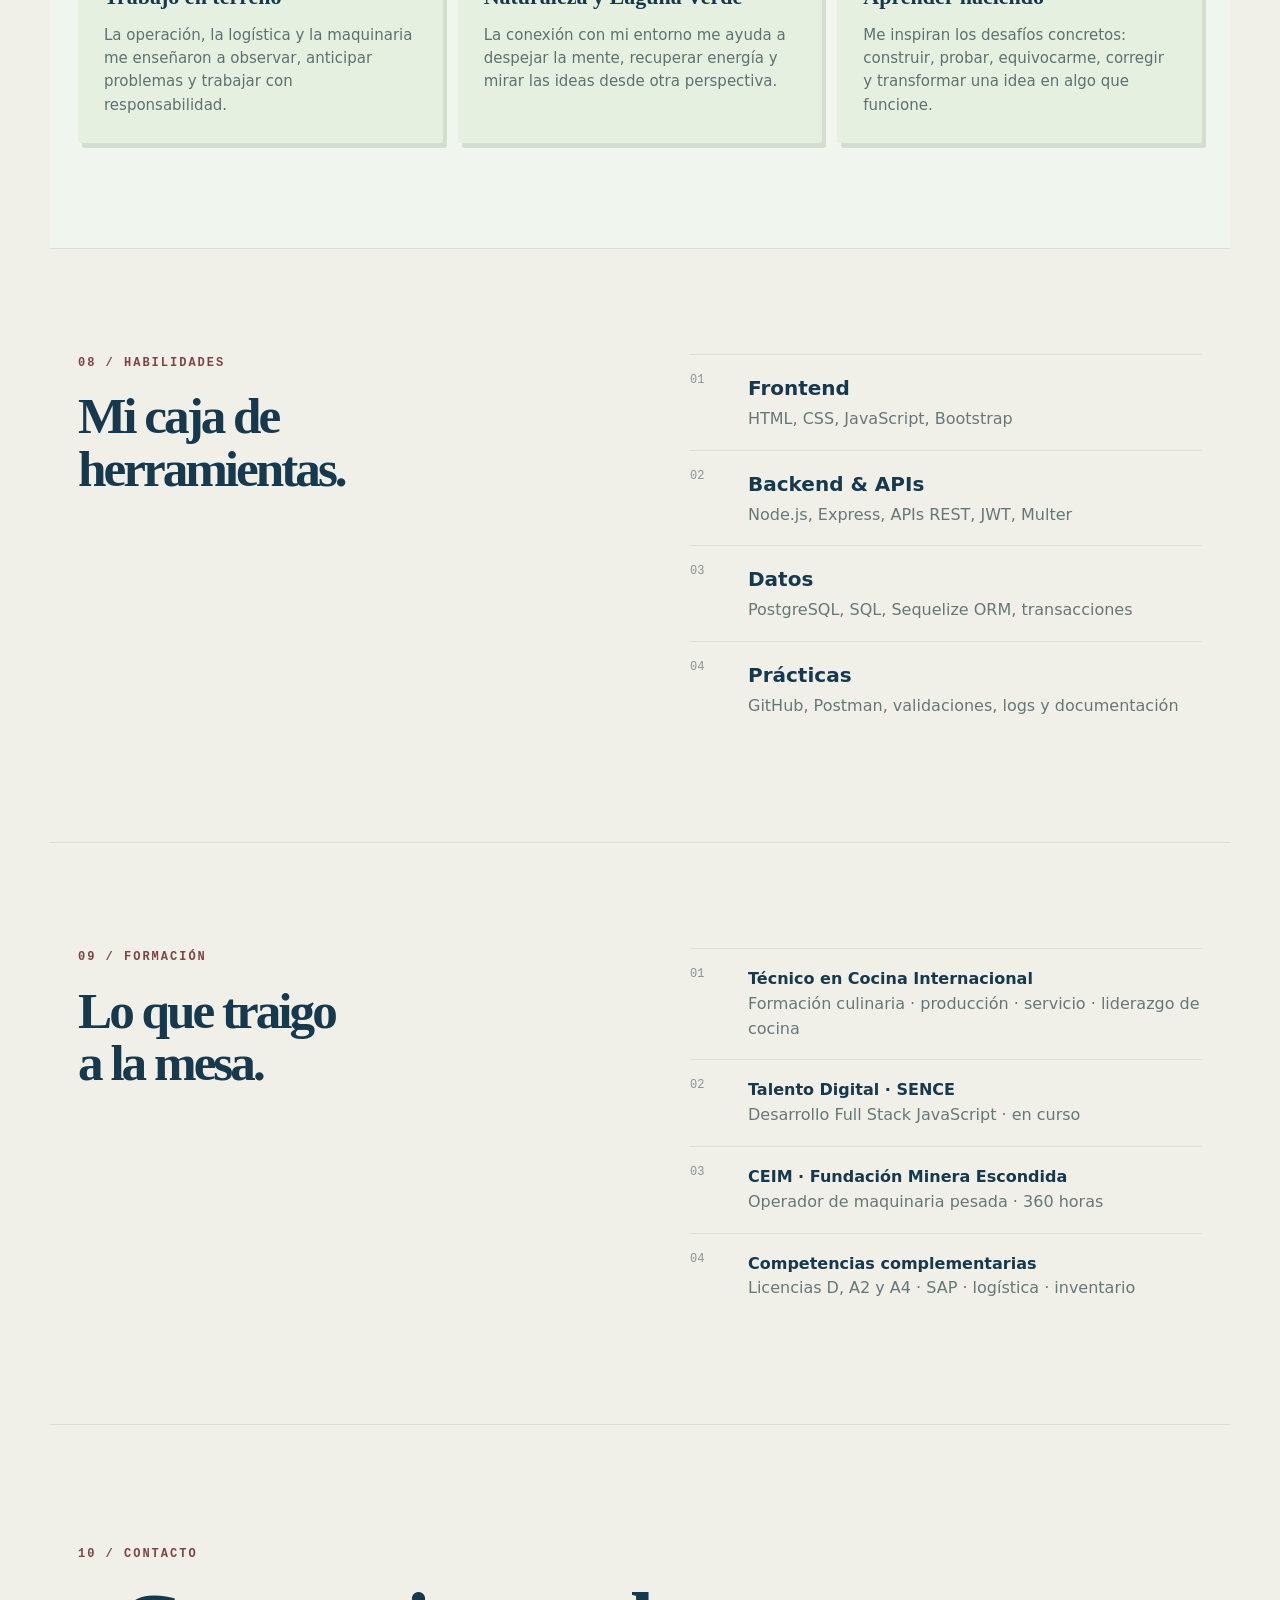
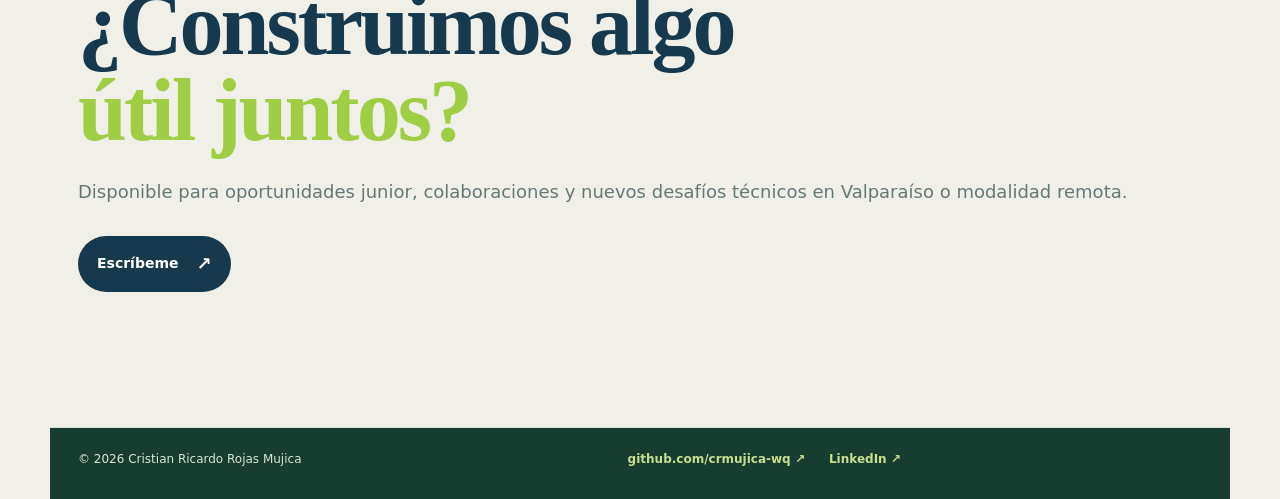
==== commit 4618a847: "Centrar pie y completar nombre de Cristian Rojas" ====
--- a/index.html
+++ b/index.html
@@ -127,7 +127,7 @@
 
     <section class="closing" id="contacto"><p class="section-kicker">10 / CONTACTO</p><h2>¿Construimos algo<br><em>útil juntos?</em></h2><p>Disponible para oportunidades junior, colaboraciones y nuevos desafíos técnicos en Valparaíso o modalidad remota.</p><a class="button primary" href="mailto:crmujica@gmail.com">Escríbeme <span>↗</span></a></section>
   </main>
-  <footer><span>© <span id="year"></span> Cristian Rojas</span><nav class="footer-links" aria-label="Perfiles profesionales"><a href="https://github.com/crmujica-wq" target="_blank" rel="noreferrer">github.com/crmujica-wq ↗</a><a href="https://www.linkedin.com/in/cristian-rojas-mujica-350632127/" target="_blank" rel="noreferrer" aria-label="Perfil de Cristian Rojas en LinkedIn">LinkedIn ↗</a></nav></footer>
+  <footer><span>© <span id="year"></span> Cristian Ricardo Rojas Mujica</span><nav class="footer-links" aria-label="Perfiles profesionales"><a href="https://github.com/crmujica-wq" target="_blank" rel="noreferrer">github.com/crmujica-wq ↗</a><a href="https://www.linkedin.com/in/cristian-rojas-mujica-350632127/" target="_blank" rel="noreferrer" aria-label="Perfil de Cristian Rojas en LinkedIn">LinkedIn ↗</a></nav></footer>
   <script src="script.js?v=experience7"></script>
 </body>
 </html>
--- a/styles.css
+++ b/styles.css
@@ -12,3 +12,5 @@
 @media(max-width:800px){.investigation-theme .hero::after{right:22px;top:25px;font-size:9px}.investigation-theme .hero{padding-top:105px}}
 .investigation-theme .hero-copy::before{content:'CASO ABIERTO  /  RECONVERSIÓN';display:inline-block;margin:0 0 22px;padding:6px 10px;background:#7d3d3d;color:#f8eee5;font:800 10px ui-monospace,SFMono-Regular,Menlo,monospace;letter-spacing:1.4px;transform:rotate(-2deg);box-shadow:4px 4px 0 #c9b6a6}.investigation-theme .section-heading{border-bottom:2px solid #7d3d3d;padding-bottom:15px}.investigation-theme .section-heading .section-kicker{margin-bottom:8px}.investigation-theme .section-heading::after{content:'EVIDENCIA';align-self:start;color:#7d3d3d;border:1px solid #a86a60;padding:5px 8px;font:800 9px ui-monospace,SFMono-Regular,Menlo,monospace;letter-spacing:1px;transform:rotate(3deg)}.investigation-theme .story-note{border-left-color:#7d3d3d;background:#e8d9d1}.investigation-theme .story-note span{color:#7d3d3d}.investigation-theme .project-card.featured{background:#173c30;border-color:#7d3d3d}.investigation-theme .private-tag,.investigation-theme .private-link{color:#7d3d3d}.investigation-theme footer{background:#173c30;color:#d9e7d5}.investigation-theme footer a{color:#c7df8f}
 
+
+.footer-links{display:flex;align-items:center;justify-content:center;gap:24px;margin:0 auto}.footer-links a{display:inline-block;margin:0}@media(max-width:800px){.footer-links{justify-content:flex-start;margin:14px 0 0;gap:18px;flex-wrap:wrap}}
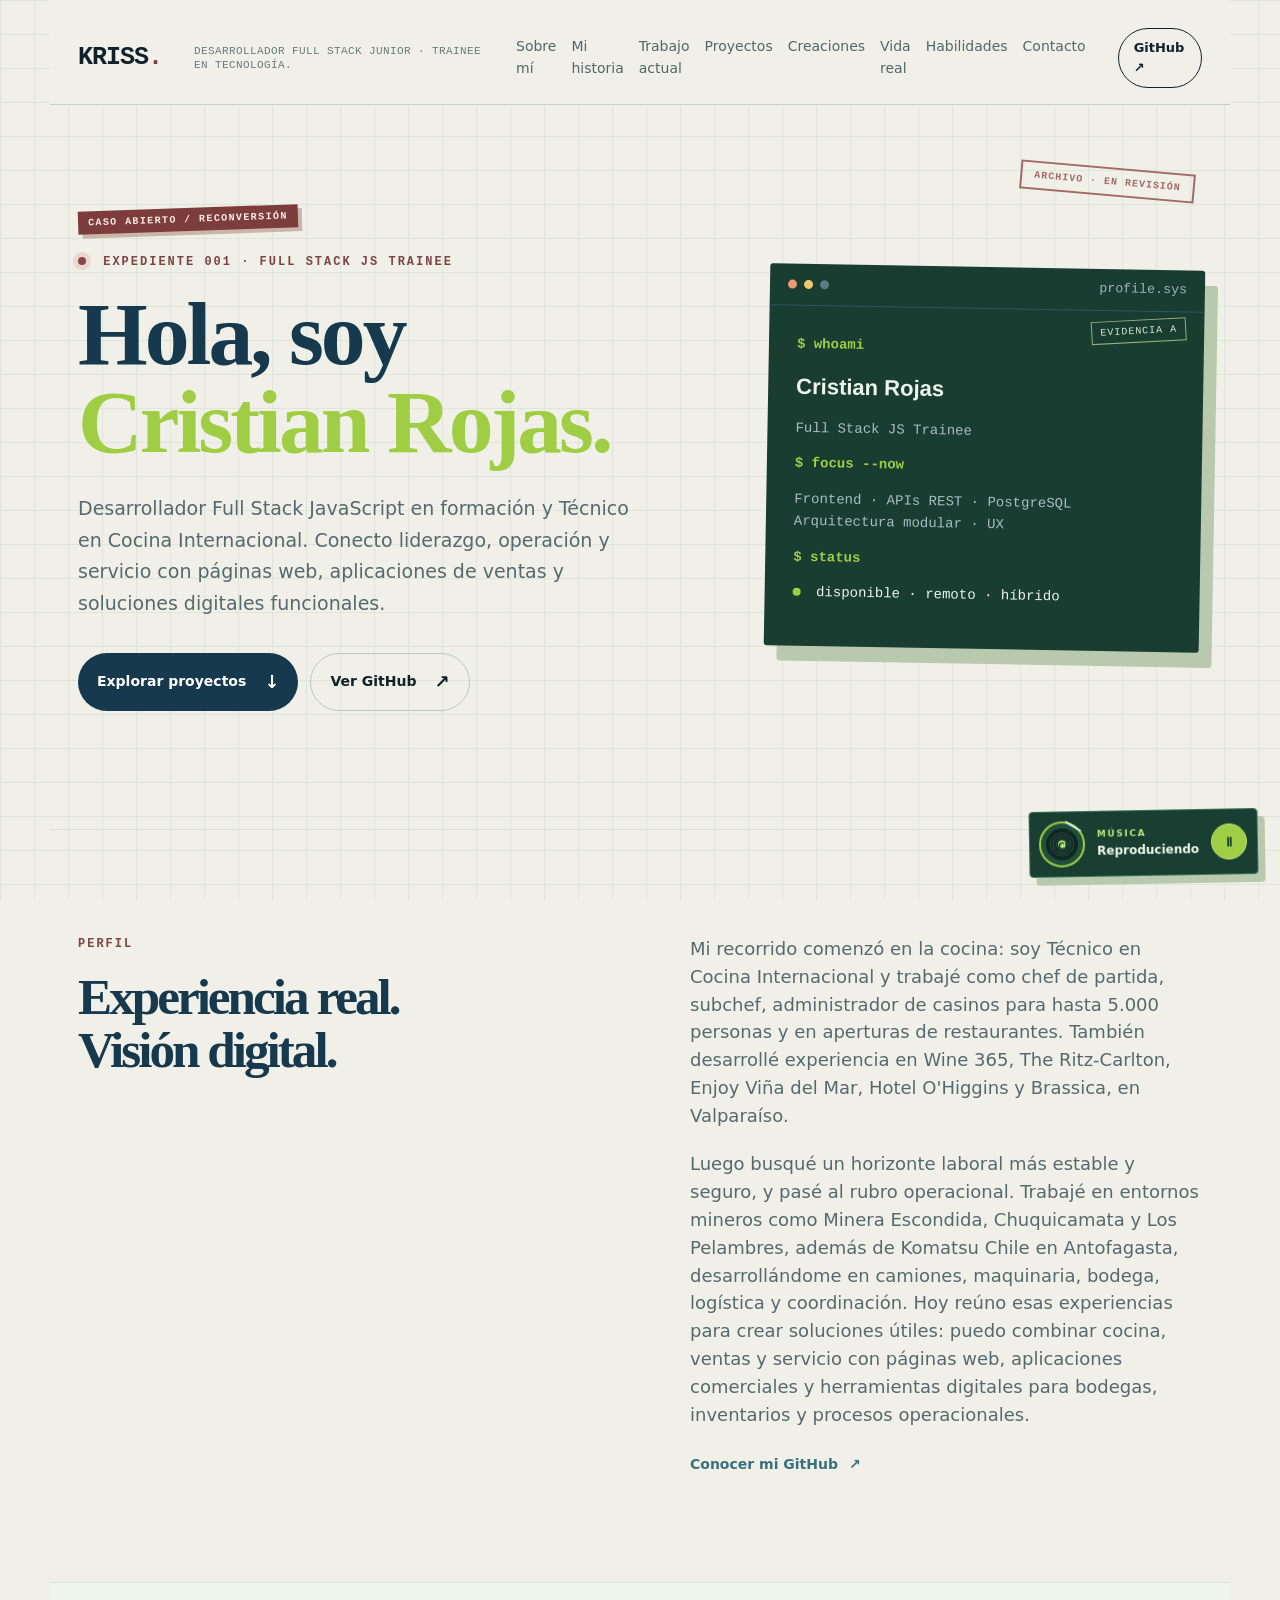
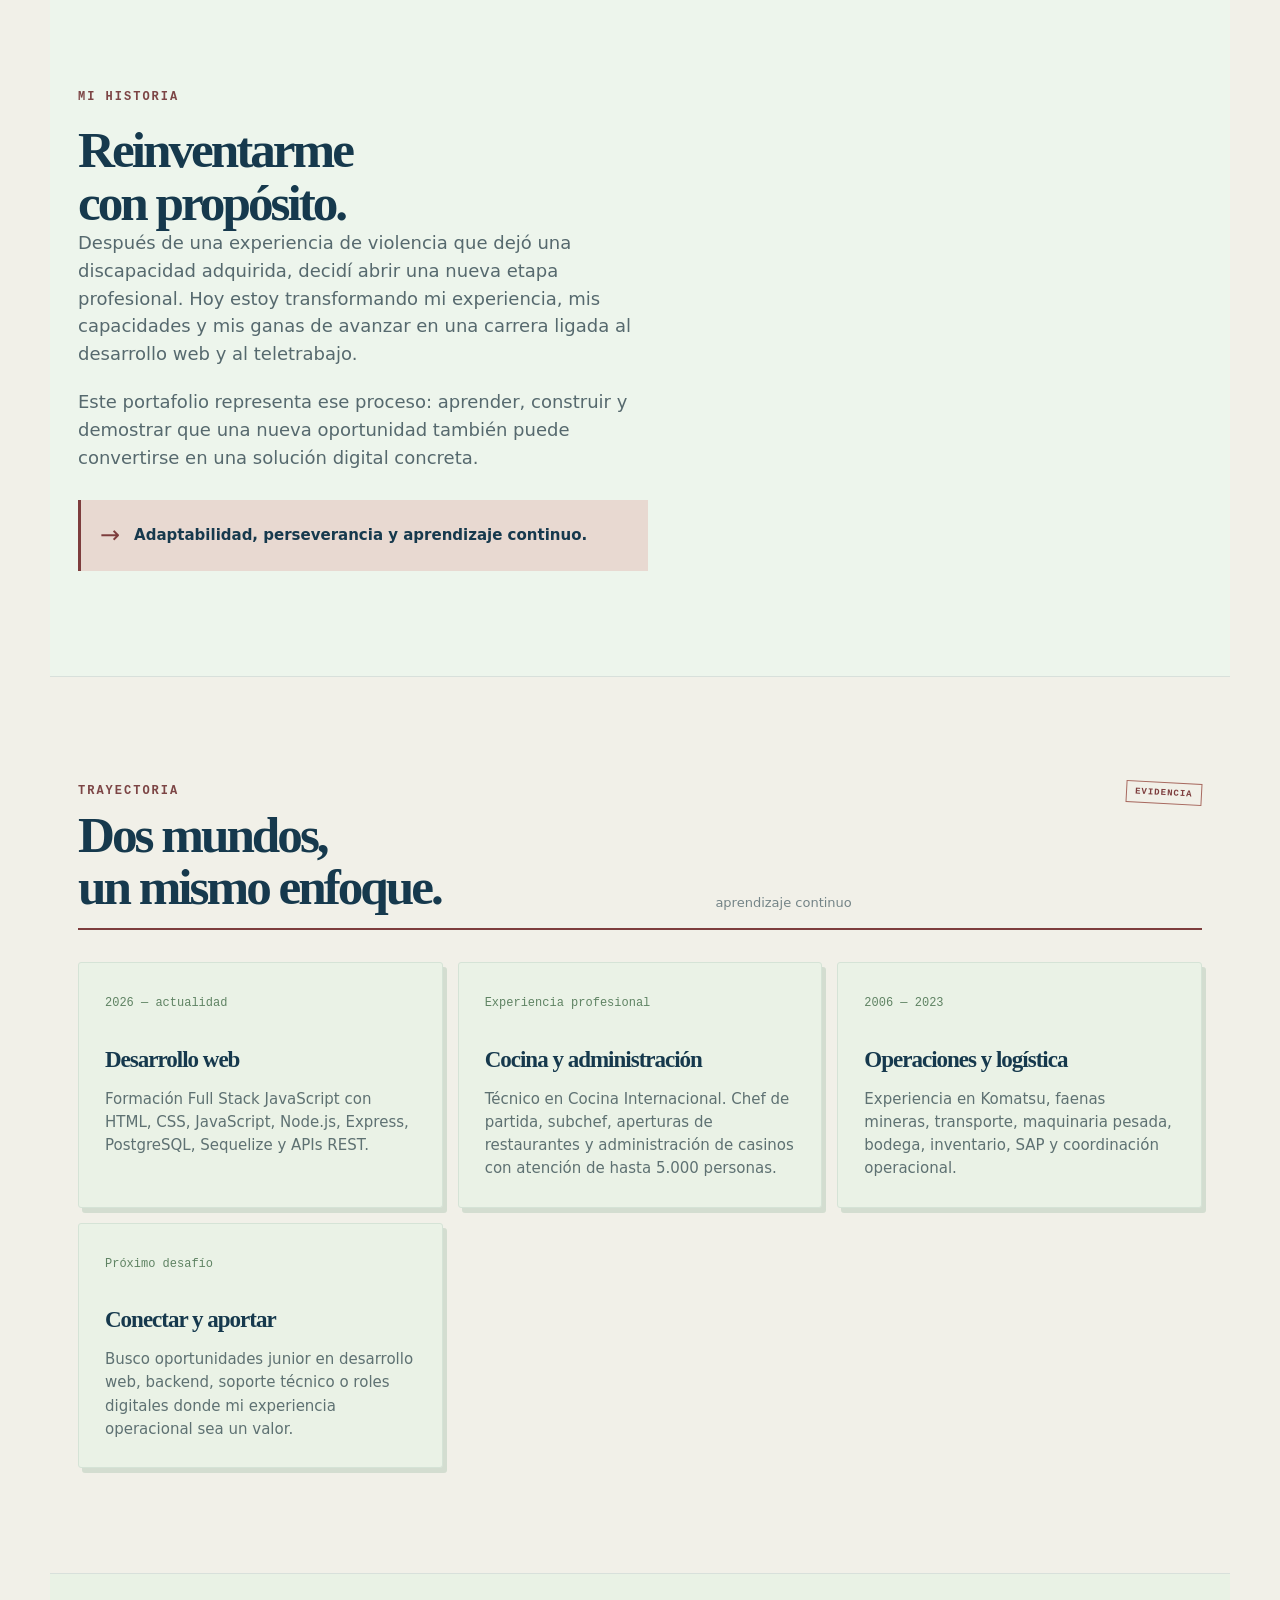
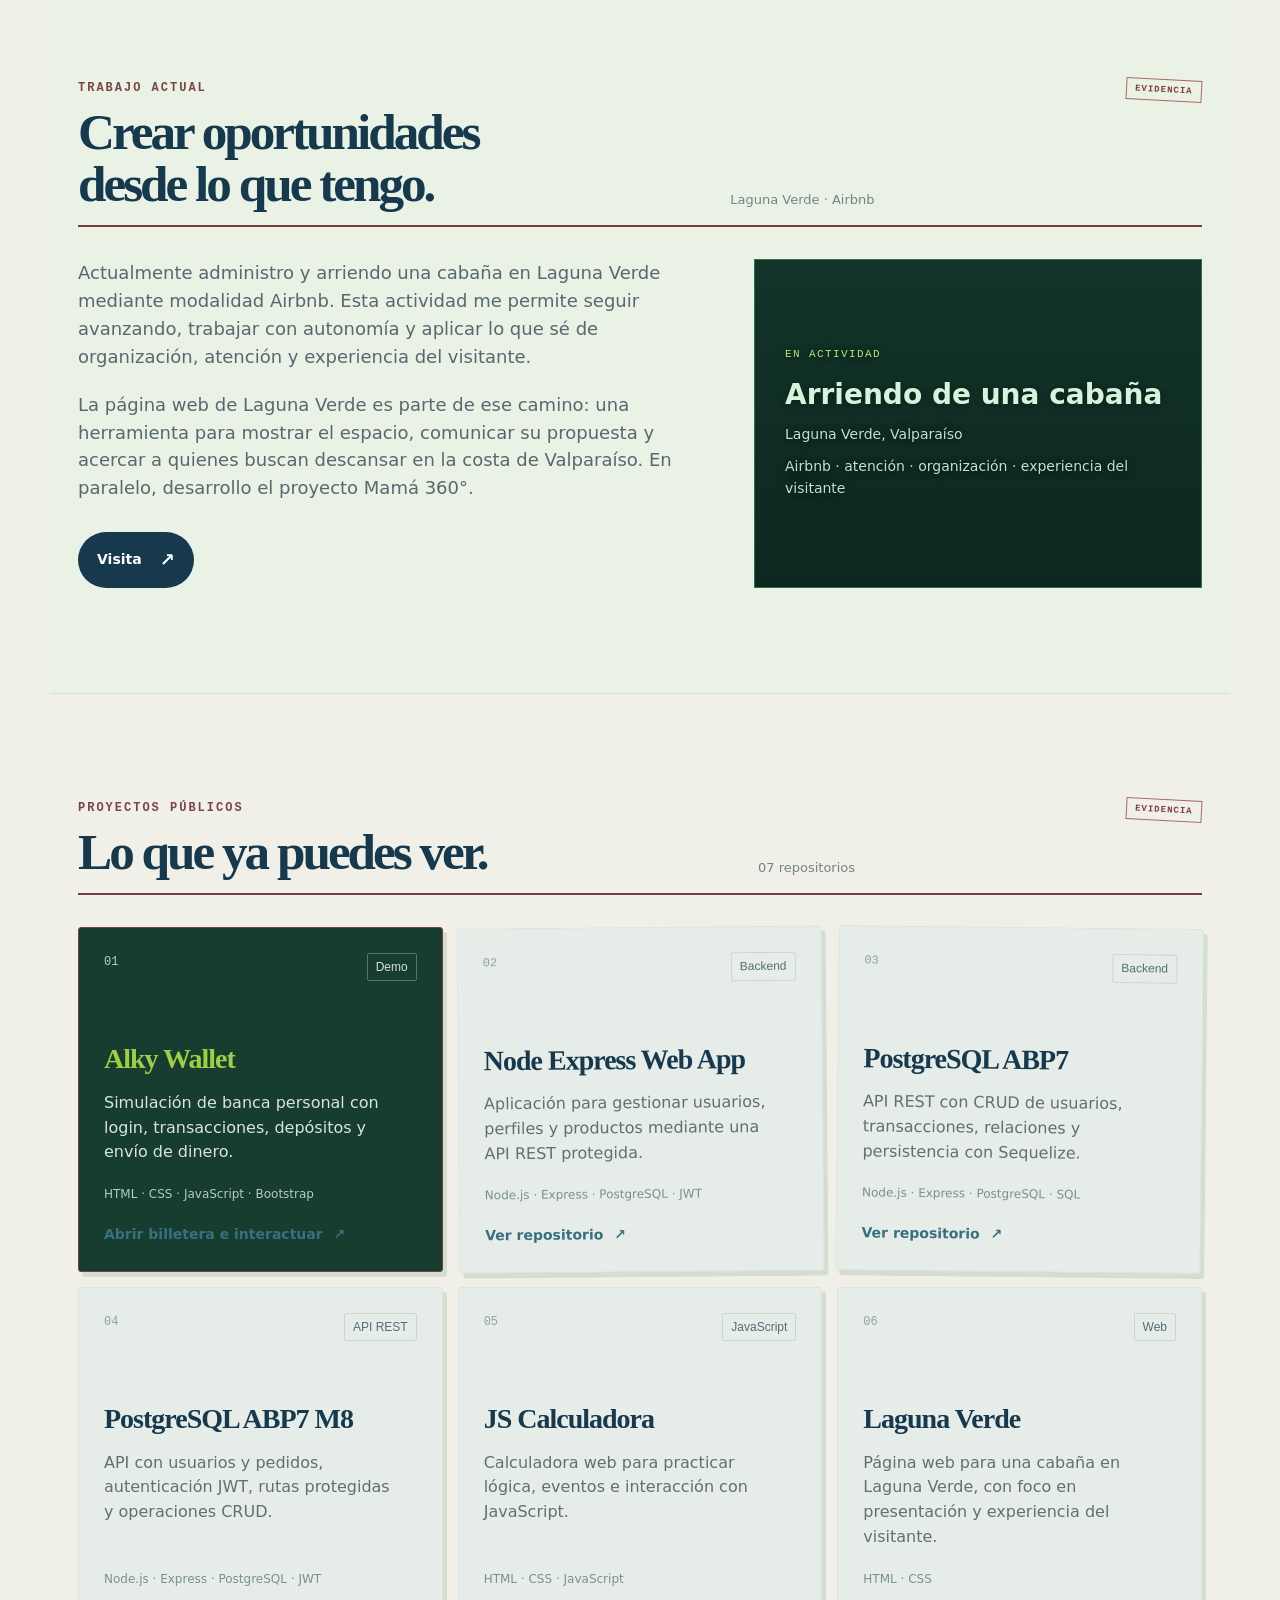
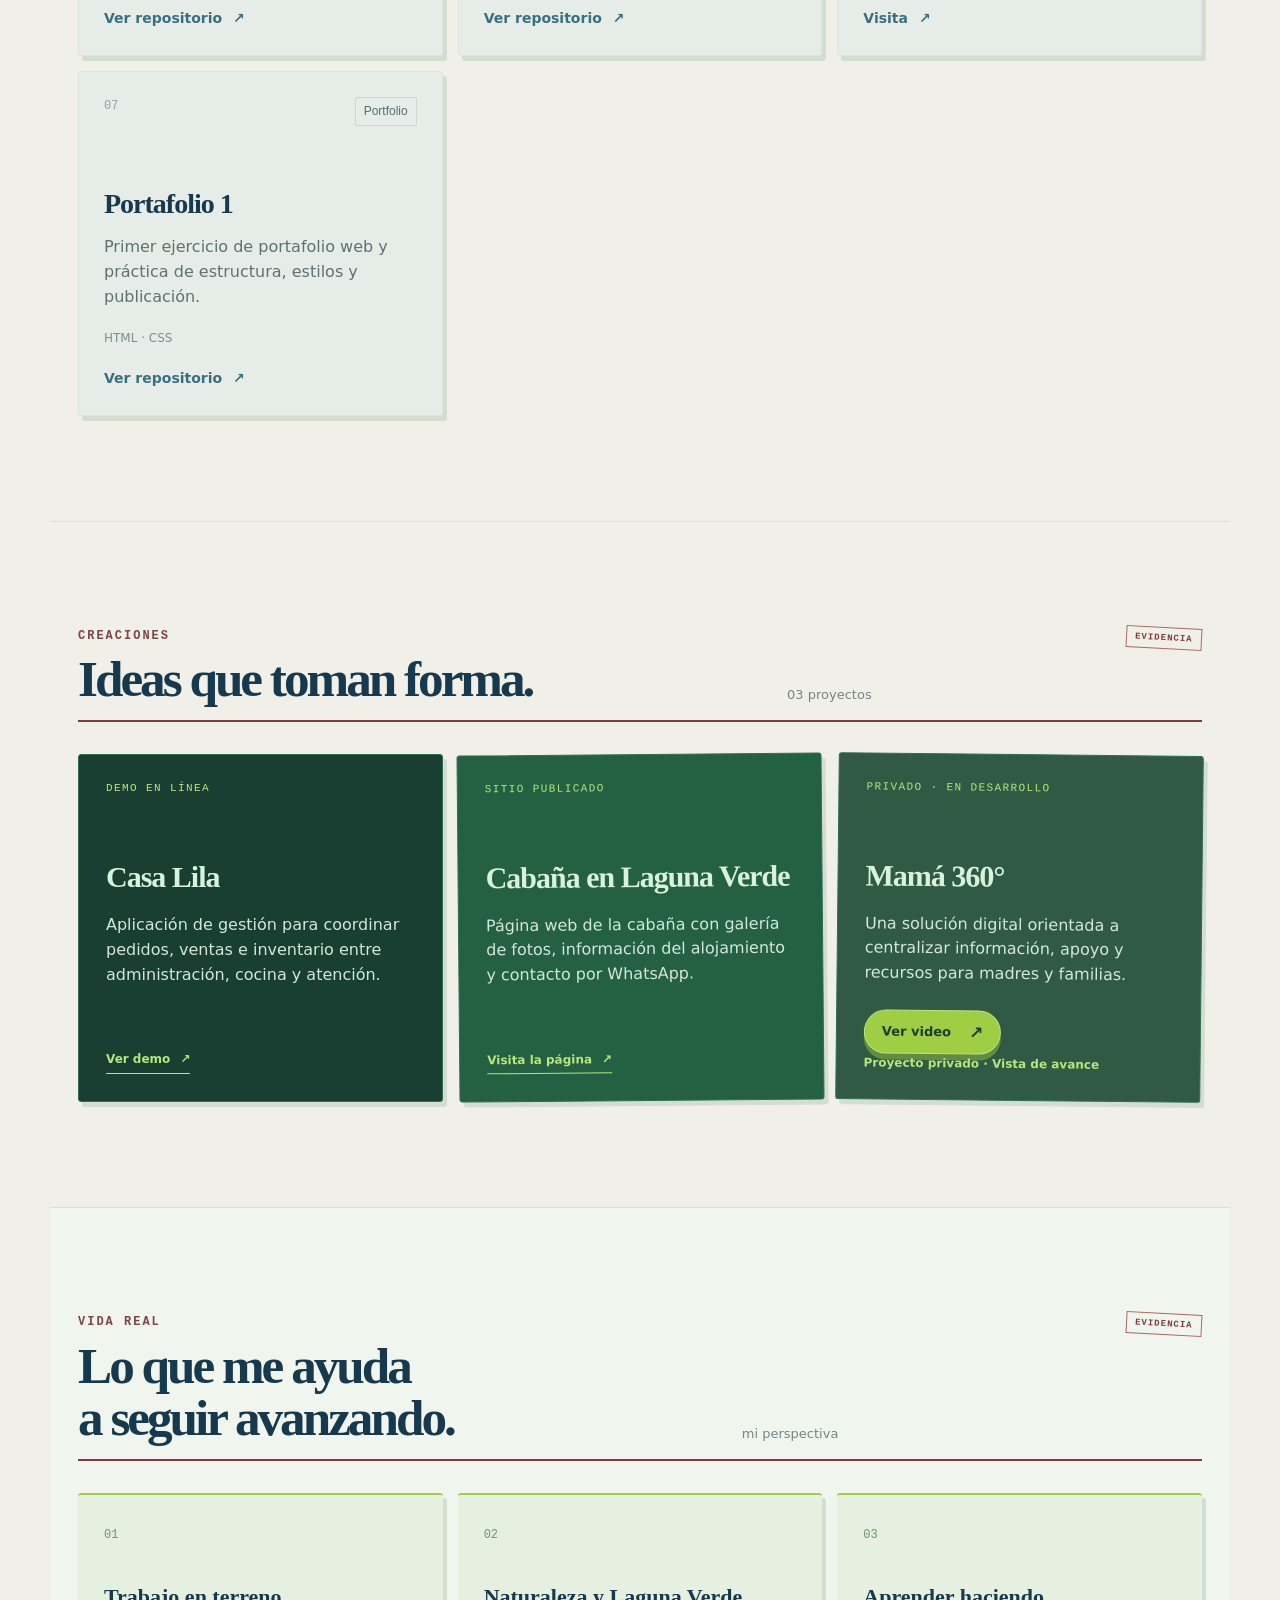
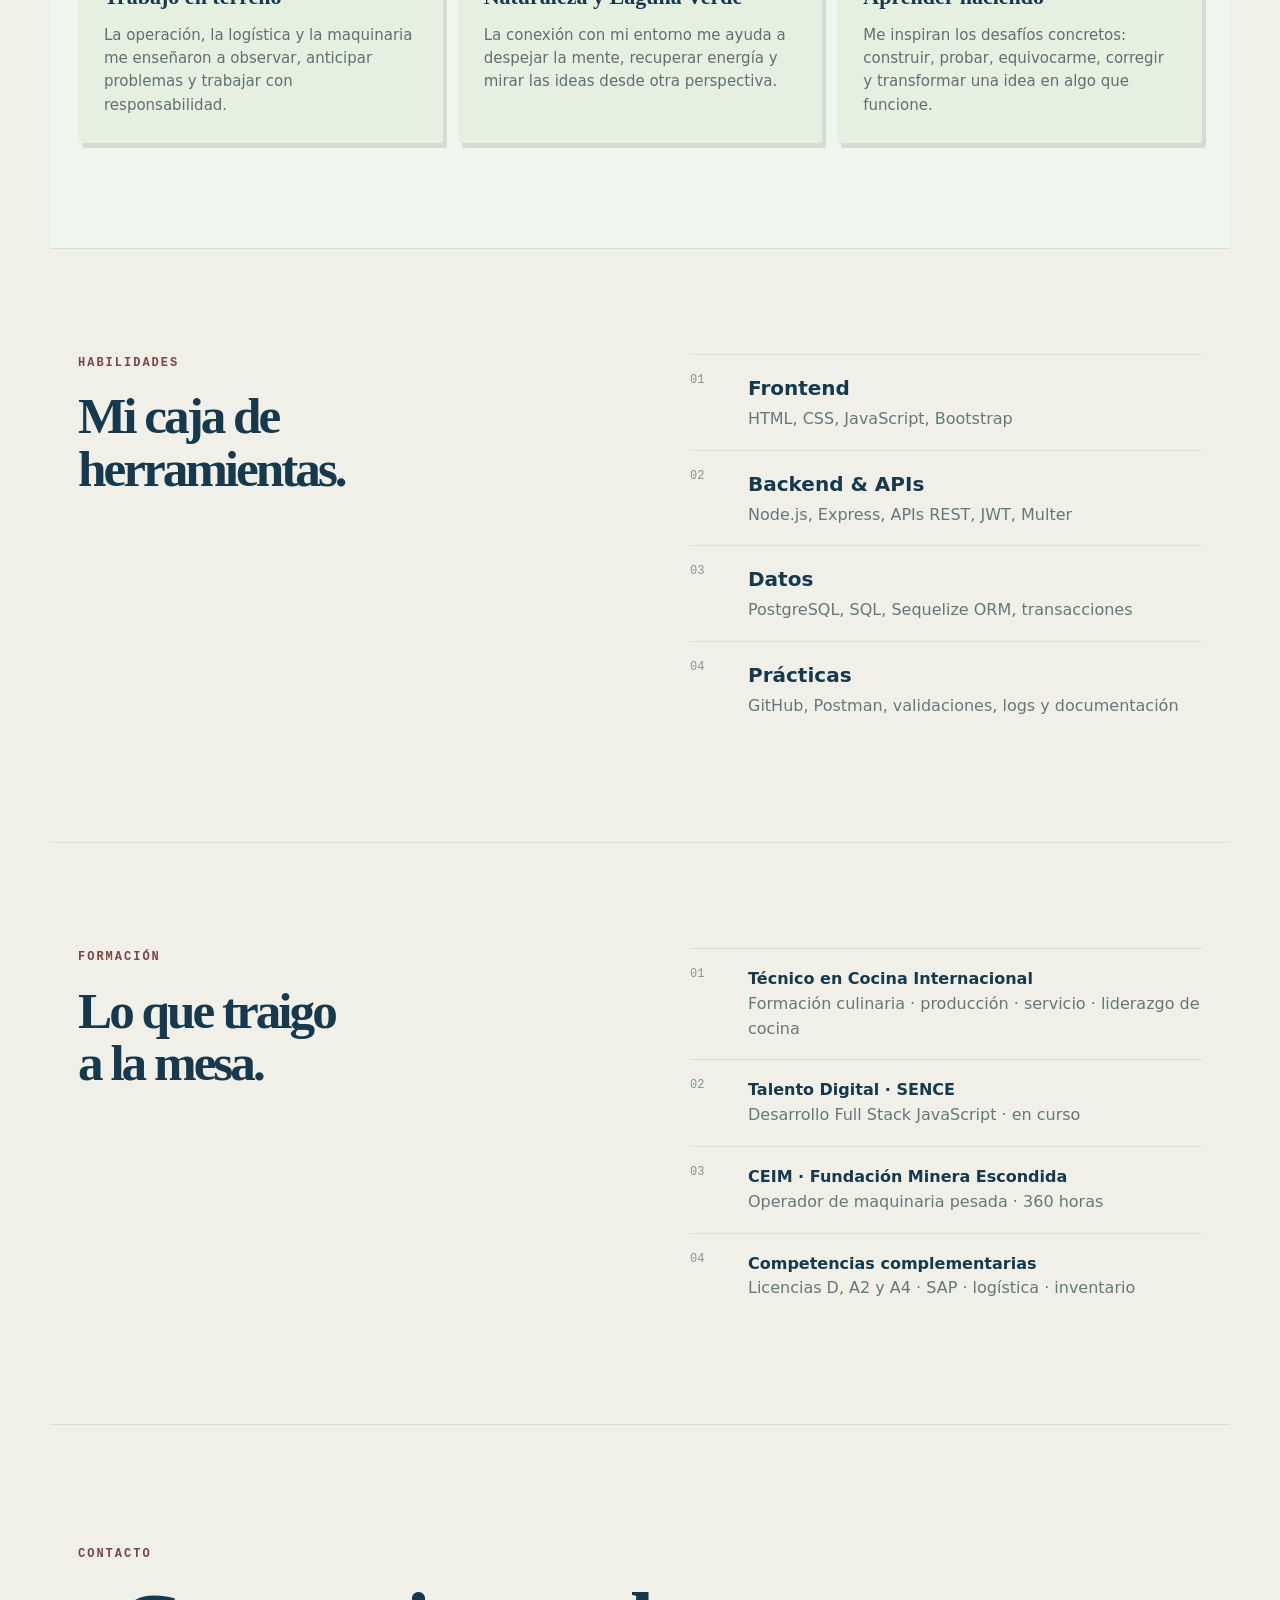
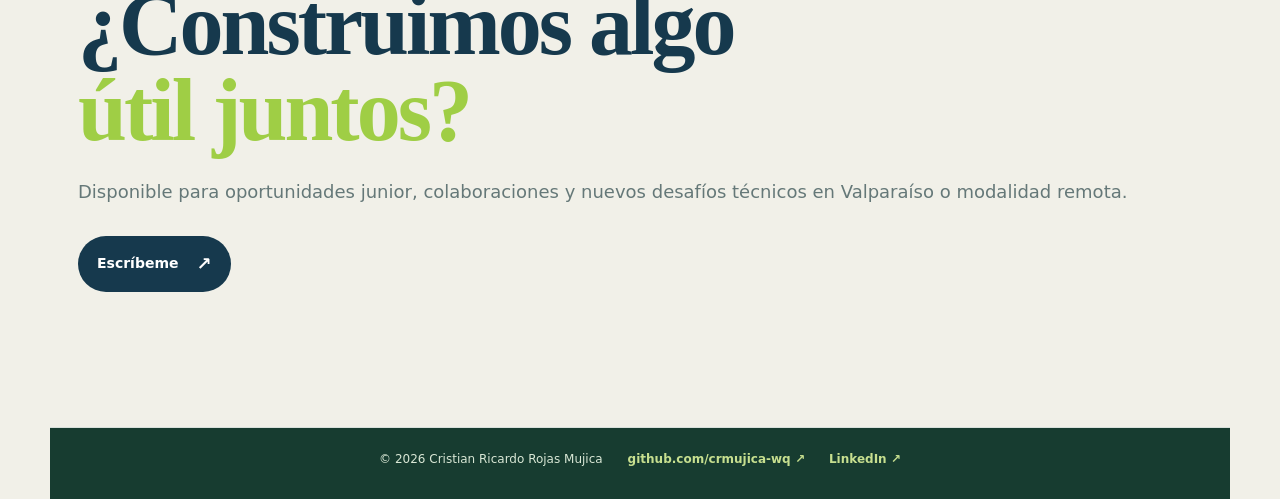
==== commit 00e30633: "Quitar numeración de rótulos de sección" ====
--- a/index.html
+++ b/index.html
@@ -56,17 +56,17 @@
     </section>
 
     <section class="section split" id="sobre-mi">
-      <div><p class="section-kicker">01 / PERFIL</p><h2>Experiencia real.<br>Visión digital.</h2></div>
+      <div><p class="section-kicker">PERFIL</p><h2>Experiencia real.<br>Visión digital.</h2></div>
       <div class="section-text"><p>Mi recorrido comenzó en la cocina: soy Técnico en Cocina Internacional y trabajé como chef de partida, subchef, administrador de casinos para hasta 5.000 personas y en aperturas de restaurantes. También desarrollé experiencia en Wine 365, The Ritz-Carlton, Enjoy Viña del Mar, Hotel O'Higgins y Brassica, en Valparaíso.</p><p>Luego busqué un horizonte laboral más estable y seguro, y pasé al rubro operacional. Trabajé en entornos mineros como Minera Escondida, Chuquicamata y Los Pelambres, además de Komatsu Chile en Antofagasta, desarrollándome en camiones, maquinaria, bodega, logística y coordinación. Hoy reúno esas experiencias para crear soluciones útiles: puedo combinar cocina, ventas y servicio con páginas web, aplicaciones comerciales y herramientas digitales para bodegas, inventarios y procesos operacionales.</p><a class="text-link" href="https://github.com/crmujica-wq" target="_blank" rel="noreferrer">Conocer mi GitHub <span>↗</span></a></div>
     </section>
 
     <section class="section story-section" id="historia">
-      <div><p class="section-kicker">02 / MI HISTORIA</p><h2>Reinventarme<br>con propósito.</h2></div>
+      <div><p class="section-kicker">MI HISTORIA</p><h2>Reinventarme<br>con propósito.</h2></div>
       <div class="section-text story-copy"><p>Después de una experiencia de violencia que dejó una discapacidad adquirida, decidí abrir una nueva etapa profesional. Hoy estoy transformando mi experiencia, mis capacidades y mis ganas de avanzar en una carrera ligada al desarrollo web y al teletrabajo.</p><p>Este portafolio representa ese proceso: aprender, construir y demostrar que una nueva oportunidad también puede convertirse en una solución digital concreta.</p><div class="story-note"><span>→</span><strong>Adaptabilidad, perseverancia y aprendizaje continuo.</strong></div></div>
     </section>
 
     <section class="section journey-section" id="trayectoria">
-      <div class="section-heading"><div><p class="section-kicker">03 / TRAYECTORIA</p><h2>Dos mundos,<br>un mismo enfoque.</h2></div><span class="count">aprendizaje continuo</span></div>
+      <div class="section-heading"><div><p class="section-kicker">TRAYECTORIA</p><h2>Dos mundos,<br>un mismo enfoque.</h2></div><span class="count">aprendizaje continuo</span></div>
       <div class="journey-grid">
         <article class="journey-card"><span class="journey-year">2026 — actualidad</span><h3>Desarrollo web</h3><p>Formación Full Stack JavaScript con HTML, CSS, JavaScript, Node.js, Express, PostgreSQL, Sequelize y APIs REST.</p></article>
         <article class="journey-card"><span class="journey-year">Experiencia profesional</span><h3>Cocina y administración</h3><p>Técnico en Cocina Internacional. Chef de partida, subchef, aperturas de restaurantes y administración de casinos con atención de hasta 5.000 personas.</p></article>
@@ -76,7 +76,7 @@
     </section>
 
     <section class="section current-work-section" id="trabajo-actual">
-      <div class="section-heading"><div><p class="section-kicker">04 / TRABAJO ACTUAL</p><h2>Crear oportunidades<br>desde lo que tengo.</h2></div><span class="count">Laguna Verde · Airbnb</span></div>
+      <div class="section-heading"><div><p class="section-kicker">TRABAJO ACTUAL</p><h2>Crear oportunidades<br>desde lo que tengo.</h2></div><span class="count">Laguna Verde · Airbnb</span></div>
       <div class="current-work-grid">
         <div class="current-work-copy"><p>Actualmente administro y arriendo una cabaña en Laguna Verde mediante modalidad Airbnb. Esta actividad me permite seguir avanzando, trabajar con autonomía y aplicar lo que sé de organización, atención y experiencia del visitante.</p><p>La página web de Laguna Verde es parte de ese camino: una herramienta para mostrar el espacio, comunicar su propuesta y acercar a quienes buscan descansar en la costa de Valparaíso. En paralelo, desarrollo el proyecto Mamá 360°.</p><a class="button primary" href="https://cabana-laguna-verde.pages.dev/" target="_blank" rel="noreferrer">Visita <span>↗</span></a></div>
         <div class="current-work-facts"><span class="current-label">EN ACTIVIDAD</span><strong>Arriendo de una cabaña</strong><span>Laguna Verde, Valparaíso</span><span>Airbnb · atención · organización · experiencia del visitante</span></div>
@@ -84,7 +84,7 @@
     </section>
 
     <section class="section" id="proyectos">
-      <div class="section-heading"><div><p class="section-kicker">05 / PROYECTOS PÚBLICOS</p><h2>Lo que ya puedes ver.</h2></div><span class="count">07 repositorios</span></div>
+      <div class="section-heading"><div><p class="section-kicker">PROYECTOS PÚBLICOS</p><h2>Lo que ya puedes ver.</h2></div><span class="count">07 repositorios</span></div>
       <div class="projects-grid public-grid">
         <article class="project-card featured"><div class="project-meta"><span>01</span><span class="tag">Demo</span></div><h3>Alky Wallet</h3><p>Simulación de banca personal con login, transacciones, depósitos y envío de dinero.</p><div class="tech">HTML · CSS · JavaScript · Bootstrap</div><a href="https://crmujica-wq.github.io/alky_wallet-git/" target="_blank" rel="noreferrer">Abrir billetera e interactuar <span>↗</span></a></article>
         <article class="project-card"><div class="project-meta"><span>02</span><span class="tag">Backend</span></div><h3>Node Express Web App</h3><p>Aplicación para gestionar usuarios, perfiles y productos mediante una API REST protegida.</p><div class="tech">Node.js · Express · PostgreSQL · JWT</div><a href="https://github.com/crmujica-wq/node-express-web-app" target="_blank" rel="noreferrer">Ver repositorio <span>↗</span></a></article>
@@ -97,7 +97,7 @@
     </section>
 
     <section class="section products-section" id="productos">
-      <div class="section-heading"><div><p class="section-kicker">06 / CREACIONES</p><h2>Ideas que toman forma.</h2></div><span class="count">03 proyectos</span></div>
+      <div class="section-heading"><div><p class="section-kicker">CREACIONES</p><h2>Ideas que toman forma.</h2></div><span class="count">03 proyectos</span></div>
       <div class="products-grid">
         <article class="product-card"><span class="product-status">DEMO EN LÍNEA</span><h3>Casa Lila</h3><p>Aplicación de gestión para coordinar pedidos, ventas e inventario entre administración, cocina y atención.</p><a class="product-label product-visit" href="https://casa-lila-gestion-restaurante.pages.dev/" target="_blank" rel="noreferrer">Ver demo <span>↗</span></a></article>
         <article class="product-card"><span class="product-status">SITIO PUBLICADO</span><h3>Cabaña en Laguna Verde</h3><p>Página web de la cabaña con galería de fotos, información del alojamiento y contacto por WhatsApp.</p><a class="product-label product-visit" href="https://cabana-laguna-verde.pages.dev/" target="_blank" rel="noreferrer">Visita la página <span>↗</span></a></article>
@@ -111,21 +111,21 @@
     </div>
 
     <section class="section beyond-section" id="beyond-code">
-      <div class="section-heading"><div><p class="section-kicker">07 / VIDA REAL</p><h2>Lo que me ayuda<br>a seguir avanzando.</h2></div><span class="count">mi perspectiva</span></div>
+      <div class="section-heading"><div><p class="section-kicker">VIDA REAL</p><h2>Lo que me ayuda<br>a seguir avanzando.</h2></div><span class="count">mi perspectiva</span></div>
       <div class="beyond-grid"><article><span class="beyond-index">01</span><h3>Trabajo en terreno</h3><p>La operación, la logística y la maquinaria me enseñaron a observar, anticipar problemas y trabajar con responsabilidad.</p></article><article><span class="beyond-index">02</span><h3>Naturaleza y Laguna Verde</h3><p>La conexión con mi entorno me ayuda a despejar la mente, recuperar energía y mirar las ideas desde otra perspectiva.</p></article><article><span class="beyond-index">03</span><h3>Aprender haciendo</h3><p>Me inspiran los desafíos concretos: construir, probar, equivocarme, corregir y transformar una idea en algo que funcione.</p></article></div>
     </section>
 
     <section class="section skills-section" id="habilidades">
-      <div><p class="section-kicker">08 / HABILIDADES</p><h2>Mi caja de<br>herramientas.</h2></div>
+      <div><p class="section-kicker">HABILIDADES</p><h2>Mi caja de<br>herramientas.</h2></div>
       <div class="skills-list"><div><span>01</span><h3>Frontend</h3><p>HTML, CSS, JavaScript, Bootstrap</p></div><div><span>02</span><h3>Backend &amp; APIs</h3><p>Node.js, Express, APIs REST, JWT, Multer</p></div><div><span>03</span><h3>Datos</h3><p>PostgreSQL, SQL, Sequelize ORM, transacciones</p></div><div><span>04</span><h3>Prácticas</h3><p>GitHub, Postman, validaciones, logs y documentación</p></div></div>
     </section>
 
     <section class="section credentials-section">
-      <div><p class="section-kicker">09 / FORMACIÓN</p><h2>Lo que traigo<br>a la mesa.</h2></div>
+      <div><p class="section-kicker">FORMACIÓN</p><h2>Lo que traigo<br>a la mesa.</h2></div>
       <div class="credentials-list"><div><span>01</span><p><strong>Técnico en Cocina Internacional</strong><br>Formación culinaria · producción · servicio · liderazgo de cocina</p></div><div><span>02</span><p><strong>Talento Digital · SENCE</strong><br>Desarrollo Full Stack JavaScript · en curso</p></div><div><span>03</span><p><strong>CEIM · Fundación Minera Escondida</strong><br>Operador de maquinaria pesada · 360 horas</p></div><div><span>04</span><p><strong>Competencias complementarias</strong><br>Licencias D, A2 y A4 · SAP · logística · inventario</p></div></div>
     </section>
 
-    <section class="closing" id="contacto"><p class="section-kicker">10 / CONTACTO</p><h2>¿Construimos algo<br><em>útil juntos?</em></h2><p>Disponible para oportunidades junior, colaboraciones y nuevos desafíos técnicos en Valparaíso o modalidad remota.</p><a class="button primary" href="mailto:crmujica@gmail.com">Escríbeme <span>↗</span></a></section>
+    <section class="closing" id="contacto"><p class="section-kicker">CONTACTO</p><h2>¿Construimos algo<br><em>útil juntos?</em></h2><p>Disponible para oportunidades junior, colaboraciones y nuevos desafíos técnicos en Valparaíso o modalidad remota.</p><a class="button primary" href="mailto:crmujica@gmail.com">Escríbeme <span>↗</span></a></section>
   </main>
   <footer><span>© <span id="year"></span> Cristian Ricardo Rojas Mujica</span><nav class="footer-links" aria-label="Perfiles profesionales"><a href="https://github.com/crmujica-wq" target="_blank" rel="noreferrer">github.com/crmujica-wq ↗</a><a href="https://www.linkedin.com/in/cristian-rojas-mujica-350632127/" target="_blank" rel="noreferrer" aria-label="Perfil de Cristian Rojas en LinkedIn">LinkedIn ↗</a></nav></footer>
   <script src="script.js?v=experience7"></script>
--- a/styles.css
+++ b/styles.css
@@ -1,4 +1,4 @@
-:root{--ink:#10212b;--paper:#f4f6f2;--blue:#16394d;--green:#9fce45;--muted:#687a7e;--line:#d8e0db;--white:#fff}*{box-sizing:border-box}html{scroll-behavior:smooth}body{margin:0;background:var(--paper);color:var(--ink);font-family:Inter,ui-sans-serif,system-ui,-apple-system,BlinkMacSystemFont,"Segoe UI",sans-serif;font-size:16px;line-height:1.55}a{color:inherit;text-decoration:none}.topbar{max-width:1180px;margin:auto;padding:28px 28px 16px;display:flex;align-items:center;gap:32px}.brand{font-weight:900;font-size:25px;letter-spacing:-2px;margin-right:auto}.brand span,em{color:var(--green);font-style:normal}.topbar nav{display:flex;gap:24px;color:#52666b;font-size:14px}.topbar nav a:hover,.text-link:hover{color:var(--blue)}.nav-cta{border:1px solid var(--ink);border-radius:99px;padding:9px 15px;font-size:13px;font-weight:700}.hero{max-width:1180px;margin:0 auto;padding:100px 28px 118px;display:grid;grid-template-columns:1.15fr .85fr;align-items:center;gap:100px}.eyebrow,.section-kicker{font-size:12px;letter-spacing:2px;font-weight:800;color:#6b7d80;margin:0 0 18px}.pulse{display:inline-block;width:8px;height:8px;border-radius:50%;background:var(--green);margin-right:8px;box-shadow:0 0 0 5px #e3edce}.hero h1{font-size:clamp(55px,7vw,94px);line-height:.98;letter-spacing:-5px;margin:0 0 28px;color:var(--blue)}.lead{max-width:570px;color:#56696e;font-size:19px;line-height:1.65}.hero-actions{display:flex;gap:12px;margin-top:34px}.button{display:inline-flex;align-items:center;gap:18px;border-radius:99px;padding:14px 19px;font-weight:800;font-size:14px}.button span{font-size:18px}.primary{background:var(--blue);color:#fff}.primary:hover{background:#27566d}.ghost{border:1px solid #b9c9c5}.ghost:hover{border-color:var(--blue)}.terminal-card{background:var(--blue);color:#edf5f1;border-radius:12px;box-shadow:20px 25px 0 #dfe9df;transform:rotate(1.3deg);overflow:hidden}.terminal-top{height:42px;border-bottom:1px solid #315265;display:flex;align-items:center;padding:0 18px;gap:7px}.terminal-top span{width:9px;height:9px;background:#5f7b87;border-radius:50%}.terminal-top span:first-child{background:#ef9b71}.terminal-top span:nth-child(2){background:#edca68}.terminal-top small{margin-left:auto;color:#9db5b8;font-family:monospace}.terminal-body{padding:28px;font-family:ui-monospace,SFMono-Regular,Menlo,monospace;font-size:14px;min-height:320px}.terminal-body p{margin:0 0 14px}.green{color:var(--green)}.terminal-name{font-size:22px;font-family:Inter,sans-serif;font-weight:800}.muted{color:#a5bec0}.status-dot{display:inline-block;width:8px;height:8px;border-radius:50%;background:var(--green);margin-right:7px}.section{max-width:1180px;margin:auto;padding:105px 28px;border-top:1px solid var(--line)}.split{display:grid;grid-template-columns:1fr 1fr;gap:100px}.section h2{font-size:clamp(36px,4vw,57px);line-height:1.02;letter-spacing:-3px;color:var(--blue);margin:0}.section-text{max-width:510px;color:#56696e;font-size:18px}.section-text p{margin-top:0;margin-bottom:20px}.text-link,.project-card a{color:#397080;font-weight:800;font-size:14px}.text-link span,.project-card a span{margin-left:6px}.section-heading{display:flex;align-items:end;justify-content:space-between;margin-bottom:32px}.count{color:#748487;font-size:13px}.projects-grid{display:grid;grid-template-columns:repeat(3,1fr);gap:15px}.project-card{min-height:340px;padding:25px;background:#e6ede8;border:1px solid #dce6df;display:flex;flex-direction:column}.project-card.featured{background:var(--blue);color:white}.project-card.private{background:#eef0ea}.project-meta{display:flex;justify-content:space-between;color:#8ba3a5;font-size:12px;font-family:monospace}.featured .project-meta{color:#b5ced0}.tag{color:#526e76;border:1px solid #c8d8d0;border-radius:99px;padding:4px 8px;font-family:Inter,sans-serif}.featured .tag{color:#d2e1dc;border-color:#537380}.private-tag{color:#a16d52;border-color:#e4cdbf}.project-card h3{font-size:28px;letter-spacing:-1px;margin:56px 0 10px;color:var(--blue)}.featured h3{color:var(--green)}.project-card p{color:#5e7172;max-width:290px;margin:0 0 20px}.featured p{color:#d7e4df}.tech{font-size:12px;color:#789092;margin-top:auto;margin-bottom:20px}.featured .tech{color:#b3cac9}.private-link{font-size:14px;font-weight:800;color:#a16d52;margin-top:auto}.skills-section{display:grid;grid-template-columns:1fr 1fr;gap:100px}.skills-list>div{display:grid;grid-template-columns:40px 1fr;column-gap:18px;border-top:1px solid var(--line);padding:18px 0}.skills-list span{font:12px monospace;color:#869494}.skills-list h3{margin:0;color:var(--blue);font-size:20px}.skills-list p{grid-column:2;margin:3px 0 0;color:#657878}.closing{max-width:1180px;margin:0 auto;padding:120px 28px 135px;border-top:1px solid var(--line)}.closing h2{font-size:clamp(48px,7vw,88px);line-height:.98;letter-spacing:-5px;color:var(--blue);margin:0 0 24px}.closing p:not(.section-kicker){color:#657878;font-size:18px;margin-bottom:30px}footer{max-width:1180px;margin:auto;border-top:1px solid var(--line);padding:22px 28px 30px;display:flex;gap:25px;align-items:center;color:#748487;font-size:12px}footer span:nth-child(2){margin:auto}footer a{font-weight:800;color:#496e78}@media(max-width:800px){.topbar{padding:20px}.topbar nav{display:none}.hero,.split,.skills-section{grid-template-columns:1fr;gap:55px}.hero{padding:70px 20px 90px}.hero h1{letter-spacing:-3px}.section{padding:75px 20px}.projects-grid{grid-template-columns:1fr}.project-card{min-height:285px}.project-card h3{margin-top:38px}.closing{padding:85px 20px 100px}.closing h2{letter-spacing:-3px}footer{padding:22px 20px;display:block}footer span{display:block;margin:6px 0!important}footer a{display:block;margin-top:14px}}
+:root{--ink:#10212b;--paper:#f4f6f2;--blue:#16394d;--green:#9fce45;--muted:#687a7e;--line:#d8e0db;--white:#fff}*{box-sizing:border-box}html{scroll-behavior:smooth}body{margin:0;background:var(--paper);color:var(--ink);font-family:Inter,ui-sans-serif,system-ui,-apple-system,BlinkMacSystemFont,"Segoe UI",sans-serif;font-size:16px;line-height:1.55}a{color:inherit;text-decoration:none}.topbar{max-width:1180px;margin:auto;padding:28px 28px 16px;display:flex;align-items:center;gap:32px}.brand{font-weight:900;font-size:25px;letter-spacing:-2px;margin-right:auto}.brand span,em{color:var(--green);font-style:normal}.topbar nav{display:flex;gap:24px;color:#52666b;font-size:14px}.topbar nav a:hover,.text-link:hover{color:var(--blue)}.nav-cta{border:1px solid var(--ink);border-radius:99px;padding:9px 15px;font-size:13px;font-weight:700}.hero{max-width:1180px;margin:0 auto;padding:100px 28px 118px;display:grid;grid-template-columns:1.15fr .85fr;align-items:center;gap:100px}.eyebrow,.section-kicker{font-size:12px;letter-spacing:2px;font-weight:800;color:#6b7d80;margin:0 0 18px}.pulse{display:inline-block;width:8px;height:8px;border-radius:50%;background:var(--green);margin-right:8px;box-shadow:0 0 0 5px #e3edce}.hero h1{font-size:clamp(55px,7vw,94px);line-height:.98;letter-spacing:-5px;margin:0 0 28px;color:var(--blue)}.lead{max-width:570px;color:#56696e;font-size:19px;line-height:1.65}.hero-actions{display:flex;gap:12px;margin-top:34px}.button{display:inline-flex;align-items:center;gap:18px;border-radius:99px;padding:14px 19px;font-weight:800;font-size:14px}.button span{font-size:18px}.primary{background:var(--blue);color:#fff}.primary:hover{background:#27566d}.ghost{border:1px solid #b9c9c5}.ghost:hover{border-color:var(--blue)}.terminal-card{background:var(--blue);color:#edf5f1;border-radius:12px;box-shadow:20px 25px 0 #dfe9df;transform:rotate(1.3deg);overflow:hidden}.terminal-top{height:42px;border-bottom:1px solid #315265;display:flex;align-items:center;padding:0 18px;gap:7px}.terminal-top span{width:9px;height:9px;background:#5f7b87;border-radius:50%}.terminal-top span:first-child{background:#ef9b71}.terminal-top span:nth-child(2){background:#edca68}.terminal-top small{margin-left:auto;color:#9db5b8;font-family:monospace}.terminal-body{padding:28px;font-family:ui-monospace,SFMono-Regular,Menlo,monospace;font-size:14px;min-height:320px}.terminal-body p{margin:0 0 14px}.green{color:var(--green)}.terminal-name{font-size:22px;font-family:Inter,sans-serif;font-weight:800}.muted{color:#a5bec0}.status-dot{display:inline-block;width:8px;height:8px;border-radius:50%;background:var(--green);margin-right:7px}.section{max-width:1180px;margin:auto;padding:105px 28px;border-top:1px solid var(--line)}.split{display:grid;grid-template-columns:1fr 1fr;gap:100px}.section h2{font-size:clamp(36px,4vw,57px);line-height:1.02;letter-spacing:-3px;color:var(--blue);margin:0}.section-text{max-width:510px;color:#56696e;font-size:18px}.section-text p{margin-top:0;margin-bottom:20px}.text-link,.project-card a{color:#397080;font-weight:800;font-size:14px}.text-link span,.project-card a span{margin-left:6px}.section-heading{display:flex;align-items:end;justify-content:space-between;margin-bottom:32px}.count{color:#748487;font-size:13px}.projects-grid{display:grid;grid-template-columns:repeat(3,1fr);gap:15px}.project-card{min-height:340px;padding:25px;background:#e6ede8;border:1px solid #dce6df;display:flex;flex-direction:column}.project-card.featured{background:var(--blue);color:white}.project-card.private{background:#eef0ea}.project-meta{display:flex;justify-content:space-between;color:#8ba3a5;font-size:12px;font-family:monospace}.featured .project-meta{color:#b5ced0}.tag{color:#526e76;border:1px solid #c8d8d0;border-radius:99px;padding:4px 8px;font-family:Inter,sans-serif}.featured .tag{color:#d2e1dc;border-color:#537380}.private-tag{color:#a16d52;border-color:#e4cdbf}.project-card h3{font-size:28px;letter-spacing:-1px;margin:56px 0 10px;color:var(--blue)}.featured h3{color:var(--green)}.project-card p{color:#5e7172;max-width:290px;margin:0 0 20px}.featured p{color:#d7e4df}.tech{font-size:12px;color:#789092;margin-top:auto;margin-bottom:20px}.featured .tech{color:#b3cac9}.private-link{font-size:14px;font-weight:800;color:#a16d52;margin-top:auto}.skills-section{display:grid;grid-template-columns:1fr 1fr;gap:100px}.skills-list>div{display:grid;grid-template-columns:40px 1fr;column-gap:18px;border-top:1px solid var(--line);padding:18px 0}.skills-list span{font:12px monospace;color:#869494}.skills-list h3{margin:0;color:var(--blue);font-size:20px}.skills-list p{grid-column:2;margin:3px 0 0;color:#657878}.closing{max-width:1180px;margin:0 auto;padding:120px 28px 135px;border-top:1px solid var(--line)}.closing h2{font-size:clamp(48px,7vw,88px);line-height:.98;letter-spacing:-5px;color:var(--blue);margin:0 0 24px}.closing p:not(.section-kicker){color:#657878;font-size:18px;margin-bottom:30px}footer{max-width:1180px;margin:auto;border-top:1px solid var(--line);padding:22px 28px 30px;display:flex;justify-content:center;gap:25px;align-items:center;flex-wrap:wrap;color:#748487;font-size:12px}footer span:nth-child(2){margin:auto}footer a{font-weight:800;color:#496e78}@media(max-width:800px){.topbar{padding:20px}.topbar nav{display:none}.hero,.split,.skills-section{grid-template-columns:1fr;gap:55px}.hero{padding:70px 20px 90px}.hero h1{letter-spacing:-3px}.section{padding:75px 20px}.projects-grid{grid-template-columns:1fr}.project-card{min-height:285px}.project-card h3{margin-top:38px}.closing{padding:85px 20px 100px}.closing h2{letter-spacing:-3px}footer{padding:22px 20px;display:block}footer span{display:block;margin:6px 0!important}footer a{display:block;margin-top:14px}}
 .story-section{background:#edf5ec}.story-copy{max-width:570px}.story-note{display:flex;align-items:center;gap:14px;margin-top:28px;padding:17px 19px;border-left:3px solid var(--green);background:#e1eedf;color:var(--blue);font-size:15px}.story-note span{font-size:24px;color:#5f9b54}.journey-grid{display:grid;grid-template-columns:repeat(3,1fr);gap:15px}.journey-card{padding:26px;background:#eaf2e6;border:1px solid #d5e3d6;min-height:215px}.journey-year{font:12px ui-monospace,SFMono-Regular,Menlo,monospace;color:#5f8363}.journey-card h3{font-size:23px;color:var(--blue);margin:28px 0 10px;letter-spacing:-1px}.journey-card p{color:#5e7172;margin:0;font-size:15px}.credentials-section{display:grid;grid-template-columns:1fr 1fr;gap:100px}.credentials-list>div{display:grid;grid-template-columns:40px 1fr;gap:18px;border-top:1px solid var(--line);padding:18px 0}.credentials-list span{font:12px monospace;color:#869494}.credentials-list p{margin:0;color:#657878}.credentials-list strong{color:var(--blue)}@media(max-width:800px){.journey-grid,.credentials-section{grid-template-columns:1fr}.journey-card{min-height:0}}
 .products-grid{display:grid;grid-template-columns:repeat(3,1fr);gap:15px}.product-card{min-height:280px;padding:27px;background:#183f32;color:#edf5f1;display:flex;flex-direction:column;border:1px solid #2f7050}.product-card:nth-child(2){background:#246042}.product-card.private{background:#315a45}.product-status{font:11px ui-monospace,SFMono-Regular,Menlo,monospace;letter-spacing:1.4px;color:#b7e778}.product-card h3{font-size:30px;letter-spacing:-1px;margin:60px 0 12px;color:#d8f3dc}.product-card p{color:#d4e7dc;max-width:300px;margin:0}.product-label{margin-top:auto;color:#b7e778;font-size:12px;font-weight:800}.product-visit{display:inline-flex;align-items:center;gap:10px;width:max-content;border-bottom:1px solid #b7e778;padding-bottom:4px}.product-visit:hover{color:#fff}.beyond-section{background:#f0f6ed}.beyond-grid{display:grid;grid-template-columns:repeat(3,1fr);gap:15px}.beyond-grid article{padding:26px;border-top:2px solid var(--green);background:#e5f0e1;min-height:220px}.beyond-index{font:12px monospace;color:#6f9669}.beyond-grid h3{font-size:22px;color:var(--blue);margin:34px 0 10px}.beyond-grid p{color:#5e7172;margin:0;font-size:15px}@media(max-width:800px){.products-grid,.beyond-grid{grid-template-columns:1fr}.product-card,.beyond-grid article{min-height:0}}
 .topbar nav{gap:15px}
@@ -13,4 +13,4 @@
 .investigation-theme .hero-copy::before{content:'CASO ABIERTO  /  RECONVERSIÓN';display:inline-block;margin:0 0 22px;padding:6px 10px;background:#7d3d3d;color:#f8eee5;font:800 10px ui-monospace,SFMono-Regular,Menlo,monospace;letter-spacing:1.4px;transform:rotate(-2deg);box-shadow:4px 4px 0 #c9b6a6}.investigation-theme .section-heading{border-bottom:2px solid #7d3d3d;padding-bottom:15px}.investigation-theme .section-heading .section-kicker{margin-bottom:8px}.investigation-theme .section-heading::after{content:'EVIDENCIA';align-self:start;color:#7d3d3d;border:1px solid #a86a60;padding:5px 8px;font:800 9px ui-monospace,SFMono-Regular,Menlo,monospace;letter-spacing:1px;transform:rotate(3deg)}.investigation-theme .story-note{border-left-color:#7d3d3d;background:#e8d9d1}.investigation-theme .story-note span{color:#7d3d3d}.investigation-theme .project-card.featured{background:#173c30;border-color:#7d3d3d}.investigation-theme .private-tag,.investigation-theme .private-link{color:#7d3d3d}.investigation-theme footer{background:#173c30;color:#d9e7d5}.investigation-theme footer a{color:#c7df8f}
 
 
-.footer-links{display:flex;align-items:center;justify-content:center;gap:24px;margin:0 auto}.footer-links a{display:inline-block;margin:0}@media(max-width:800px){.footer-links{justify-content:flex-start;margin:14px 0 0;gap:18px;flex-wrap:wrap}}
+.footer-links{display:flex;align-items:center;justify-content:center;gap:24px;margin:0}.footer-links a{display:inline-block;margin:0}@media(max-width:800px){.footer-links{justify-content:flex-start;margin:14px 0 0;gap:18px;flex-wrap:wrap}}
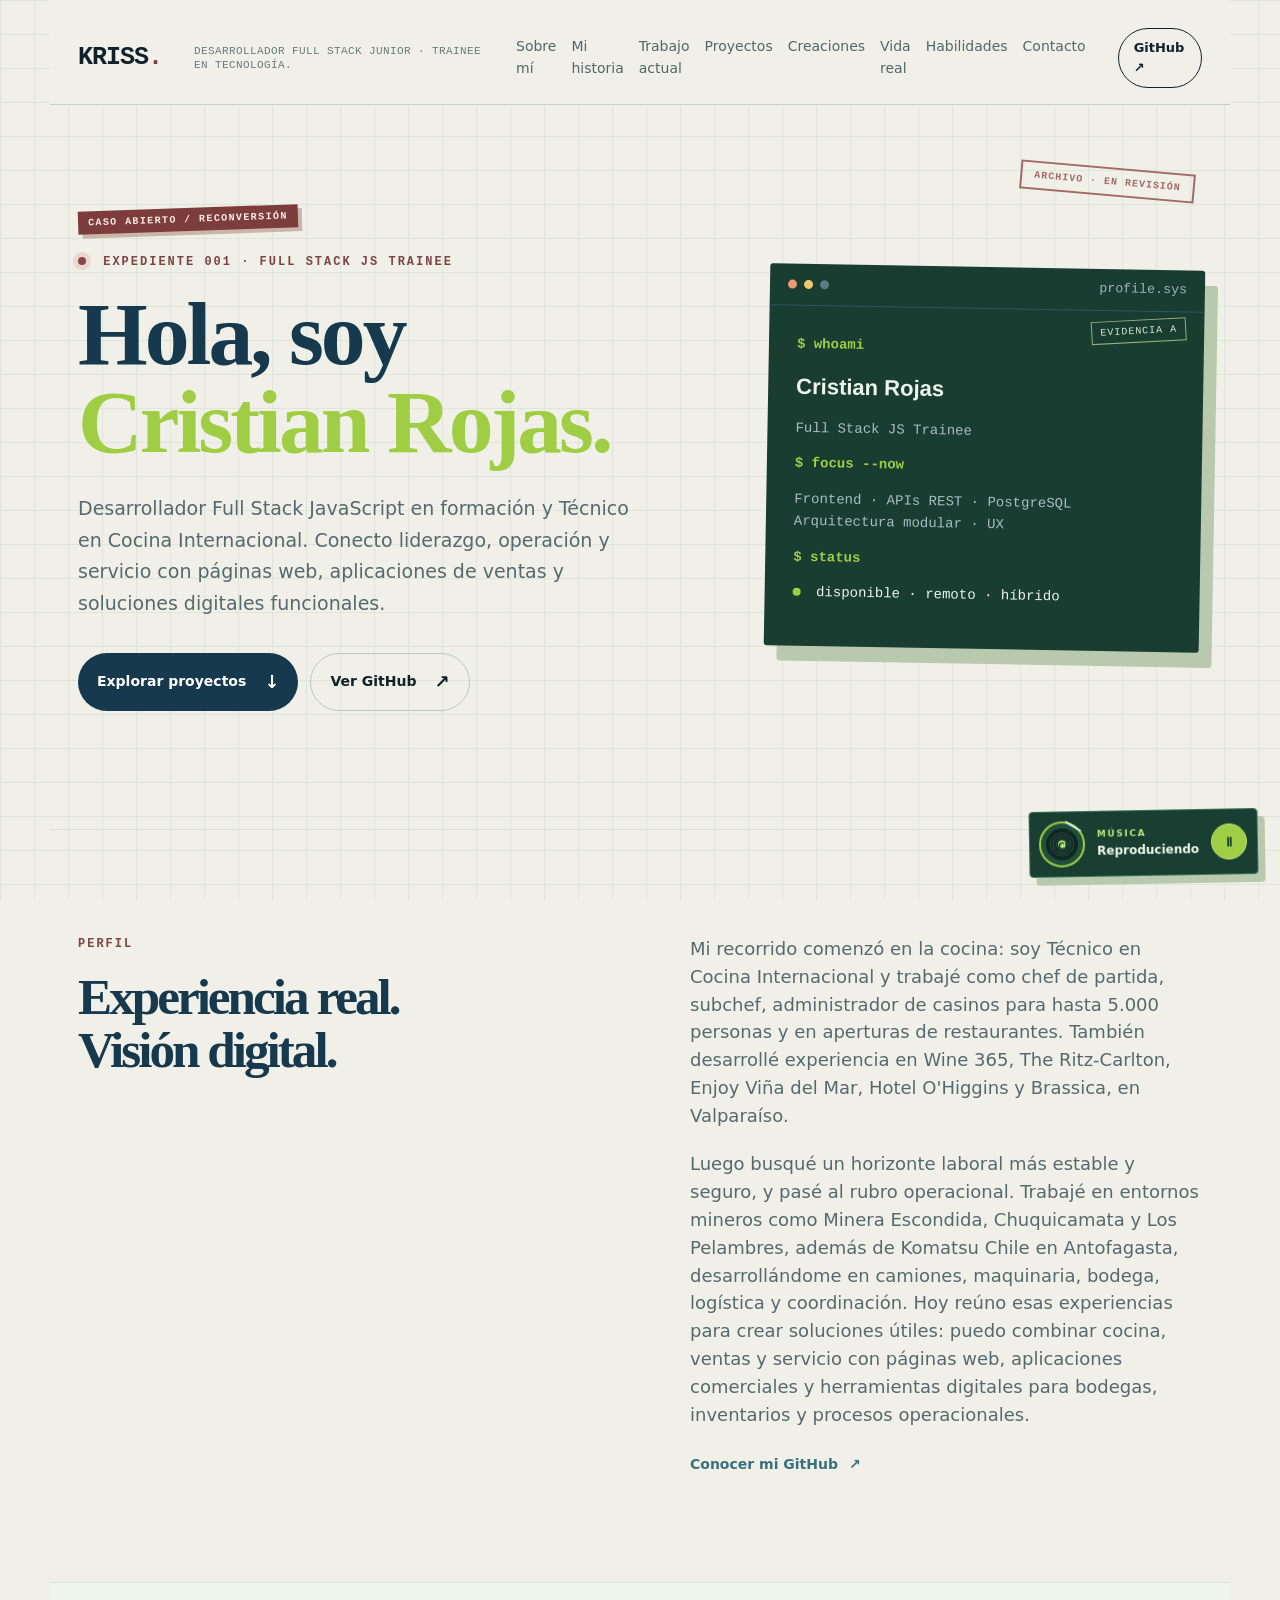
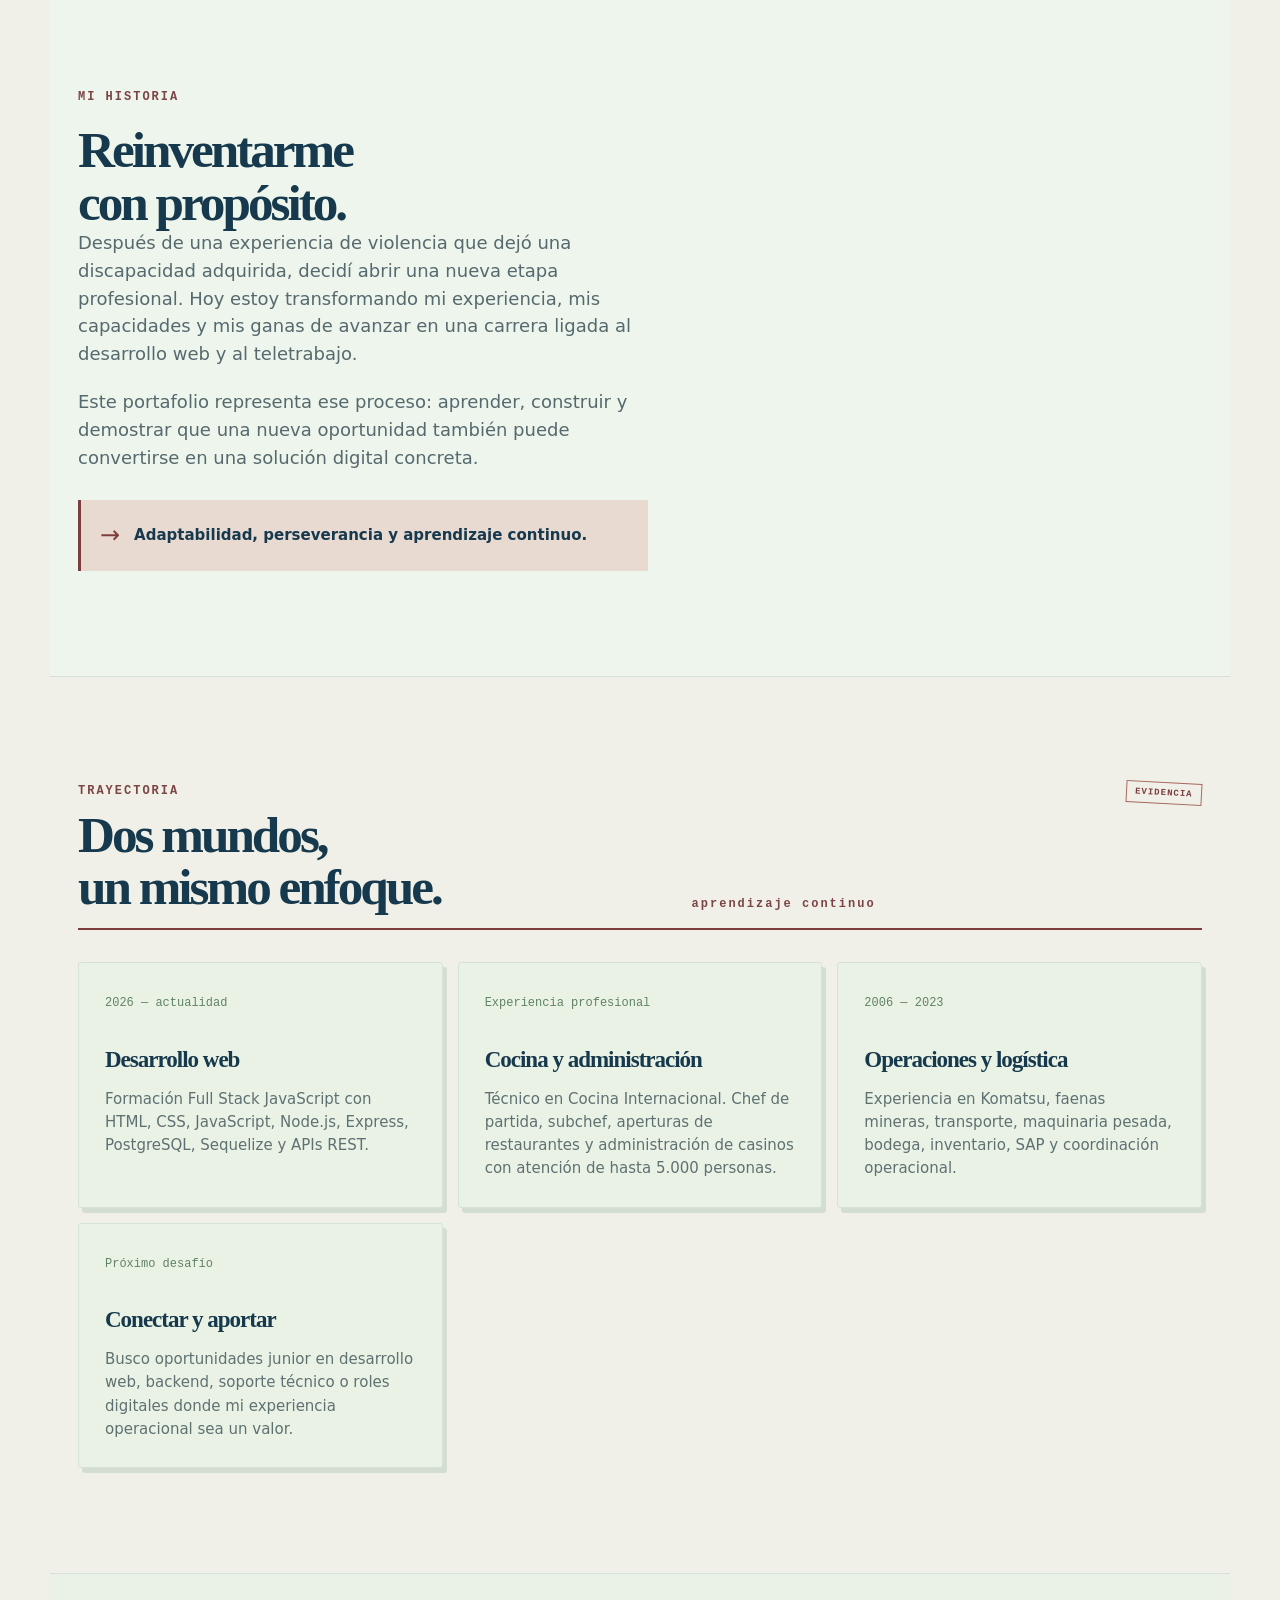
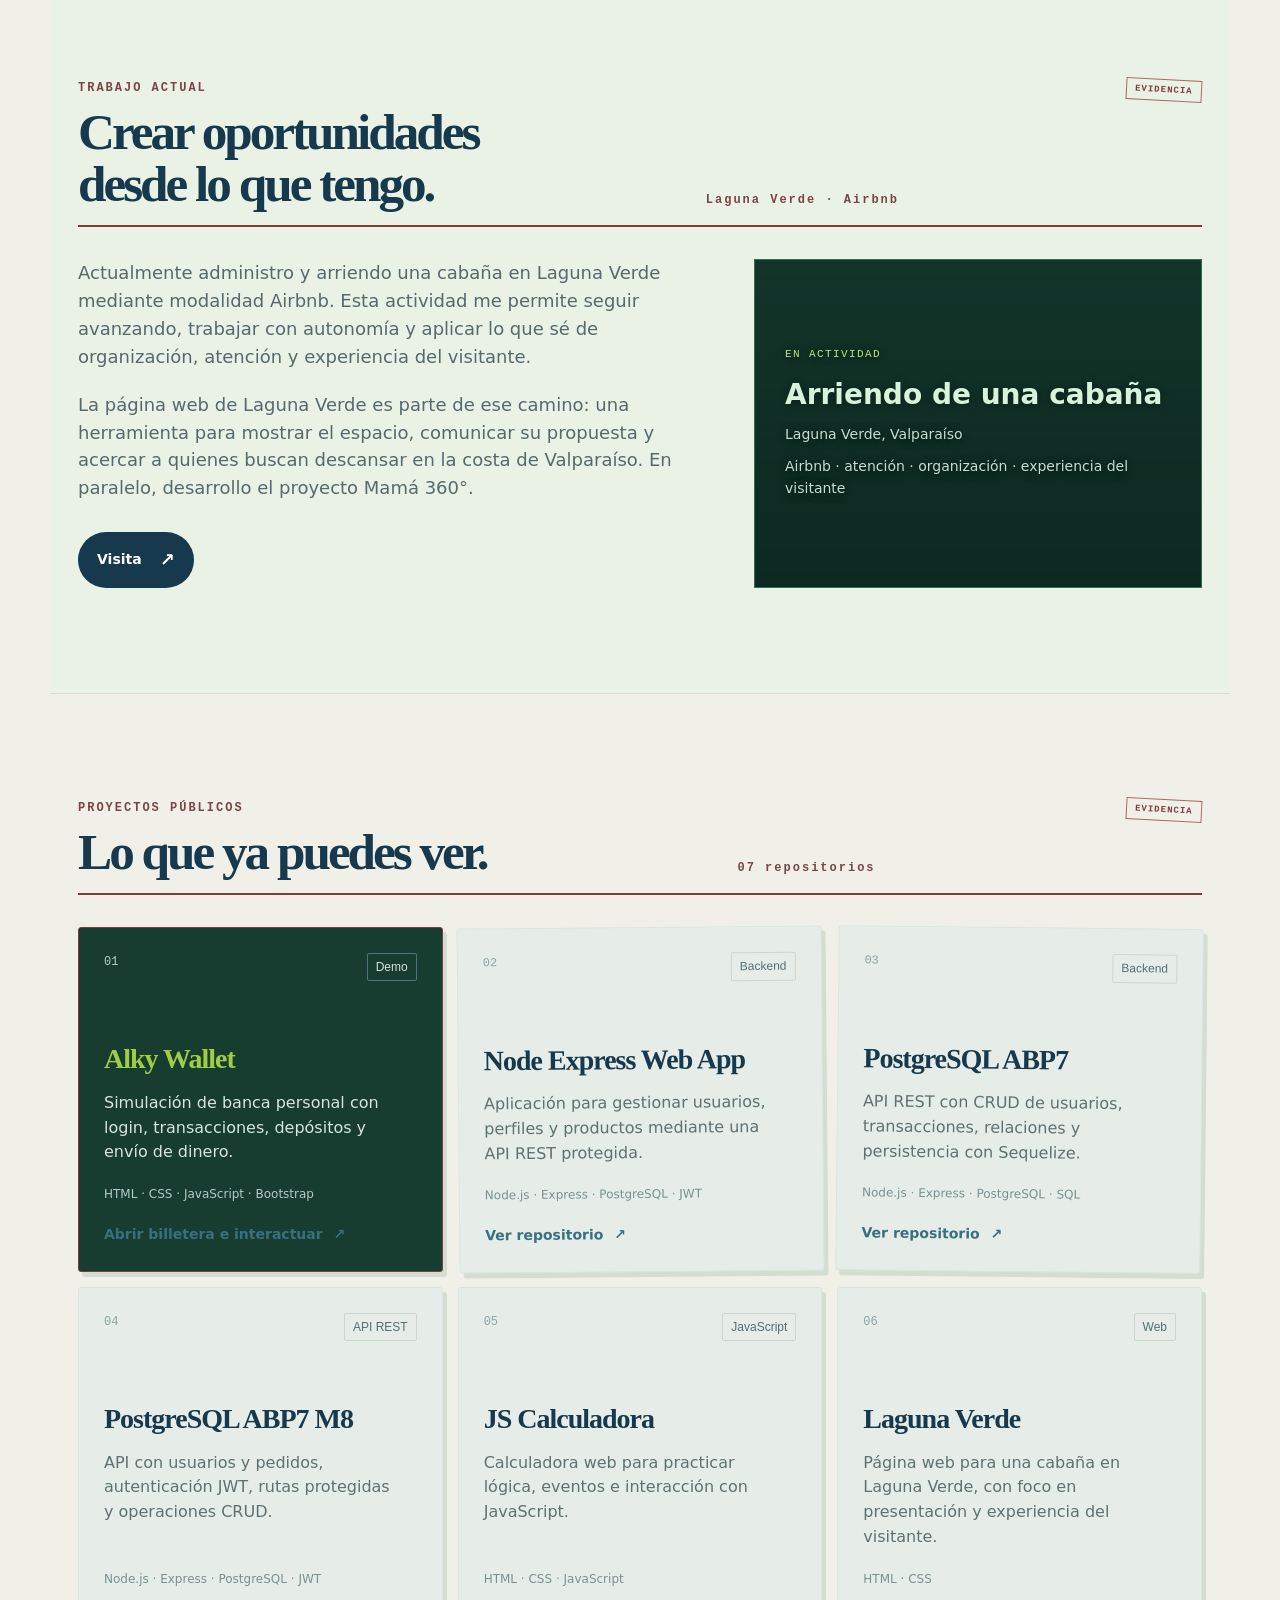
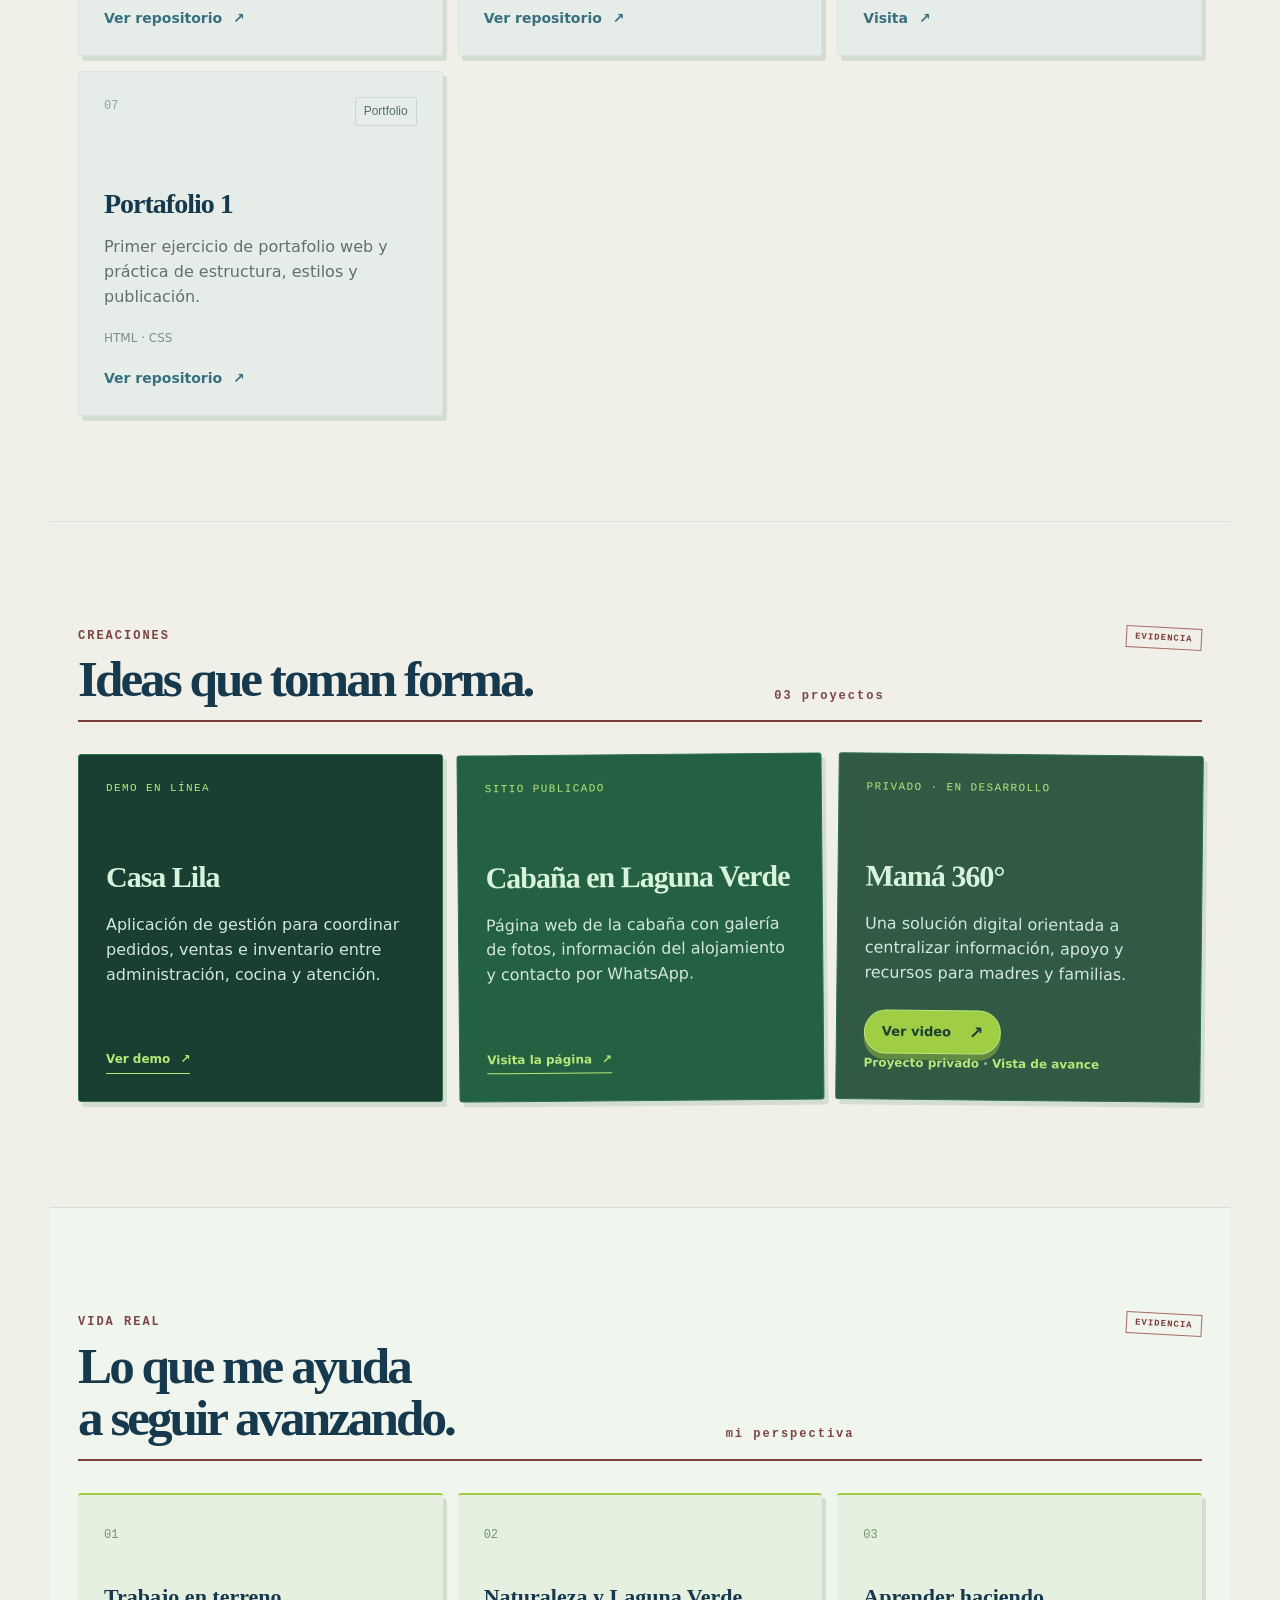
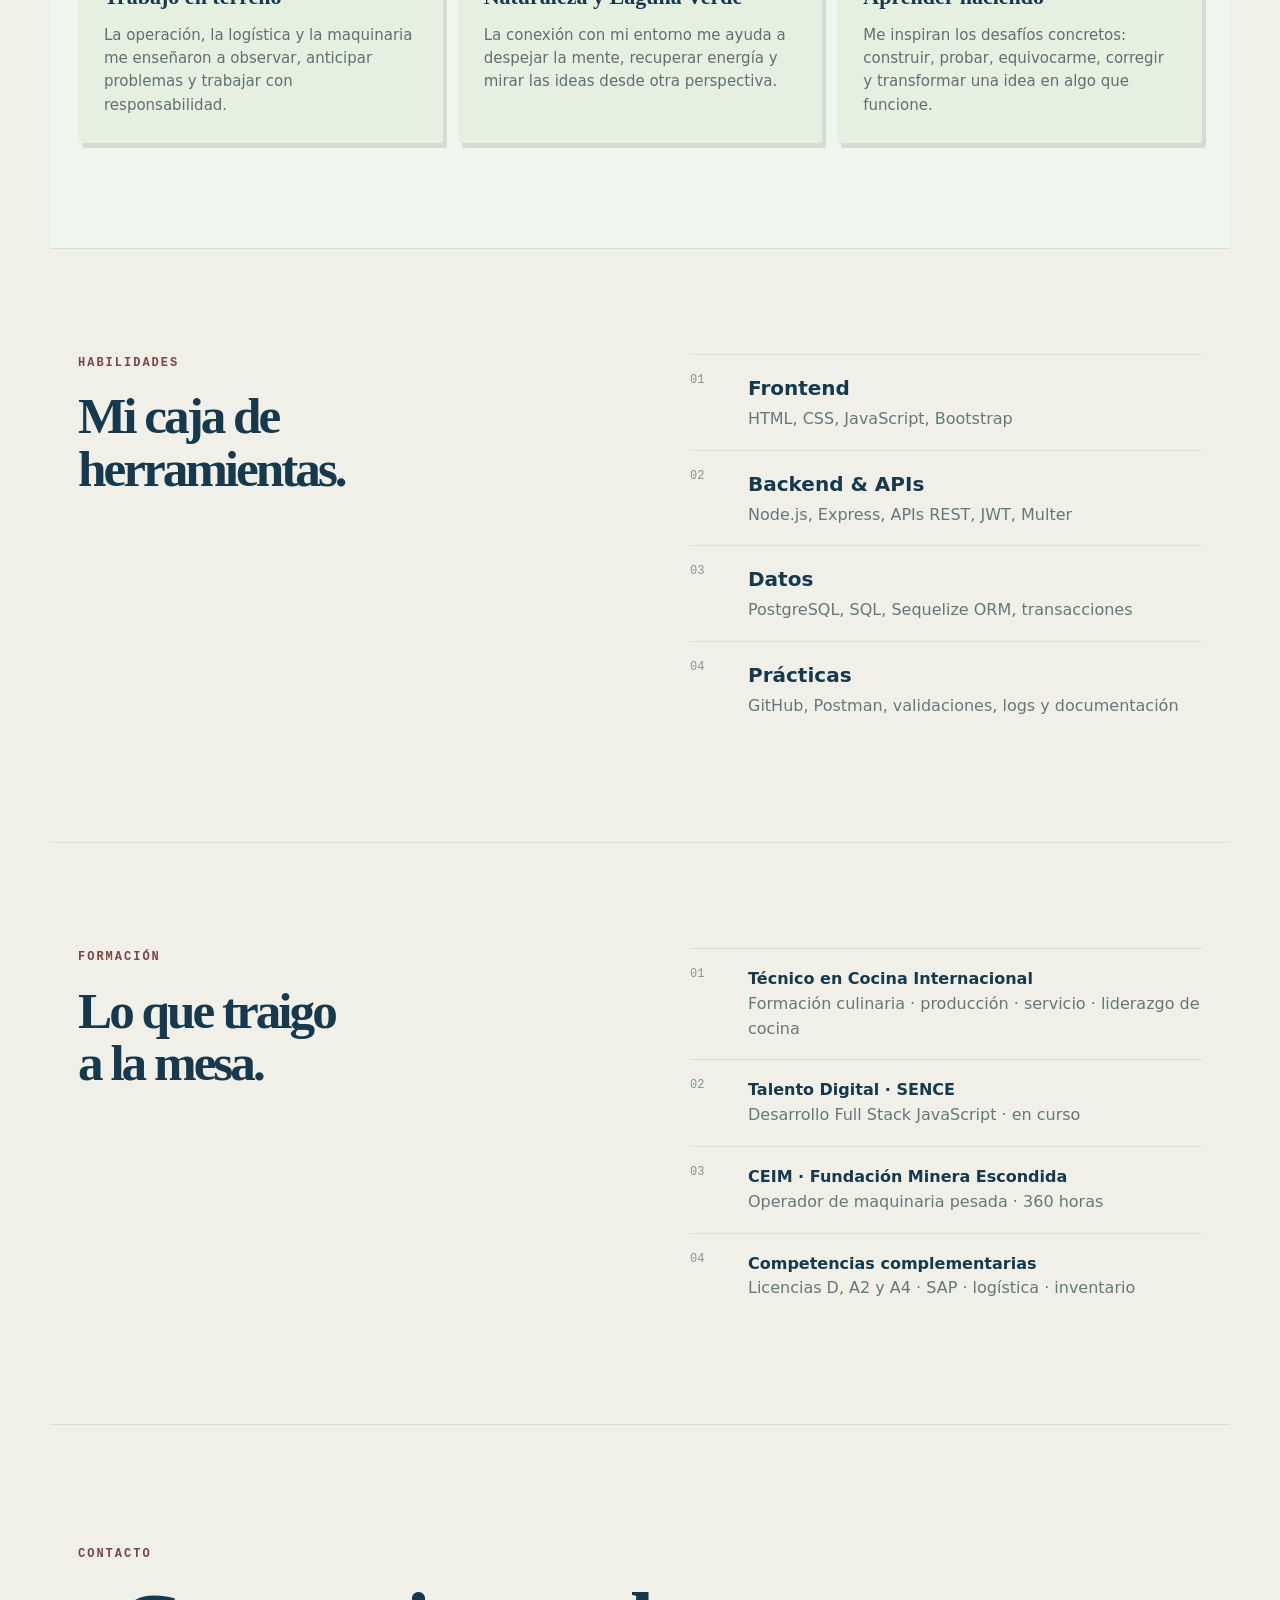
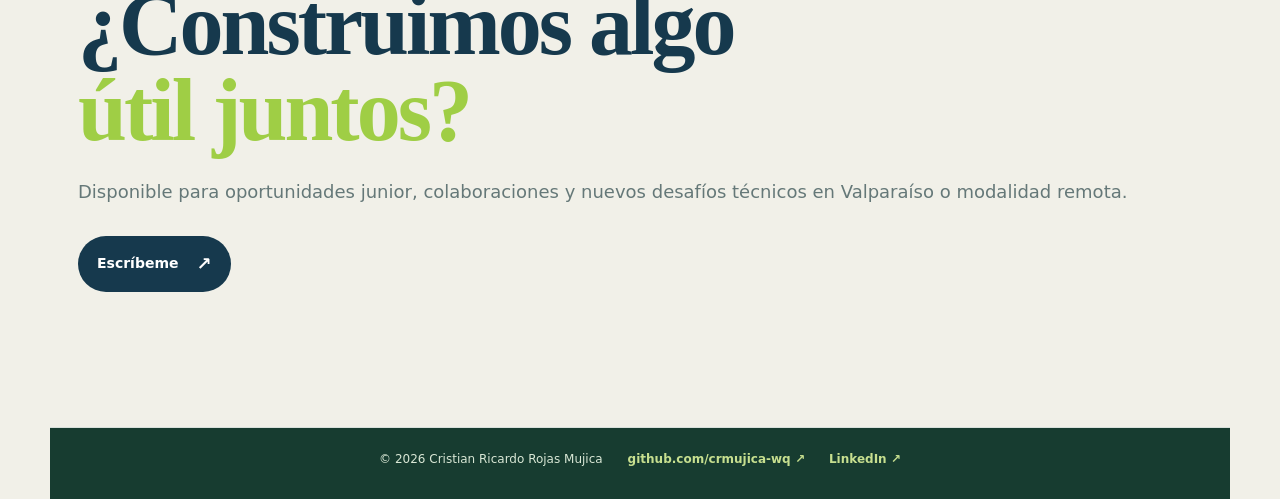
==== commit 8c93ba68: "Actualizar caché de estilos de rótulos" ====
--- a/index.html
+++ b/index.html
@@ -5,7 +5,7 @@
   <meta name="viewport" content="width=device-width, initial-scale=1">
   <meta name="description" content="Portafolio digital de Cristian Rojas, desarrollador web y backend en formación.">
   <title>Cristian Rojas | Portafolio digital</title>
-  <link rel="stylesheet" href="styles.css?v=experience7">
+  <link rel="stylesheet" href="styles.css?v=section-count-accent1">
 </head>
 <body class="investigation-theme">
   <div class="music-player" id="music-player" data-audio-ready="true">
--- a/styles.css
+++ b/styles.css
@@ -14,3 +14,7 @@
 
 
 .footer-links{display:flex;align-items:center;justify-content:center;gap:24px;margin:0}.footer-links a{display:inline-block;margin:0}@media(max-width:800px){.footer-links{justify-content:flex-start;margin:14px 0 0;gap:18px;flex-wrap:wrap}}
+
+
+/* Detalles de cabecera con el mismo acento de las etiquetas de sección */
+.investigation-theme .section-heading .count{color:#7c4545;font-family:ui-monospace,SFMono-Regular,Menlo,monospace;font-size:12px;font-weight:800;letter-spacing:2px}
